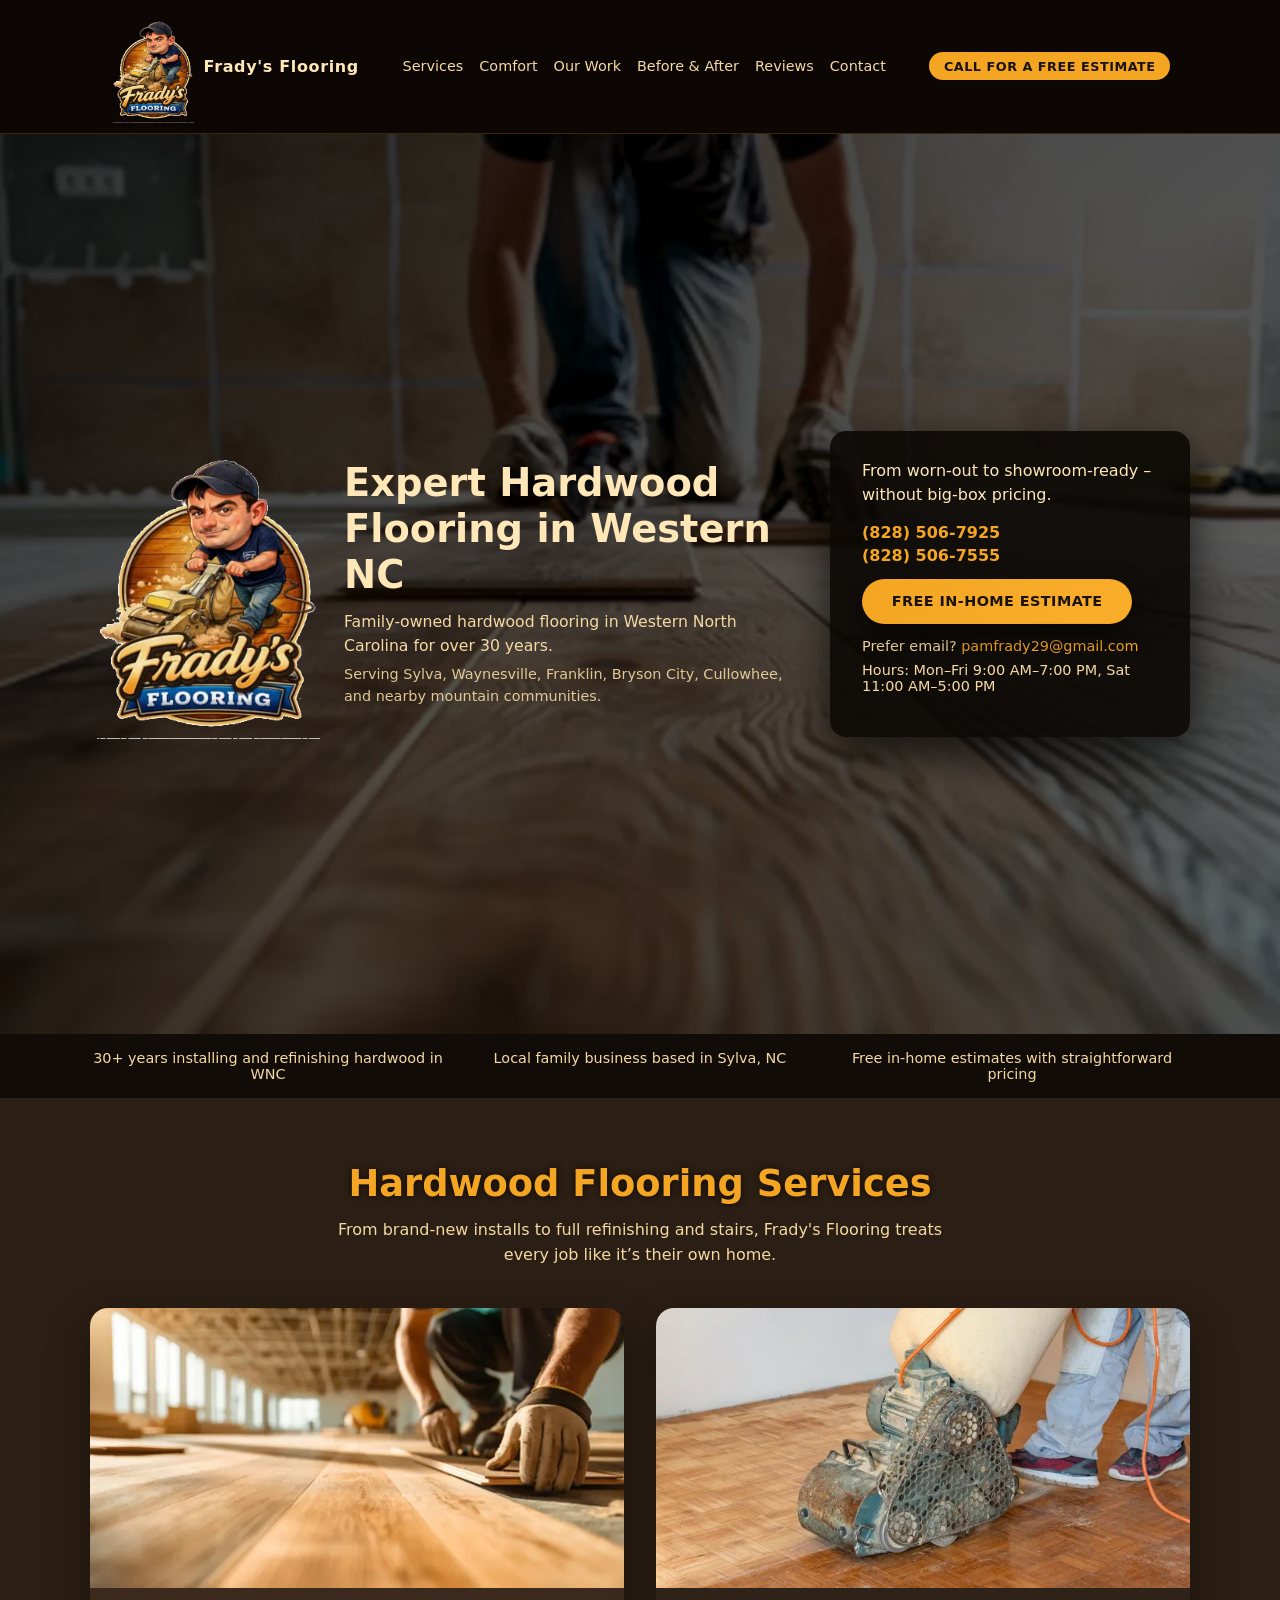
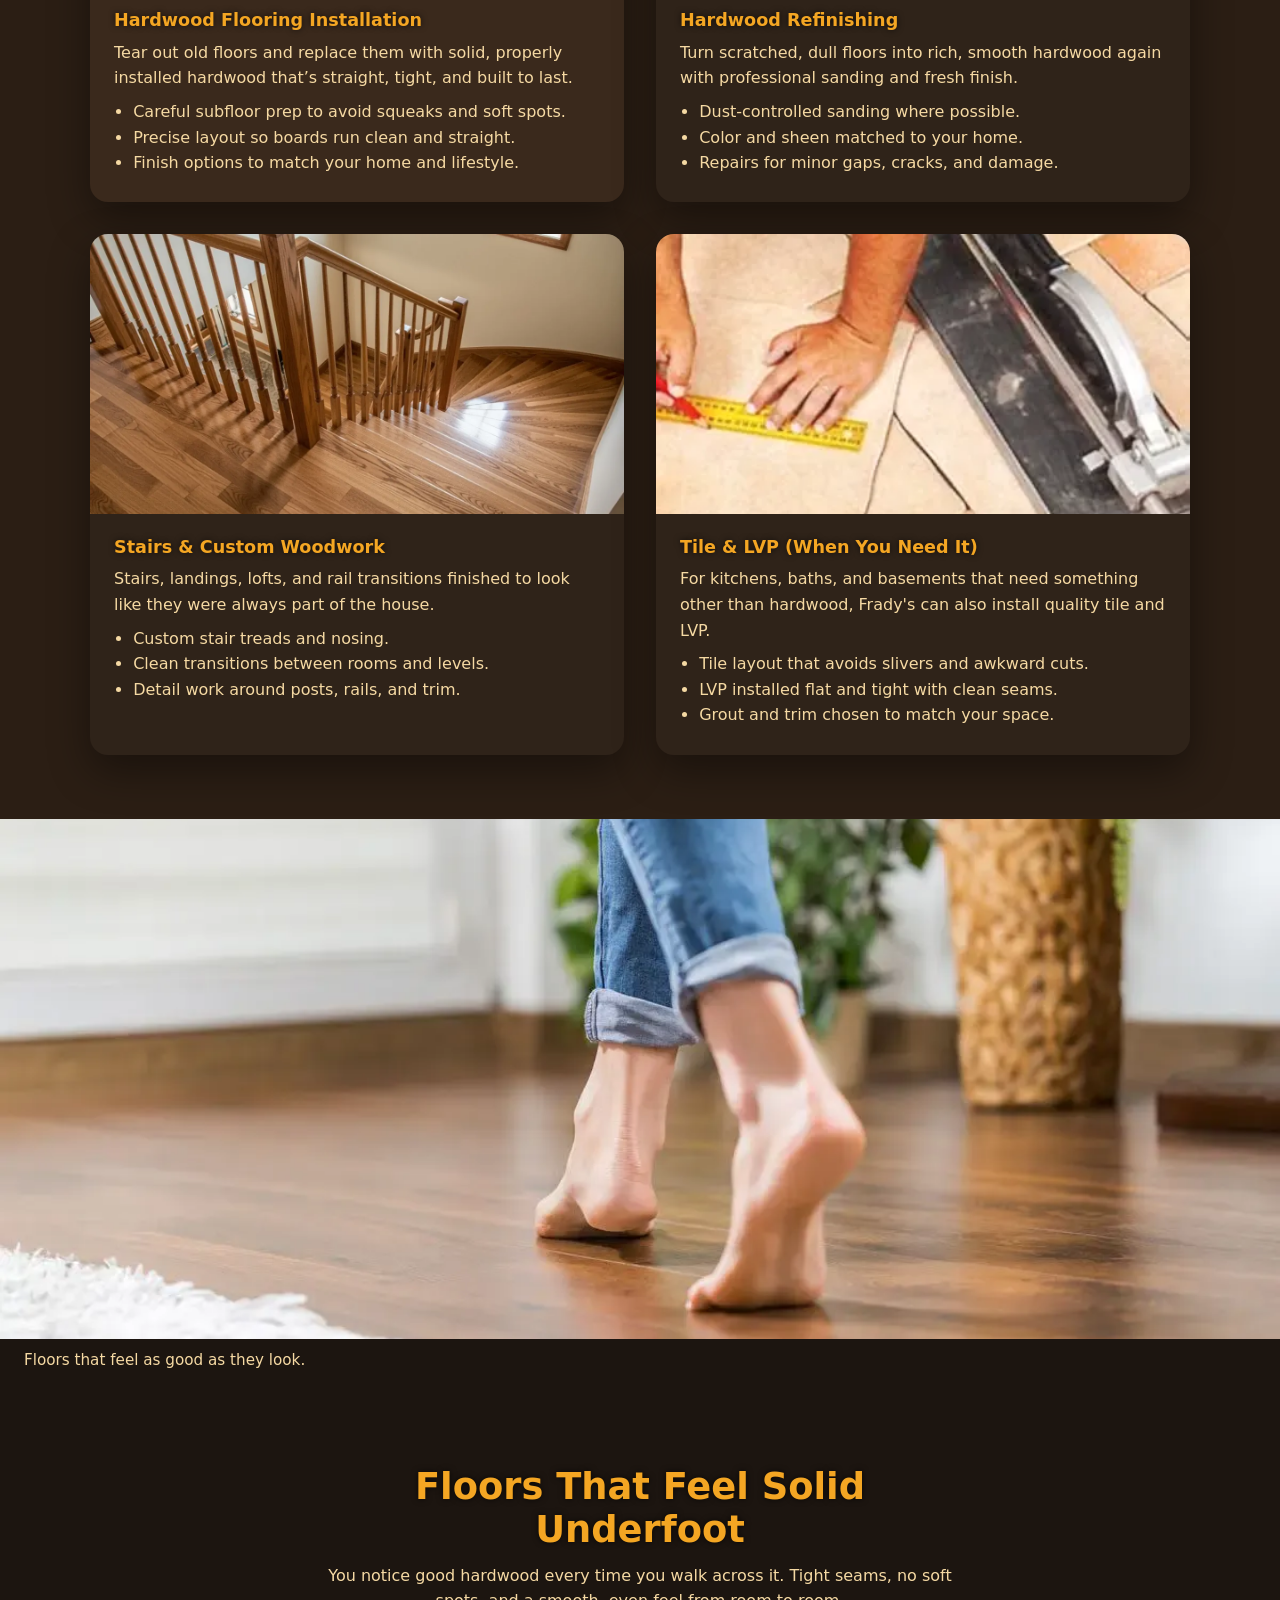
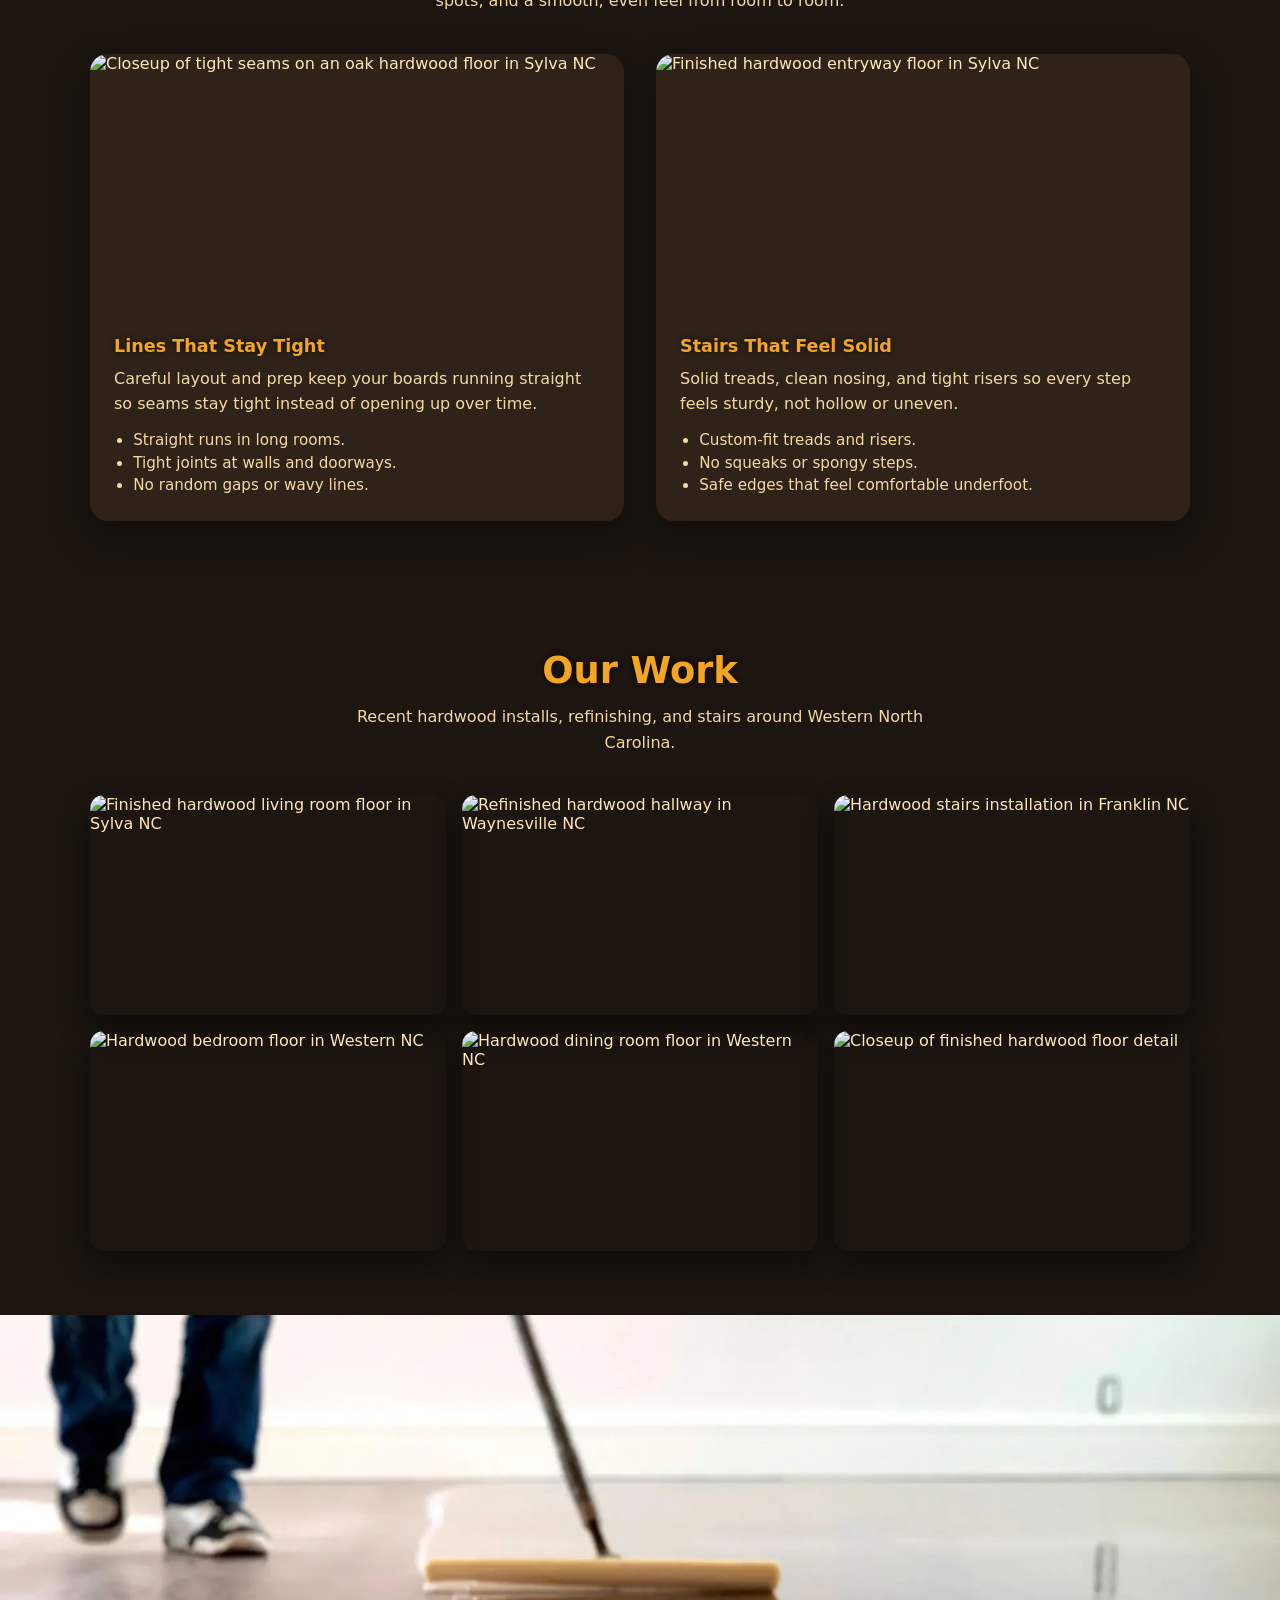
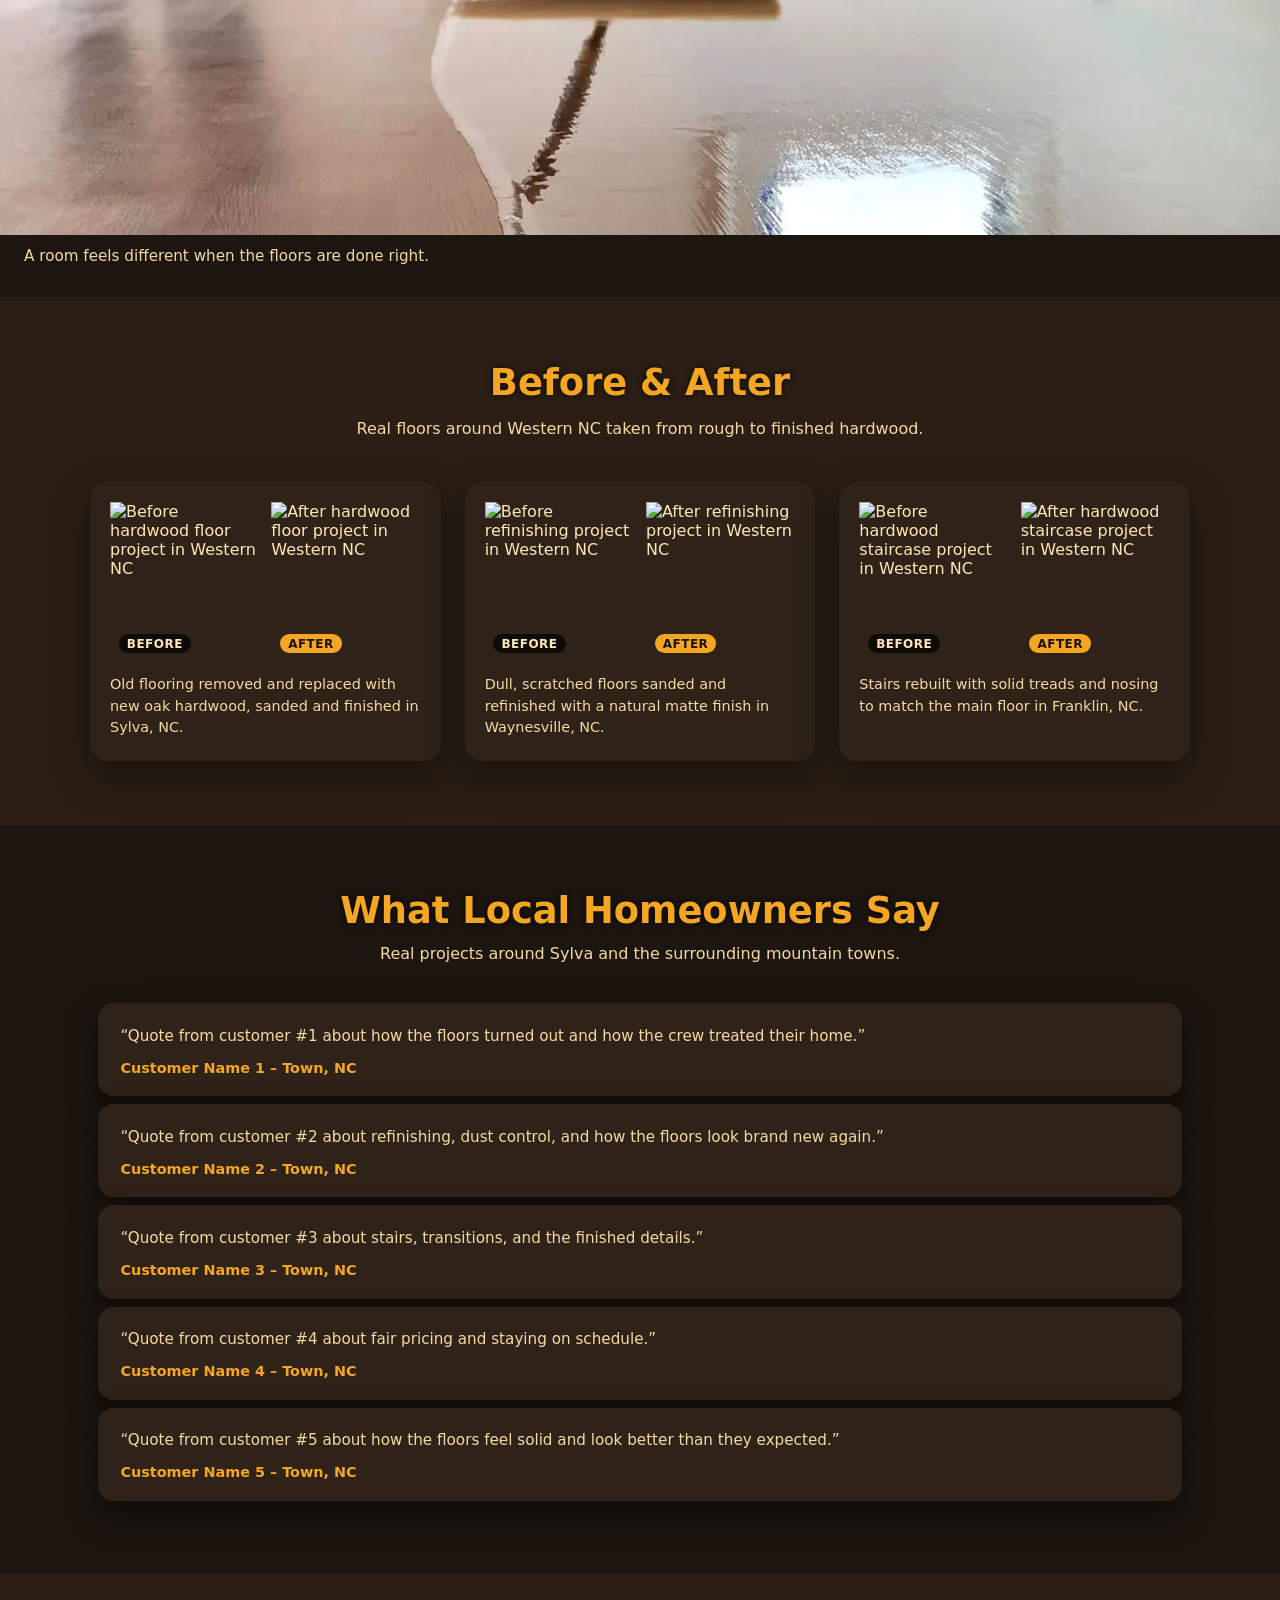
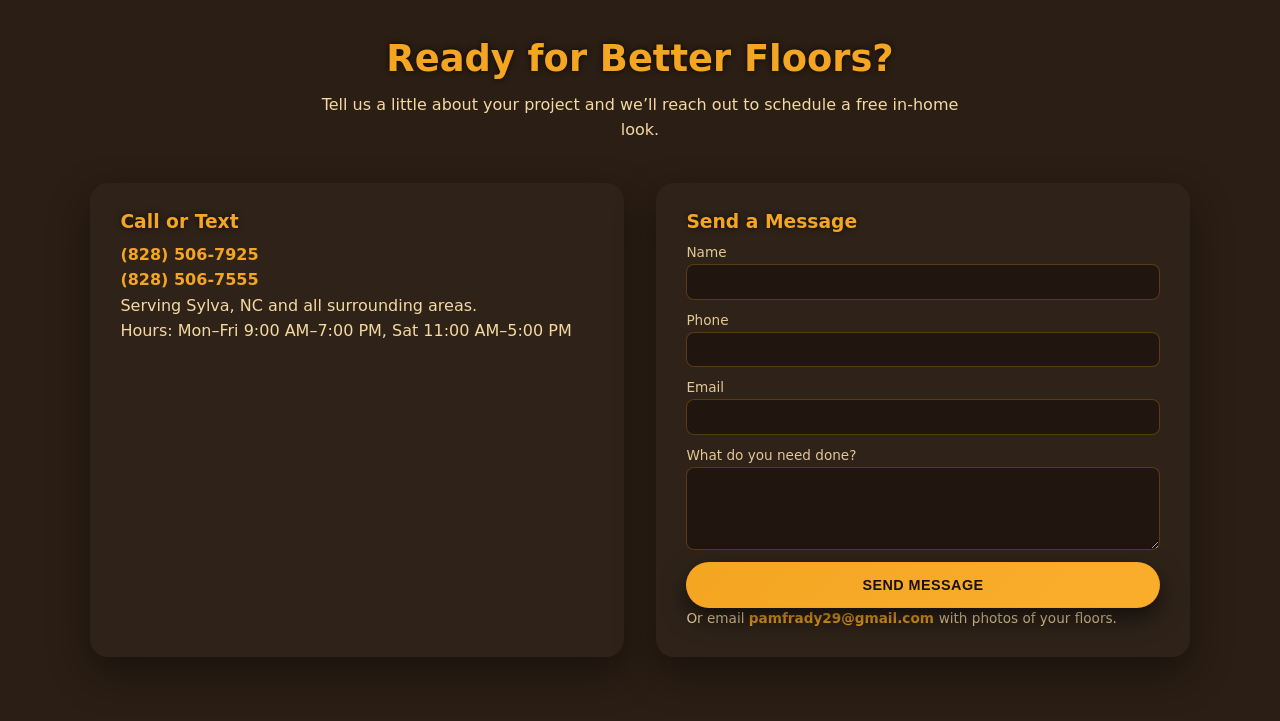
==== index.html @ 3d8ebeb3 "Use about page as home" ====
<!doctype html>
<html lang="en">
  <head>
    <meta charset="UTF-8" />
    <title>Frady's Flooring | Expert Hardwood Flooring in Western NC</title>
    <meta name="viewport" content="width=device-width, initial-scale=1" />
    <meta
      name="description"
      content="Frady's Flooring – Expert hardwood installation, refinishing, and stairs in Western North Carolina. Over 30 years installing, refinishing, and restoring beautiful floors."
    />
    <link
      rel="icon"
      type="image/webp"
      href="assets/img/fradys-flooring-favicon.webp"
    />

    <!-- Tiny Slider CSS (testimonial carousel) -->
    <link
      rel="stylesheet"
      href="https://cdnjs.cloudflare.com/ajax/libs/tiny-slider/2.9.4/tiny-slider.css"
      integrity="sha512-X+SRD9BlrG3P1p5Mm+RDa3HHXIlV5f7oWzAU5XAeCKLmURHXWKMw9Wh4MFhh4rTfeZNy4z5o8mFpjC+ZL2tK0w=="
      crossorigin="anonymous"
      referrerpolicy="no-referrer"
    />

    <link rel="stylesheet" href="assets/css/style.css" />
  </head>
  <body>
    <!-- Sticky site header -->
    <header class="site-header">
      <div class="site-header__inner">
        <div class="site-header__brand">
          <img
            src="assets/img/final-webp/fradys-logo-main.webp"
            alt="Frady's Flooring logo"
            class="site-header__logo"
          />
          <span class="site-header__name">Frady's Flooring</span>
        </div>
        <nav class="site-header__nav">
          <a href="#services">Services</a>
          <a href="#comfort">Comfort</a>
          <a href="#gallery">Our Work</a>
          <a href="#before-after">Before &amp; After</a>
          <a href="#testimonials">Reviews</a>
          <a href="#contact">Contact</a>
        </nav>
        <a href="tel:18285067925" class="site-header__cta">
          Call for a Free Estimate
        </a>
      </div>
    </header>

    <!-- Hero -->
    <header class="hero">
      <div class="hero__overlay"></div>

      <div class="hero__content">
        <div class="hero__brand">
          <img
            src="assets/img/final-webp/fradys-logo-main.webp"
            alt="Frady's Flooring logo"
            class="hero__logo"
            loading="lazy"
          />
          <div class="hero__brand-text">
            <h1 class="hero__title">Expert Hardwood Flooring in Western NC</h1>
            <p class="hero__subtitle">
              Family‑owned hardwood flooring in Western North Carolina for over
              30 years.
            </p>
            <p class="hero__subtitle hero__subtitle--secondary">
              Serving Sylva, Waynesville, Franklin, Bryson City, Cullowhee, and
              nearby mountain communities.
            </p>
          </div>
        </div>

        <div class="hero__cta-block">
          <p class="hero__hook">
            From worn‑out to showroom‑ready – without big‑box pricing.
          </p>

          <div class="hero__phones">
            <a href="tel:18285067925" class="hero__phone-link">
              (828) 506‑7925
            </a>
            <a href="tel:18285067555" class="hero__phone-link">
              (828) 506‑7555
            </a>
          </div>

          <a href="#contact" class="button"> Free In‑Home Estimate </a>

          <p class="hero__phone">
            Prefer email?
            <span>
              <a href="mailto:pamfrady29@gmail.com">pamfrady29@gmail.com</a>
            </span>
          </p>

          <p class="hero__hours">
            Hours: Mon–Fri 9:00 AM–7:00 PM, Sat 11:00 AM–5:00 PM
          </p>
        </div>
      </div>
    </header>

    <!-- Trust strip -->
    <section class="section section--trust">
      <div class="trust">
        <div class="trust__item">
          30+ years installing and refinishing hardwood in WNC
        </div>
        <div class="trust__item">Local family business based in Sylva, NC</div>
        <div class="trust__item">
          Free in‑home estimates with straightforward pricing
        </div>
      </div>
    </section>

    <main>
      <!-- Services -->
      <section id="services" class="section section--services">
        <div class="services">
          <header class="services__header">
            <h2 class="section-title">Hardwood Flooring Services</h2>
            <p>
              From brand‑new installs to full refinishing and stairs, Frady's
              Flooring treats every job like it’s their own home.
            </p>
          </header>

          <div class="services__grid">
            <!-- Primary service: Hardwood install -->
            <article class="service service--primary">
              <div class="service__image">
                <img
                  src="assets/img/final-webp/hardwood-floor-install-open-room-sylva-nc.webp"
                  alt="Hardwood flooring being installed in a living room in Sylva NC"
                  loading="lazy"
                  width="1200"
                  height="800"
                />
              </div>
              <div class="service__body">
                <h3>Hardwood Flooring Installation</h3>
                <p>
                  Tear out old floors and replace them with solid, properly
                  installed hardwood that’s straight, tight, and built to last.
                </p>
                <ul>
                  <li>
                    Careful subfloor prep to avoid squeaks and soft spots.
                  </li>
                  <li>Precise layout so boards run clean and straight.</li>
                  <li>Finish options to match your home and lifestyle.</li>
                </ul>
              </div>
            </article>

            <!-- Refinishing -->
            <article class="service">
              <div class="service__image">
                <img
                  src="assets/img/final-webp/hardwood-floor-refinish-bedroom-sylva-nc.webp"
                  alt="Refinished hardwood bedroom floor in Sylva NC"
                  loading="lazy"
                  width="1200"
                  height="800"
                />
              </div>
              <div class="service__body">
                <h3>Hardwood Refinishing</h3>
                <p>
                  Turn scratched, dull floors into rich, smooth hardwood again
                  with professional sanding and fresh finish.
                </p>
                <ul>
                  <li>Dust‑controlled sanding where possible.</li>
                  <li>Color and sheen matched to your home.</li>
                  <li>Repairs for minor gaps, cracks, and damage.</li>
                </ul>
              </div>
            </article>

            <!-- Stairs & custom -->
            <article class="service">
              <div class="service__image">
                <img
                  src="assets/img/final-webp/hardwood-stair-treads-install-sylva-nc.webp"
                  alt="Finished hardwood stairs with clean lines in Sylva NC"
                  loading="lazy"
                  width="1200"
                  height="800"
                />
              </div>
              <div class="service__body">
                <h3>Stairs &amp; Custom Woodwork</h3>
                <p>
                  Stairs, landings, lofts, and rail transitions finished to look
                  like they were always part of the house.
                </p>
                <ul>
                  <li>Custom stair treads and nosing.</li>
                  <li>Clean transitions between rooms and levels.</li>
                  <li>Detail work around posts, rails, and trim.</li>
                </ul>
              </div>
            </article>

            <!-- Tile & LVP -->
            <article class="service">
              <div class="service__image">
                <img
                  src="assets/img/final-webp/tile-floor-install-bathroom-western-nc.webp"
                  alt="Tile flooring being installed in a bathroom in Western NC"
                  loading="lazy"
                  width="1200"
                  height="800"
                />
              </div>
              <div class="service__body">
                <h3>Tile &amp; LVP (When You Need It)</h3>
                <p>
                  For kitchens, baths, and basements that need something other
                  than hardwood, Frady's can also install quality tile and LVP.
                </p>
                <ul>
                  <li>Tile layout that avoids slivers and awkward cuts.</li>
                  <li>LVP installed flat and tight with clean seams.</li>
                  <li>Grout and trim chosen to match your space.</li>
                </ul>
              </div>
            </article>
          </div>
        </div>
      </section>

      <!-- Comfort visual strip (bare feet full-width) -->
      <section class="section section--comfort-strip">
        <figure class="comfort-strip">
          <img
            src="assets/img/final-webp/hardwood-floor-bare-feet-relaxed-sylva-nc.webp"
            alt="Bare feet on a smooth hardwood floor in Sylva NC"
            class="comfort-strip__image"
            loading="lazy"
          />
          <figcaption class="comfort-strip__caption">
            Floors that feel as good as they look.
          </figcaption>
        </figure>
      </section>

      <!-- Comfort -->
      <section id="comfort" class="section section--comfort">
        <div class="comfort">
          <header class="comfort__header">
            <h2 class="section-title">Floors That Feel Solid Underfoot</h2>
            <p>
              You notice good hardwood every time you walk across it. Tight
              seams, no soft spots, and a smooth, even feel from room to room.
            </p>
          </header>

          <div class="comfort__details">
            <article class="comfort__item">
              <img
                src="assets/img/final-webp/hardwood-floor-tight-seams-closeup-oak-sylva-nc.webp"
                alt="Closeup of tight seams on an oak hardwood floor in Sylva NC"
                class="comfort__image"
                loading="lazy"
              />
              <div class="comfort__body">
                <h3>Lines That Stay Tight</h3>
                <p>
                  Careful layout and prep keep your boards running straight so
                  seams stay tight instead of opening up over time.
                </p>
                <ul class="comfort__list">
                  <li>Straight runs in long rooms.</li>
                  <li>Tight joints at walls and doorways.</li>
                  <li>No random gaps or wavy lines.</li>
                </ul>
              </div>
            </article>

            <article class="comfort__item">
              <img
                src="assets/img/final-webp/hardwood-floor-entry-finished-sylva-nc.webp"
                alt="Finished hardwood entryway floor in Sylva NC"
                class="comfort__image"
                loading="lazy"
              />
              <div class="comfort__body">
                <h3>Stairs That Feel Solid</h3>
                <p>
                  Solid treads, clean nosing, and tight risers so every step
                  feels sturdy, not hollow or uneven.
                </p>
                <ul class="comfort__list">
                  <li>Custom‑fit treads and risers.</li>
                  <li>No squeaks or spongy steps.</li>
                  <li>Safe edges that feel comfortable underfoot.</li>
                </ul>
              </div>
            </article>
          </div>
        </div>
      </section>

      <!-- Our Work / Gallery -->
      <section id="gallery" class="section section--gallery">
        <div class="gallery">
          <header class="gallery__header">
            <h2 class="section-title">Our Work</h2>
            <p>
              Recent hardwood installs, refinishing, and stairs around Western
              North Carolina.
            </p>
          </header>

          <div class="gallery__grid">
            <figure class="gallery__item">
              <img
                src="assets/img/final-webp/gallery-1.webp"
                alt="Finished hardwood living room floor in Sylva NC"
                loading="lazy"
              />
            </figure>
            <figure class="gallery__item">
              <img
                src="assets/img/final-webp/gallery-2.webp"
                alt="Refinished hardwood hallway in Waynesville NC"
                loading="lazy"
              />
            </figure>
            <figure class="gallery__item">
              <img
                src="assets/img/final-webp/gallery-3.webp"
                alt="Hardwood stairs installation in Franklin NC"
                loading="lazy"
              />
            </figure>
            <figure class="gallery__item">
              <img
                src="assets/img/final-webp/gallery-4.webp"
                alt="Hardwood bedroom floor in Western NC"
                loading="lazy"
              />
            </figure>
            <figure class="gallery__item">
              <img
                src="assets/img/final-webp/gallery-5.webp"
                alt="Hardwood dining room floor in Western NC"
                loading="lazy"
              />
            </figure>
            <figure class="gallery__item">
              <img
                src="assets/img/final-webp/gallery-6.webp"
                alt="Closeup of finished hardwood floor detail"
                loading="lazy"
              />
            </figure>
          </div>
        </div>
      </section>

      <!-- Second full-width HD strip -->
      <section class="section section--comfort-strip section--comfort-strip-2">
        <figure class="comfort-strip comfort-strip--secondary">
          <img
            src="assets/img/final-webp/hardwood-floor-living-room-wide-shot.webp"
            alt="Wide view of a finished hardwood living room floor in Western NC"
            class="comfort-strip__image comfort-strip__image--secondary"
            loading="lazy"
          />
          <figcaption
            class="comfort-strip__caption comfort-strip__caption--secondary"
          >
            A room feels different when the floors are done right.
          </figcaption>
        </figure>
      </section>

      <!-- Before & After -->
      <section id="before-after" class="section section--before-after">
        <div class="before-after">
          <header class="before-after__header">
            <h2 class="section-title">Before &amp; After</h2>
            <p>
              Real floors around Western NC taken from rough to finished
              hardwood.
            </p>
          </header>

          <div class="before-after__grid">
            <!-- Pair 1 -->
            <article class="before-after__item">
              <div class="before-after__images">
                <figure class="before-after__figure">
                  <img
                    src="assets/img/final-webp/before-1.webp"
                    alt="Before hardwood floor project in Western NC"
                    loading="lazy"
                  />
                  <figcaption
                    class="before-after__label before-after__label--before"
                  >
                    Before
                  </figcaption>
                </figure>
                <figure class="before-after__figure">
                  <img
                    src="assets/img/final-webp/after-1.webp"
                    alt="After hardwood floor project in Western NC"
                    loading="lazy"
                  />
                  <figcaption
                    class="before-after__label before-after__label--after"
                  >
                    After
                  </figcaption>
                </figure>
              </div>
              <p class="before-after__text">
                Old flooring removed and replaced with new oak hardwood, sanded
                and finished in Sylva, NC.
              </p>
            </article>

            <!-- Pair 2 -->
            <article class="before-after__item">
              <div class="before-after__images">
                <figure class="before-after__figure">
                  <img
                    src="assets/img/final-webp/before-2.webp"
                    alt="Before refinishing project in Western NC"
                    loading="lazy"
                  />
                  <figcaption
                    class="before-after__label before-after__label--before"
                  >
                    Before
                  </figcaption>
                </figure>
                <figure class="before-after__figure">
                  <img
                    src="assets/img/final-webp/after-2.webp"
                    alt="After refinishing project in Western NC"
                    loading="lazy"
                  />
                  <figcaption
                    class="before-after__label before-after__label--after"
                  >
                    After
                  </figcaption>
                </figure>
              </div>
              <p class="before-after__text">
                Dull, scratched floors sanded and refinished with a natural
                matte finish in Waynesville, NC.
              </p>
            </article>

            <!-- Pair 3 -->
            <article class="before-after__item">
              <div class="before-after__images">
                <figure class="before-after__figure">
                  <img
                    src="assets/img/final-webp/before-3.webp"
                    alt="Before hardwood staircase project in Western NC"
                    loading="lazy"
                  />
                  <figcaption
                    class="before-after__label before-after__label--before"
                  >
                    Before
                  </figcaption>
                </figure>
                <figure class="before-after__figure">
                  <img
                    src="assets/img/final-webp/after-3.webp"
                    alt="After hardwood staircase project in Western NC"
                    loading="lazy"
                  />
                  <figcaption
                    class="before-after__label before-after__label--after"
                  >
                    After
                  </figcaption>
                </figure>
              </div>
              <p class="before-after__text">
                Stairs rebuilt with solid treads and nosing to match the main
                floor in Franklin, NC.
              </p>
            </article>
          </div>
        </div>
      </section>

      <!-- Testimonials (carousel) -->
      <section
        id="testimonials"
        class="section section--testimonials section--testimonials-carousel"
      >
        <div class="testimonials">
          <header class="testimonials__header">
            <h2 class="section-title">What Local Homeowners Say</h2>
            <p>
              Real projects around Sylva and the surrounding mountain towns.
            </p>
          </header>

          <div class="testimonials__carousel">
            <div class="my-slider">
              <!-- Slide 1 -->
              <div class="testimonial testimonial--slide">
                <p class="testimonial__quote">
                  “Quote from customer #1 about how the floors turned out and
                  how the crew treated their home.”
                </p>
                <p class="testimonial__meta">Customer Name 1 – Town, NC</p>
              </div>

              <!-- Slide 2 -->
              <div class="testimonial testimonial--slide">
                <p class="testimonial__quote">
                  “Quote from customer #2 about refinishing, dust control, and
                  how the floors look brand new again.”
                </p>
                <p class="testimonial__meta">Customer Name 2 – Town, NC</p>
              </div>

              <!-- Slide 3 -->
              <div class="testimonial testimonial--slide">
                <p class="testimonial__quote">
                  “Quote from customer #3 about stairs, transitions, and the
                  finished details.”
                </p>
                <p class="testimonial__meta">Customer Name 3 – Town, NC</p>
              </div>

              <!-- Slide 4 -->
              <div class="testimonial testimonial--slide">
                <p class="testimonial__quote">
                  “Quote from customer #4 about fair pricing and staying on
                  schedule.”
                </p>
                <p class="testimonial__meta">Customer Name 4 – Town, NC</p>
              </div>

              <!-- Slide 5 -->
              <div class="testimonial testimonial--slide">
                <p class="testimonial__quote">
                  “Quote from customer #5 about how the floors feel solid and
                  look better than they expected.”
                </p>
                <p class="testimonial__meta">Customer Name 5 – Town, NC</p>
              </div>
            </div>
          </div>
        </div>
      </section>

      <!-- Contact -->
      <section id="contact" class="section section--contact">
        <div class="contact">
          <header class="contact__header">
            <h2 class="section-title">Ready for Better Floors?</h2>
            <p>
              Tell us a little about your project and we’ll reach out to
              schedule a free in‑home look.
            </p>
          </header>

          <div class="contact__methods">
            <div class="contact__block">
              <h3>Call or Text</h3>
              <p>
                <a href="tel:18285067925" class="contact__phone">
                  (828) 506‑7925
                </a>
              </p>
              <p>
                <a href="tel:18285067555" class="contact__phone">
                  (828) 506‑7555
                </a>
              </p>
              <p class="contact__area">
                Serving Sylva, NC and all surrounding areas.
              </p>
              <p class="contact__hours">
                Hours: Mon–Fri 9:00 AM–7:00 PM, Sat 11:00 AM–5:00 PM
              </p>
            </div>

            <div class="contact__block">
              <h3>Send a Message</h3>
              <form
                name="flooring-contact"
                method="POST"
                data-netlify="true"
                class="contact-form"
              >
                <input
                  type="hidden"
                  name="form-name"
                  value="flooring-contact"
                />

                <label class="contact-form__field">
                  <span>Name</span>
                  <input type="text" name="name" required />
                </label>

                <label class="contact-form__field">
                  <span>Phone</span>
                  <input type="tel" name="phone" required />
                </label>

                <label class="contact-form__field">
                  <span>Email</span>
                  <input type="email" name="email" />
                </label>

                <label class="contact-form__field">
                  <span>What do you need done?</span>
                  <textarea name="message" rows="4" required></textarea>
                </label>

                <button type="submit" class="button">Send Message</button>
              </form>
              <p class="contact__hint">
                Or email
                <a href="mailto:pamfrady29@gmail.com" class="contact__email">
                  pamfrady29@gmail.com
                </a>
                with photos of your floors.
              </p>
            </div>
          </div>
        </div>
      </section>
    </main>

    <!-- Tiny Slider JS (testimonial carousel) -->
    <script
      src="https://cdnjs.cloudflare.com/ajax/libs/tiny-slider/2.9.4/min/tiny-slider.js"
      integrity="sha512-+dV5ndjSlI3h+TRzGmQkJ9lck6ktjSfYf8L/YUbjzEh3+x+qN8q1QX42E6ez7wx8gs9Oq6F0H1C2G5L/k+2O2A=="
      crossorigin="anonymous"
      referrerpolicy="no-referrer"
    ></script>

    <script>
      document.addEventListener("DOMContentLoaded", function () {
        if (window.tns) {
          tns({
            container: ".my-slider",
            items: 1,
            slideBy: "page",
            autoplay: true,
            autoplayButtonOutput: false,
            controls: true,
            nav: true,
            controlsPosition: "bottom",
            navPosition: "bottom",
            gutter: 16,
            mouseDrag: true,
            loop: true,
            speed: 400,
            responsive: {
              768: {
                items: 2,
              },
            },
          });
        }
      });
    </script>
  </body>
</html>
---- assets/css/style.css ----
/* Base reset-ish */
*,
*::before,
*::after {
  box-sizing: border-box;
}

/* Color system from logo */
:root {
  --color-bg: #1c1510;
  --color-surface: #2b1e14;
  --color-surface-soft: #2f2319;
  --color-surface-strong: #3a291c;
  --color-accent: #f4a623;
  --color-accent-hover: #ffb633;
  --color-text-main: #ffe7b8;
  --color-text-muted: #f5d9a3;
  --color-text-dark: #1a120d;
}

/* Global */
body {
  margin: 0;
  font-family:
    system-ui,
    -apple-system,
    BlinkMacSystemFont,
    "Segoe UI",
    sans-serif;
  color: var(--color-text-main);
  background-color: var(--color-bg);
}

img {
  max-width: 100%;
  display: block;
}

.section {
  padding: 4rem 1.5rem;
  opacity: 0;
  transform: translateY(24px);
  animation: section-fade-up 0.7s ease forwards;
  animation-delay: 0.1s;
}

.section--services {
  animation-delay: 0.15s;
}

.section--comfort-strip {
  animation-delay: 0.25s;
}

.section--comfort {
  animation-delay: 0.35s;
}

.section--gallery {
  animation-delay: 0.36s;
}

.section--before-after {
  animation-delay: 0.38s;
}

.section--testimonials {
  animation-delay: 0.4s;
}

.section--contact {
  animation-delay: 0.45s;
}

.section-title {
  margin: 0;
  font-size: clamp(1.8rem, 3vw, 2.3rem);
  color: var(--color-accent);
  text-shadow: 0 0 6px rgba(0, 0, 0, 0.7);
}

/* Reusable button with hover animation */
.button {
  display: inline-flex;
  align-items: center;
  justify-content: center;
  padding: 0.85rem 1.8rem;
  border-radius: 999px;
  border: 1px solid rgba(244, 166, 35, 0.7);
  background: linear-gradient(
    135deg,
    var(--color-accent),
    var(--color-accent-hover)
  );
  color: var(--color-text-dark);
  text-decoration: none;
  font-weight: 600;
  letter-spacing: 0.03em;
  text-transform: uppercase;
  font-size: 0.9rem;
  position: relative;
  overflow: hidden;
  box-shadow: 0 10px 25px rgba(0, 0, 0, 0.6);
  transition:
    transform 0.18s ease,
    box-shadow 0.18s ease,
    background-position 0.25s ease,
    border-color 0.18s ease;
  background-size: 200% 200%;
}

.button::before {
  content: "";
  position: absolute;
  inset: 0;
  background: radial-gradient(
    circle at 0 0,
    rgba(255, 255, 255, 0.35),
    transparent 55%
  );
  opacity: 0;
  transition:
    opacity 0.25s ease,
    transform 0.25s ease;
  pointer-events: none;
}

.button:hover {
  transform: translateY(-2px) scale(1.02);
  box-shadow: 0 18px 40px rgba(0, 0, 0, 0.85);
  background-position: 100% 0;
  border-color: rgba(255, 255, 255, 0.8);
}

.button:hover::before {
  opacity: 1;
  transform: translate3d(8px, 8px, 0);
}

.button:active {
  transform: translateY(1px) scale(0.99);
  box-shadow: 0 6px 18px rgba(0, 0, 0, 0.6);
}

/* Site header */
.site-header {
  position: sticky;
  top: 0;
  z-index: 20;
  background-color: rgba(12, 8, 5, 0.96);
  backdrop-filter: blur(8px);
  border-bottom: 1px solid rgba(244, 166, 35, 0.2);
}

.site-header__inner {
  max-width: 1100px;
  margin: 0 auto;
  display: flex;
  align-items: center;
  justify-content: space-between;
  gap: 1rem;
  padding: 0.6rem 1.25rem;
}

.site-header__brand {
  display: flex;
  align-items: center;
  gap: 0.6rem;
}

.site-header__logo {
  width: 84px;
  border-radius: 0;
  background: transparent;
}

.site-header__name {
  font-weight: 600;
  letter-spacing: 0.04em;
}

.site-header__nav {
  display: flex;
  gap: 1rem;
  font-size: 0.9rem;
}

.site-header__nav a {
  color: var(--color-text-muted);
  text-decoration: none;
}

.site-header__nav a:hover {
  color: var(--color-accent);
}

.site-header__cta {
  padding: 0.4rem 0.9rem;
  border-radius: 999px;
  background-color: var(--color-accent);
  color: var(--color-text-dark);
  text-decoration: none;
  font-size: 0.8rem;
  font-weight: 600;
  letter-spacing: 0.04em;
  text-transform: uppercase;
}

/* Hero */
.hero {
  position: relative;
  min-height: 100vh;
  display: flex;
  align-items: center;
  justify-content: center;
  padding: 2rem;
  color: var(--color-text-main);
  background-image: url("../img/hardwood-floor-install-living-room-sylva-nc.webp");
  background-size: cover;
  background-position: center;
  background-repeat: no-repeat;
}

.hero__overlay {
  position: absolute;
  inset: 0;
  background: linear-gradient(
    to bottom right,
    rgba(0, 0, 0, 0.78),
    rgba(0, 0, 0, 0.6)
  );
}

.hero__content {
  position: relative;
  z-index: 1;
  max-width: 1100px;
  width: 100%;
  display: flex;
  flex-wrap: wrap;
  gap: 2rem;
  align-items: center;
  justify-content: space-between;
}

/* Brand block */
.hero__brand {
  display: flex;
  align-items: center;
  gap: 1.5rem;
  flex: 1 1 320px;
}

.hero__logo {
  width: 230px;
  max-width: 45vw;
  border-radius: 0;
  background-color: transparent;
  box-shadow: none;
}

.hero__brand-text {
  max-width: 480px;
}

.hero__title {
  margin: 0 0 0.75rem;
  font-size: clamp(1.9rem, 3vw, 2.4rem);
  line-height: 1.2;
}

.hero__subtitle {
  margin: 0;
  font-size: 0.98rem;
  line-height: 1.5;
  color: var(--color-text-muted);
}

.hero__subtitle--secondary {
  margin-top: 0.4rem;
  font-size: 0.9rem;
  opacity: 0.9;
}

/* CTA block */
.hero__cta-block {
  flex: 1 1 260px;
  max-width: 360px;
  padding: 1.75rem 2rem;
  border-radius: 16px;
  background: rgba(12, 8, 5, 0.9);
  box-shadow: 0 18px 45px rgba(0, 0, 0, 0.7);
}

.hero__hook {
  margin: 0 0 1rem;
  font-size: 1rem;
  line-height: 1.5;
}

.hero__phones {
  display: flex;
  flex-direction: column;
  gap: 0.25rem;
  margin-bottom: 0.9rem;
}

.hero__phone-link {
  color: var(--color-accent);
  font-weight: 700;
  text-decoration: none;
}

.hero__phone {
  margin: 0.9rem 0 0;
  font-size: 0.9rem;
  color: var(--color-text-muted);
}

.hero__phone a,
.hero__phone span {
  color: var(--color-accent);
  text-decoration: none;
}

.hero__hours {
  margin-top: 0.5rem;
  font-size: 0.9rem;
  color: var(--color-text-muted);
}

/* Trust strip */
.section--trust {
  background: #120c08;
  padding: 1rem 1.5rem;
}

.trust {
  max-width: 1100px;
  margin: 0 auto;
  display: grid;
  grid-template-columns: repeat(3, minmax(0, 1fr));
  gap: 1rem;
  font-size: 0.9rem;
  color: var(--color-text-muted);
}

.trust__item {
  text-align: center;
}

/* Services section */
.section--services {
  background: var(--color-surface);
}

.services {
  max-width: 1100px;
  margin: 0 auto;
}

.services__header {
  max-width: 640px;
  margin: 0 auto 2.5rem;
  text-align: center;
}

.services__header p {
  margin: 0.75rem 0 0;
  color: var(--color-text-muted);
  line-height: 1.6;
}

/* 2x2 equal grid */
.services__grid {
  display: grid;
  grid-template-columns: repeat(2, minmax(0, 1fr));
  gap: 2rem;
}

/* Service cards */
.service {
  background: var(--color-surface-soft);
  border-radius: 18px;
  overflow: hidden;
  display: flex;
  flex-direction: column;
  box-shadow: 0 16px 40px rgba(0, 0, 0, 0.4);
  transition:
    transform 0.2s ease,
    box-shadow 0.2s ease,
    background-color 0.2s ease;
}

.service:hover {
  transform: translateY(-6px);
  box-shadow: 0 22px 60px rgba(0, 0, 0, 0.6);
  background-color: #443120;
}

/* Primary card just darker background */
.service--primary {
  background: var(--color-surface-strong);
}

.service__image {
  overflow: hidden;
}

.service__image img {
  width: 100%;
  height: 280px;
  object-fit: cover;
  display: block;
  transition: transform 0.3s ease;
}

.service:hover .service__image img {
  transform: scale(1.04);
}

.service__body {
  padding: 1.4rem 1.5rem 1.5rem;
}

.service__body h3 {
  margin: 0 0 0.6rem;
  font-size: 1.1rem;
  color: var(--color-accent);
  text-shadow: 0 0 6px rgba(0, 0, 0, 0.7);
}

.service__body p {
  margin: 0 0 0.7rem;
  color: var(--color-text-muted);
  line-height: 1.6;
}

.service__body ul {
  margin: 0;
  padding-left: 1.2rem;
  color: var(--color-text-muted);
}

.service__body li {
  margin-bottom: 0.4rem;
}

/* Comfort visual strip (bare feet) */
.section--comfort-strip {
  padding: 0;
  background: var(--color-bg);
}

.comfort-strip {
  max-width: none;
  margin: 0;
}

.comfort-strip__image {
  width: 100%;
  max-height: 520px;
  object-fit: cover;
  display: block;
  transition: transform 0.4s ease;
}

.comfort-strip__image:hover {
  transform: scale(1.02);
}

.comfort-strip__caption {
  padding: 0.75rem 1.5rem 2rem;
  color: var(--color-text-muted);
  font-size: 0.95rem;
}

/* Second full-width HD strip */
.section--comfort-strip-2 {
  padding: 0;
  background: var(--color-bg);
}

.comfort-strip--secondary {
  max-width: none;
  margin: 0;
}

.comfort-strip__image--secondary {
  width: 100%;
  max-height: 520px;
  object-fit: cover;
  display: block;
  transition: transform 0.4s ease;
}

.comfort-strip--secondary:hover .comfort-strip__image--secondary {
  transform: scale(1.02);
}

.comfort-strip__caption--secondary {
  padding: 0.75rem 1.5rem 2rem;
  color: var(--color-text-muted);
  font-size: 0.95rem;
}

/* Comfort section */
.section--comfort {
  background: var(--color-bg);
}

.comfort {
  max-width: 1100px;
  margin: 0 auto;
}

.comfort__header {
  max-width: 640px;
  margin: 0 auto 2.5rem;
  text-align: center;
}

.comfort__header p {
  margin: 0.75rem 0 0;
  color: var(--color-text-muted);
  line-height: 1.6;
}

.comfort__details {
  display: grid;
  grid-template-columns: repeat(2, minmax(0, 1fr));
  gap: 2rem;
}

.comfort__item {
  background: var(--color-surface-soft);
  border-radius: 18px;
  overflow: hidden;
  box-shadow: 0 16px 40px rgba(0, 0, 0, 0.4);
  display: flex;
  flex-direction: column;
}

.comfort__image {
  width: 100%;
  height: 260px;
  object-fit: cover;
  display: block;
}

.comfort__body {
  padding: 1.4rem 1.5rem 1.5rem;
}

.comfort__body h3 {
  margin: 0 0 0.6rem;
  font-size: 1.1rem;
  color: var(--color-accent);
  text-shadow: 0 0 6px rgba(0, 0, 0, 0.7);
}

.comfort__body p {
  margin: 0;
  color: var(--color-text-muted);
  line-height: 1.6;
}

.comfort__list {
  margin: 0.75rem 0 0;
  padding-left: 1.2rem;
  color: var(--color-text-muted);
  line-height: 1.5;
  font-size: 0.95rem;
}

/* Gallery / Our Work */
.section--gallery {
  background: var(--color-bg);
}

.gallery {
  max-width: 1100px;
  margin: 0 auto;
}

.gallery__header {
  max-width: 640px;
  margin: 0 auto 2.5rem;
  text-align: center;
}

.gallery__header p {
  margin: 0.75rem 0 0;
  color: var(--color-text-muted);
  line-height: 1.6;
}

.gallery__grid {
  display: grid;
  grid-template-columns: repeat(3, minmax(0, 1fr));
  gap: 1rem;
}

.gallery__item {
  margin: 0;
  border-radius: 14px;
  overflow: hidden;
  box-shadow: 0 14px 32px rgba(0, 0, 0, 0.45);
}

.gallery__item img {
  width: 100%;
  height: 220px;
  object-fit: cover;
  transition: transform 0.3s ease;
}

.gallery__item:hover img {
  transform: scale(1.04);
}

/* Before & After section */
.section--before-after {
  background: var(--color-surface);
}

.before-after {
  max-width: 1100px;
  margin: 0 auto;
}

.before-after__header {
  max-width: 640px;
  margin: 0 auto 2.5rem;
  text-align: center;
}

.before-after__header p {
  margin: 0.75rem 0 0;
  color: var(--color-text-muted);
  line-height: 1.6;
}

.before-after__grid {
  display: grid;
  grid-template-columns: repeat(3, minmax(0, 1fr));
  gap: 1.5rem;
}

.before-after__item {
  background: var(--color-surface-soft);
  border-radius: 18px;
  overflow: hidden;
  box-shadow: 0 16px 40px rgba(0, 0, 0, 0.4);
  padding: 1.25rem 1.25rem 1.4rem;
}

.before-after__images {
  display: grid;
  grid-template-columns: repeat(2, minmax(0, 1fr));
  gap: 0.75rem;
  margin-bottom: 0.75rem;
}

.before-after__figure {
  position: relative;
  margin: 0;
}

.before-after__figure img {
  width: 100%;
  height: 160px;
  object-fit: cover;
  display: block;
}

.before-after__label {
  position: absolute;
  left: 0.55rem;
  bottom: 0.55rem;
  padding: 0.15rem 0.5rem;
  border-radius: 999px;
  font-size: 0.75rem;
  font-weight: 600;
  text-transform: uppercase;
  letter-spacing: 0.04em;
}

.before-after__label--before {
  background: rgba(0, 0, 0, 0.7);
  color: var(--color-text-main);
}

.before-after__label--after {
  background: var(--color-accent);
  color: var(--color-text-dark);
}

.before-after__text {
  margin: 0;
  font-size: 0.9rem;
  color: var(--color-text-muted);
  line-height: 1.5;
}

/* Testimonials (carousel) */
.section--testimonials {
  background: var(--color-bg);
}

.testimonials {
  max-width: 1100px;
  margin: 0 auto;
}

.testimonials__header {
  max-width: 640px;
  margin: 0 auto 2.5rem;
  text-align: center;
}

.testimonials__header p {
  margin: 0.75rem 0 0;
  color: var(--color-text-muted);
}

.testimonials__carousel {
  position: relative;
}

.my-slider {
  display: block;
}

/* Individual slides */
.testimonial--slide {
  background: var(--color-surface-soft);
  border-radius: 16px;
  padding: 1.3rem 1.4rem;
  box-shadow: 0 14px 32px rgba(0, 0, 0, 0.45);
  font-size: 0.95rem;
  margin: 0.5rem;
}

.testimonial__quote {
  margin: 0 0 0.7rem;
  color: var(--color-text-muted);
  line-height: 1.6;
}

.testimonial__meta {
  margin: 0;
  font-weight: 600;
  color: var(--color-accent);
  font-size: 0.9rem;
}

/* Tiny Slider controls theming */
.tns-outer {
  position: relative;
}

.tns-nav {
  text-align: center;
  margin-top: 1rem;
}

.tns-nav > button {
  width: 10px;
  height: 10px;
  border-radius: 999px;
  margin: 0 4px;
  border: none;
  background-color: rgba(255, 231, 184, 0.3);
}

.tns-nav > button.tns-nav-active {
  background-color: var(--color-accent);
}

.tns-controls {
  position: absolute;
  inset: 50% 0 auto 0;
  display: flex;
  justify-content: space-between;
  pointer-events: none;
  padding: 0 0.5rem;
}

.tns-controls button {
  pointer-events: auto;
  background: rgba(0, 0, 0, 0.6);
  color: var(--color-text-main);
  border: none;
  border-radius: 999px;
  width: 32px;
  height: 32px;
  cursor: pointer;
}

/* Contact section */
.section--contact {
  background: var(--color-surface);
}

.contact {
  max-width: 1100px;
  margin: 0 auto;
}

.contact__header {
  max-width: 640px;
  margin: 0 auto 2.5rem;
  text-align: center;
}

.contact__header p {
  margin: 0.75rem 0 0;
  color: var(--color-text-muted);
  line-height: 1.6;
}

.contact__methods {
  display: grid;
  grid-template-columns: repeat(2, minmax(0, 1fr));
  gap: 2rem;
}

.contact__block {
  background: var(--color-surface-soft);
  border-radius: 18px;
  padding: 1.75rem 1.9rem;
  box-shadow: 0 16px 40px rgba(0, 0, 0, 0.4);
}

.contact__block h3 {
  margin: 0 0 0.6rem;
  color: var(--color-accent);
  text-shadow: 0 0 6px rgba(0, 0, 0, 0.7);
}

.contact__block p {
  margin: 0;
  color: var(--color-text-muted);
  line-height: 1.6;
}

.contact__phone,
.contact__email {
  color: var(--color-accent);
  font-weight: 700;
  text-decoration: none;
}

.contact__area,
.contact__hours {
  margin-top: 0.75rem;
  color: var(--color-text-muted);
}

.contact__hint {
  margin-top: 0.9rem;
  font-size: 0.85rem;
  color: var(--color-text-muted);
}

/* Contact form */
.contact-form {
  display: grid;
  grid-template-columns: minmax(0, 1fr);
  gap: 0.75rem;
  margin-top: 0.75rem;
}

.contact-form__field {
  display: flex;
  flex-direction: column;
  gap: 0.25rem;
  font-size: 0.85rem;
  color: var(--color-text-muted);
}

.contact-form__field span {
  opacity: 0.9;
}

.contact-form input,
.contact-form textarea {
  background: #21160f;
  border-radius: 8px;
  border: 1px solid rgba(244, 166, 35, 0.25);
  padding: 0.55rem 0.7rem;
  color: var(--color-text-main);
  font: inherit;
}

.contact-form input:focus,
.contact-form textarea:focus {
  outline: none;
  border-color: var(--color-accent);
  box-shadow: 0 0 0 1px rgba(244, 166, 35, 0.5);
}

/* Animations */
@keyframes section-fade-up {
  to {
    opacity: 1;
    transform: translateY(0);
  }
}

/* Responsive */
@media (max-width: 900px) {
  .services__grid,
  .comfort__details,
  .contact__methods {
    grid-template-columns: minmax(0, 1fr);
  }

  .trust {
    grid-template-columns: minmax(0, 1fr);
  }

  .gallery__grid {
    grid-template-columns: repeat(2, minmax(0, 1fr));
  }

  .before-after__grid {
    grid-template-columns: repeat(2, minmax(0, 1fr));
  }
}

@media (max-width: 768px) {
  .hero {
    padding: 1.5rem;
  }

  .hero__content {
    flex-direction: column;
    align-items: stretch;
  }

  .hero__brand {
    flex-direction: row;
  }

  .hero__logo {
    width: 160px;
  }

  .hero__cta-block {
    max-width: 100%;
  }

  .site-header__inner {
    flex-wrap: wrap;
    flex-direction: column;
    align-items: stretch;
  }

  .site-header__brand {
    justify-content: center;
  }

  .site-header__nav {
    order: 3;
    width: 100%;
    justify-content: center;
    font-size: 0.85rem;
  }

  .site-header__cta {
    align-self: center;
    font-size: 0.75rem;
    padding: 0.4rem 0.8rem;
  }
}

@media (max-width: 600px) {
  .section {
    padding: 3rem 1.25rem;
  }

  .testimonial--slide {
    margin: 0.5rem 0;
  }

  .gallery__grid {
    grid-template-columns: minmax(0, 1fr);
  }

  .gallery__item img {
    height: 240px;
  }

  .before-after__grid {
    grid-template-columns: minmax(0, 1fr);
  }

  .before-after__figure img {
    height: 180px;
  }
}
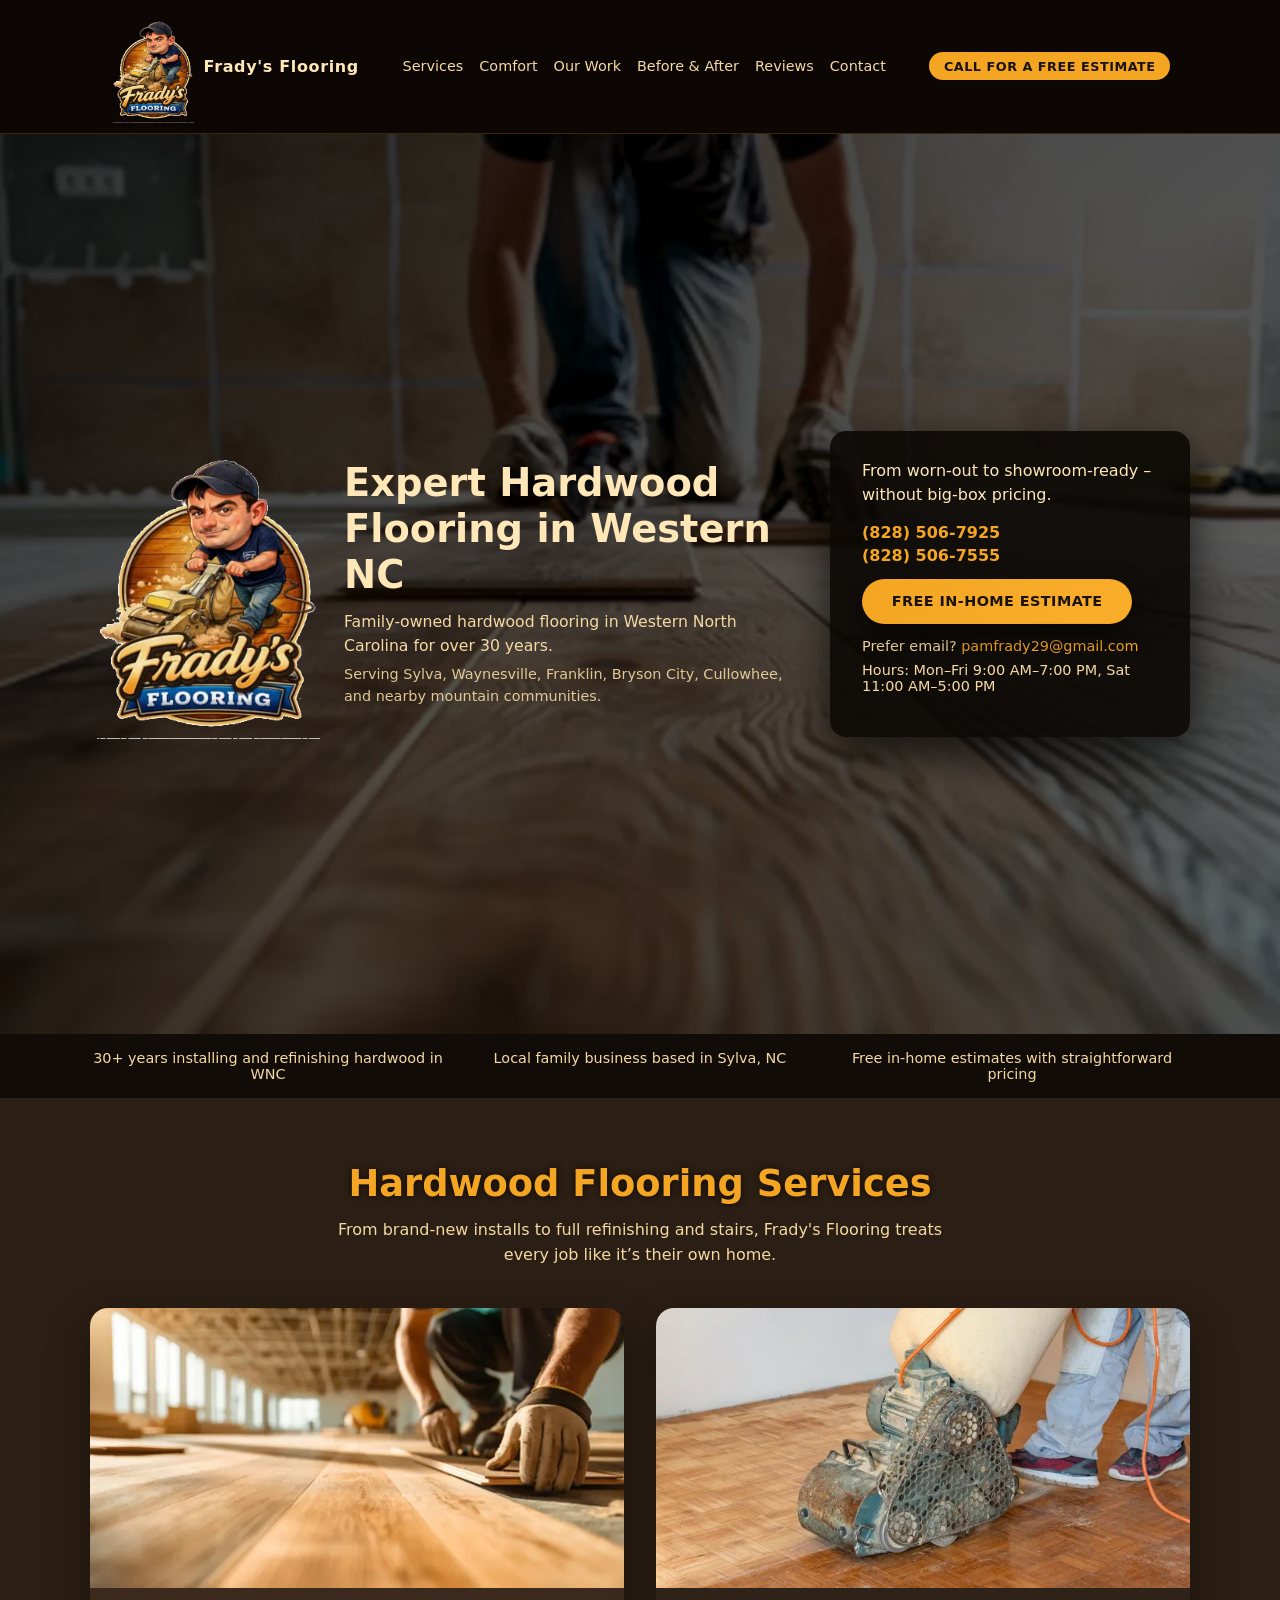
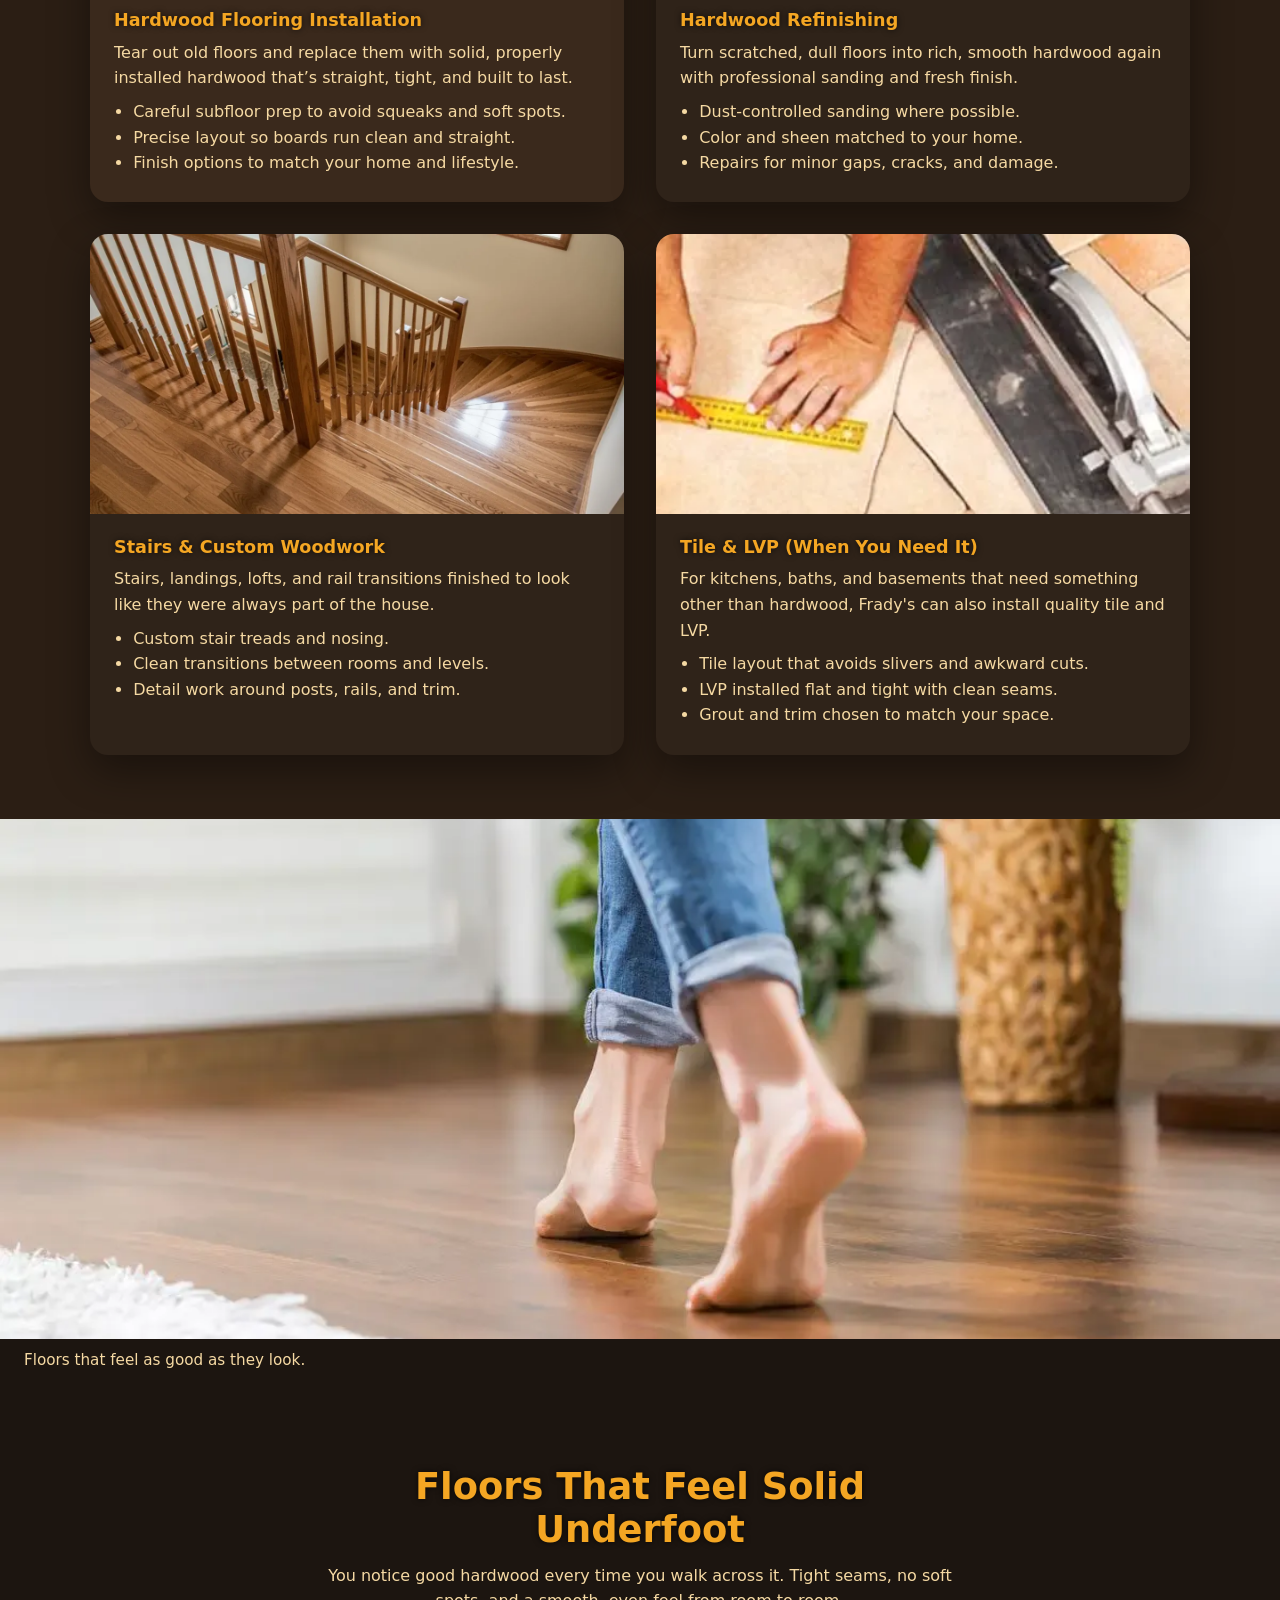
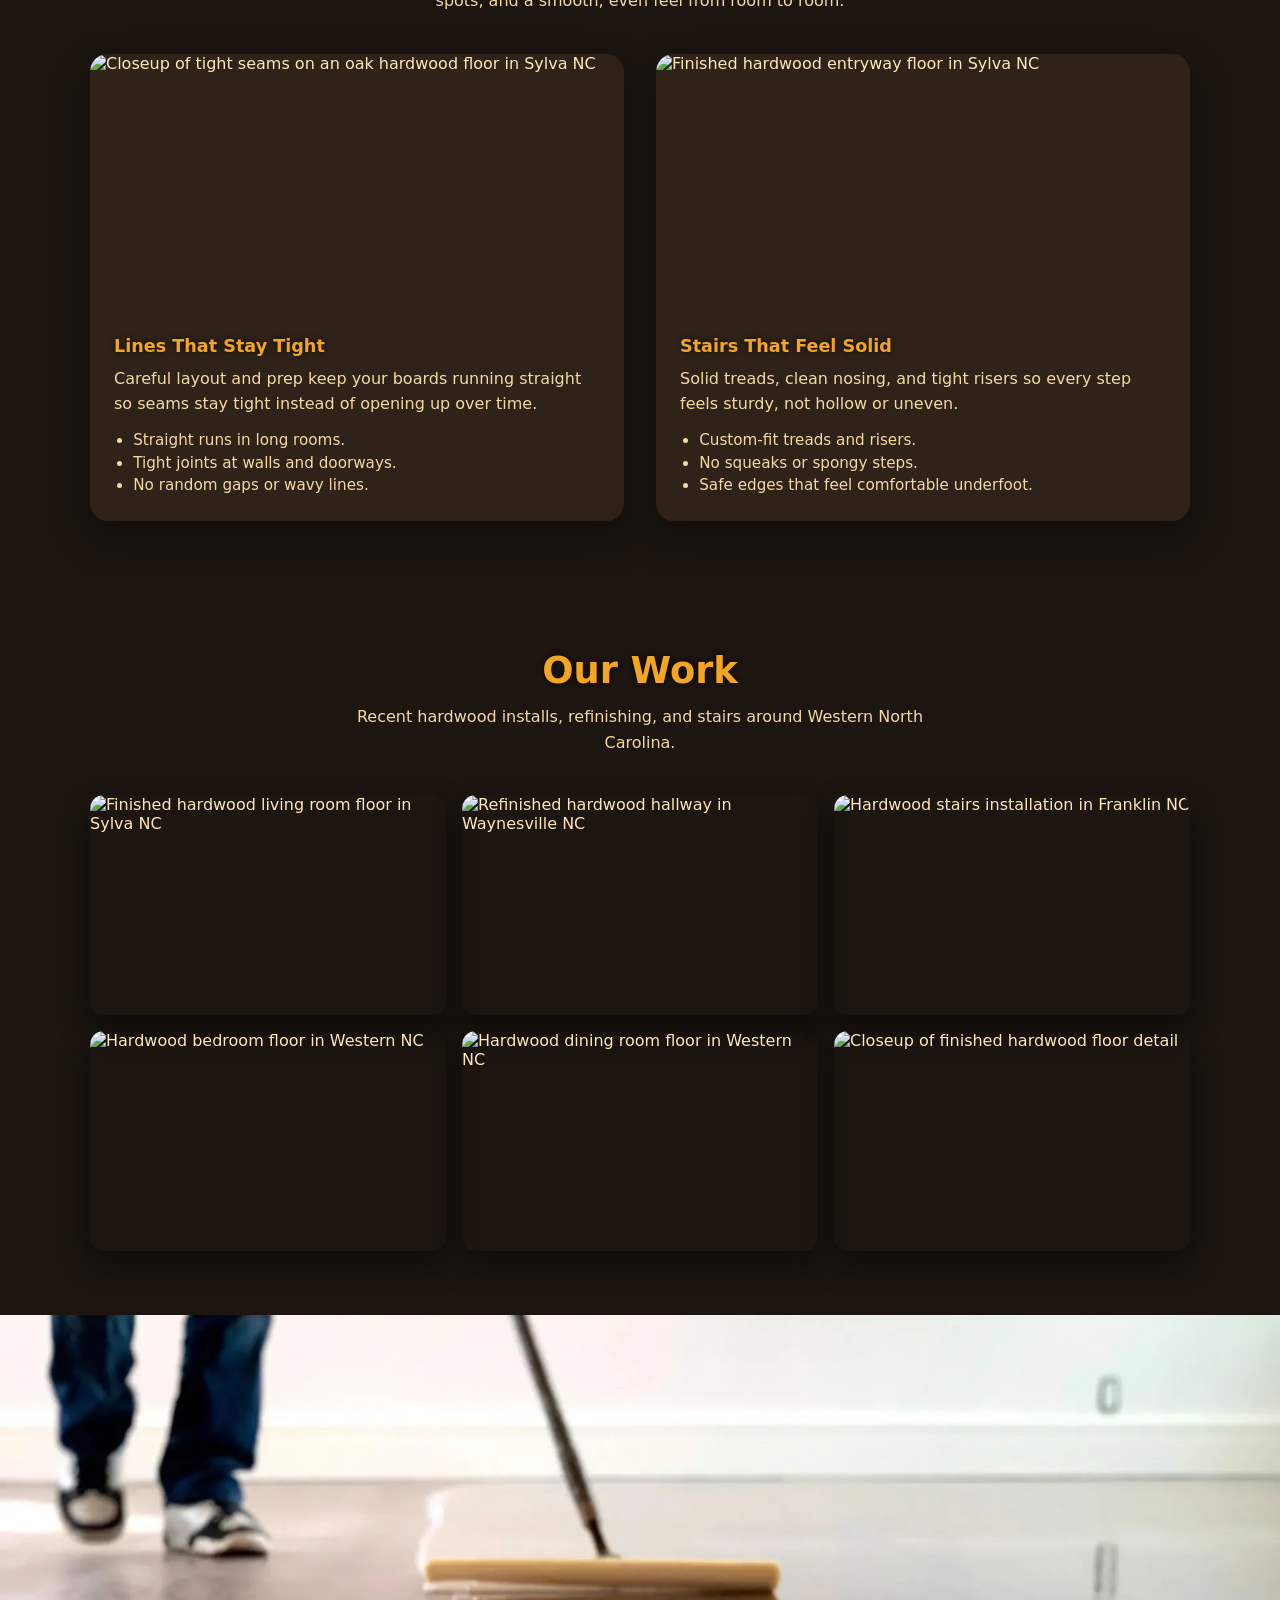
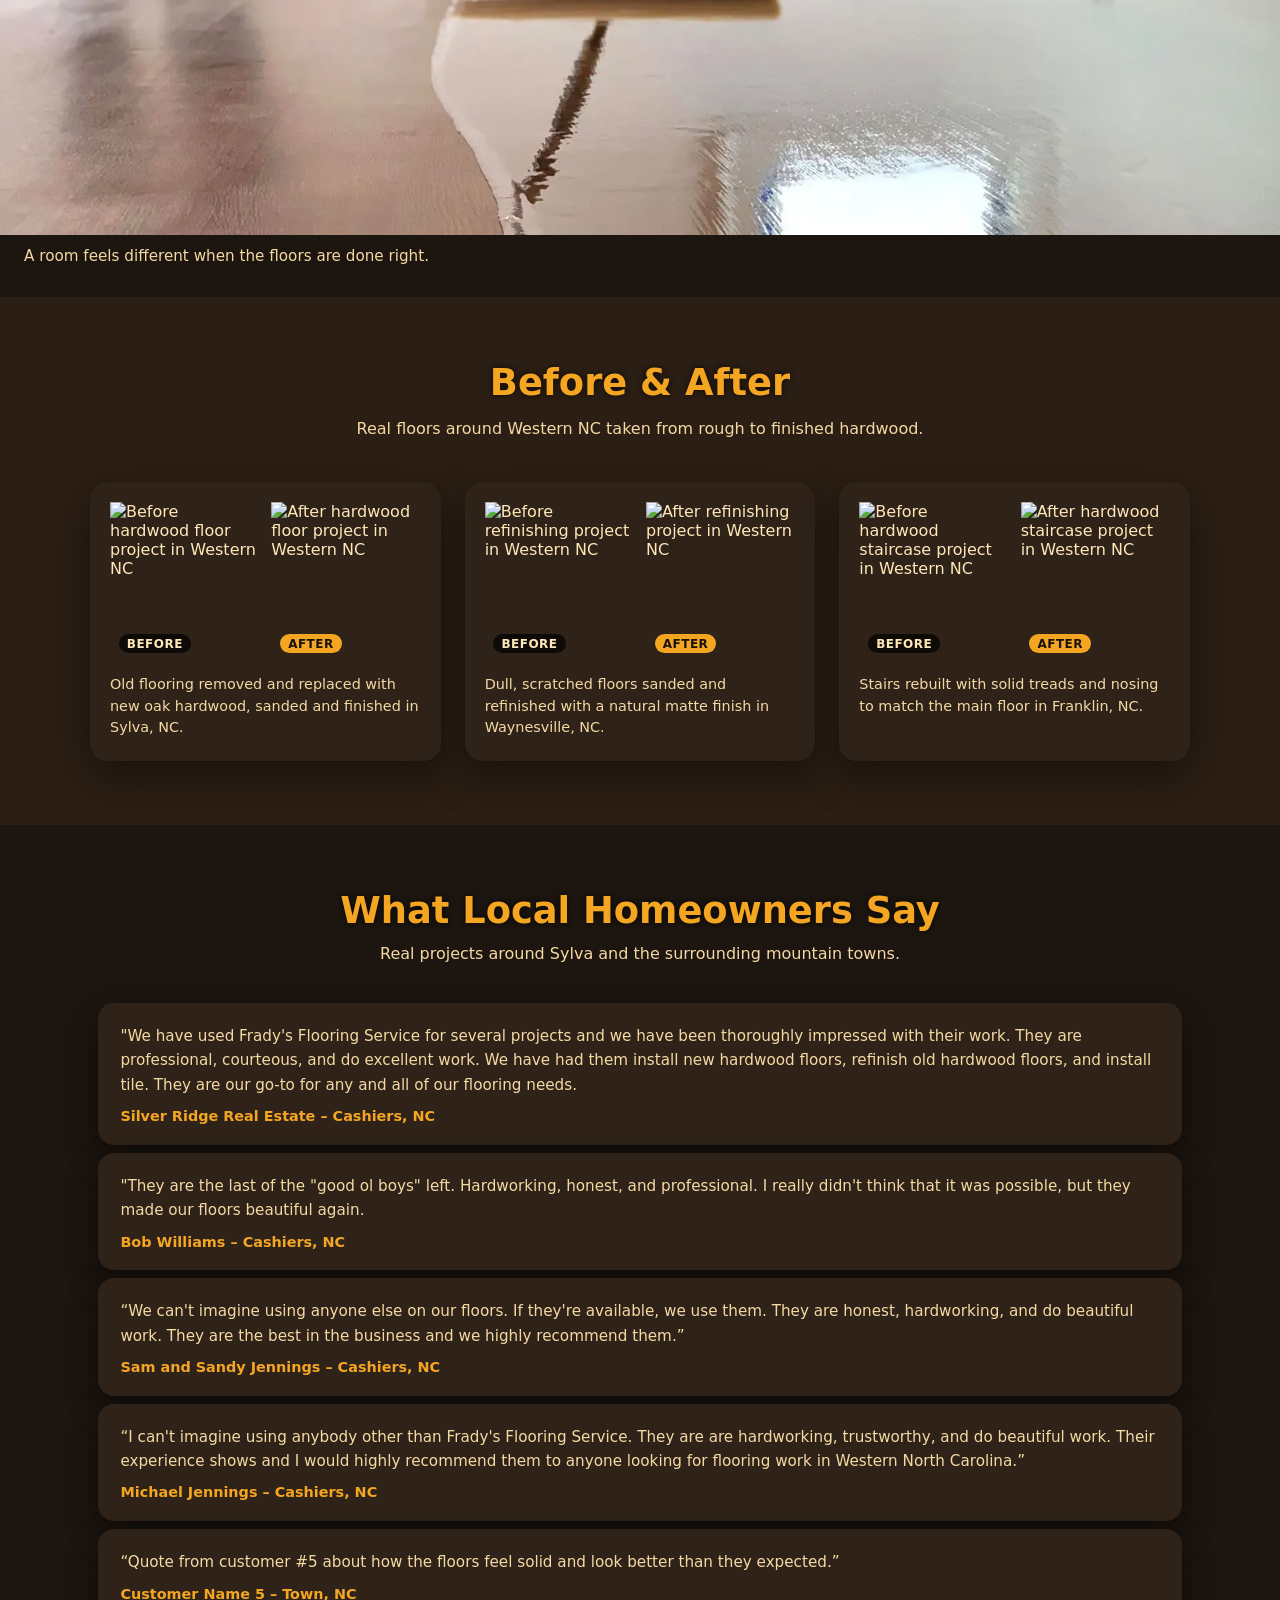
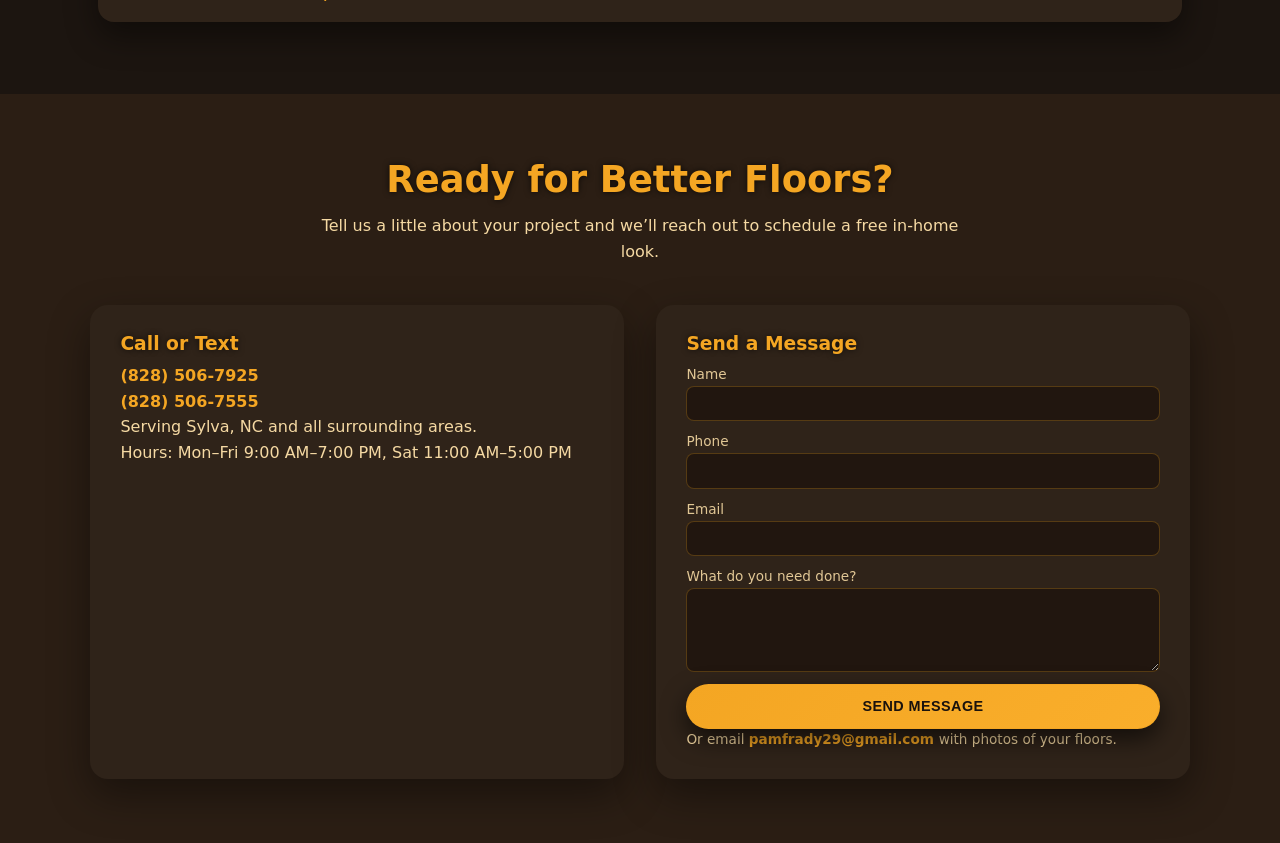
==== commit a102bd42: "Update index.html and add workspace file" ====
--- a/index.html
+++ b/index.html
@@ -2,11 +2,14 @@
 <html lang="en">
   <head>
     <meta charset="UTF-8" />
-    <title>Frady's Flooring | Expert Hardwood Flooring in Western NC</title>
+    <title>
+      Frady's Flooring Service| Expert Hardwood Flooring in Western NC
+    </title>
     <meta name="viewport" content="width=device-width, initial-scale=1" />
     <meta
       name="description"
-      content="Frady's Flooring – Expert hardwood installation, refinishing, and stairs in Western North Carolina. Over 30 years installing, refinishing, and restoring beautiful floors."
+      content="Frady's Flooring Service
+    – Expert hardwood installation, refinishing, and stairs in Western North Carolina. Over 30 years installing, refinishing, and restoring beautiful floors."
     />
     <link
       rel="icon"
@@ -31,7 +34,7 @@
       <div class="site-header__inner">
         <div class="site-header__brand">
           <img
-            src="assets/img/final-webp/fradys-logo-main.webp"
+            src="assets/img//fradys-logo-main.webp"
             alt="Frady's Flooring logo"
             class="site-header__logo"
           />
@@ -58,7 +61,7 @@
       <div class="hero__content">
         <div class="hero__brand">
           <img
-            src="assets/img/final-webp/fradys-logo-main.webp"
+            src="assets/img//fradys-logo-main.webp"
             alt="Frady's Flooring logo"
             class="hero__logo"
             loading="lazy"
@@ -136,7 +139,7 @@
             <article class="service service--primary">
               <div class="service__image">
                 <img
-                  src="assets/img/final-webp/hardwood-floor-install-open-room-sylva-nc.webp"
+                  src="assets/img//hardwood-floor-install-open-room-sylva-nc.webp"
                   alt="Hardwood flooring being installed in a living room in Sylva NC"
                   loading="lazy"
                   width="1200"
@@ -163,7 +166,7 @@
             <article class="service">
               <div class="service__image">
                 <img
-                  src="assets/img/final-webp/hardwood-floor-refinish-bedroom-sylva-nc.webp"
+                  src="assets/img//hardwood-floor-refinish-bedroom-sylva-nc.webp"
                   alt="Refinished hardwood bedroom floor in Sylva NC"
                   loading="lazy"
                   width="1200"
@@ -188,7 +191,7 @@
             <article class="service">
               <div class="service__image">
                 <img
-                  src="assets/img/final-webp/hardwood-stair-treads-install-sylva-nc.webp"
+                  src="assets/img//hardwood-stair-treads-install-sylva-nc.webp"
                   alt="Finished hardwood stairs with clean lines in Sylva NC"
                   loading="lazy"
                   width="1200"
@@ -213,7 +216,7 @@
             <article class="service">
               <div class="service__image">
                 <img
-                  src="assets/img/final-webp/tile-floor-install-bathroom-western-nc.webp"
+                  src="assets/img//tile-floor-install-bathroom-western-nc.webp"
                   alt="Tile flooring being installed in a bathroom in Western NC"
                   loading="lazy"
                   width="1200"
@@ -241,7 +244,7 @@
       <section class="section section--comfort-strip">
         <figure class="comfort-strip">
           <img
-            src="assets/img/final-webp/hardwood-floor-bare-feet-relaxed-sylva-nc.webp"
+            src="assets/img//hardwood-floor-bare-feet-relaxed-sylva-nc.webp"
             alt="Bare feet on a smooth hardwood floor in Sylva NC"
             class="comfort-strip__image"
             loading="lazy"
@@ -266,7 +269,7 @@
           <div class="comfort__details">
             <article class="comfort__item">
               <img
-                src="assets/img/final-webp/hardwood-floor-tight-seams-closeup-oak-sylva-nc.webp"
+                src="assets/img//hardwood-floor-tight-seams-closeup-oak-sylva-nc.webp"
                 alt="Closeup of tight seams on an oak hardwood floor in Sylva NC"
                 class="comfort__image"
                 loading="lazy"
@@ -287,7 +290,7 @@
 
             <article class="comfort__item">
               <img
-                src="assets/img/final-webp/hardwood-floor-entry-finished-sylva-nc.webp"
+                src="assets/img//hardwood-floor-entry-finished-sylva-nc.webp"
                 alt="Finished hardwood entryway floor in Sylva NC"
                 class="comfort__image"
                 loading="lazy"
@@ -323,42 +326,42 @@
           <div class="gallery__grid">
             <figure class="gallery__item">
               <img
-                src="assets/img/final-webp/gallery-1.webp"
+                src="assets/img//gallery-1.webp"
                 alt="Finished hardwood living room floor in Sylva NC"
                 loading="lazy"
               />
             </figure>
             <figure class="gallery__item">
               <img
-                src="assets/img/final-webp/gallery-2.webp"
+                src="assets/img//gallery-2.webp"
                 alt="Refinished hardwood hallway in Waynesville NC"
                 loading="lazy"
               />
             </figure>
             <figure class="gallery__item">
               <img
-                src="assets/img/final-webp/gallery-3.webp"
+                src="assets/img//gallery-3.webp"
                 alt="Hardwood stairs installation in Franklin NC"
                 loading="lazy"
               />
             </figure>
             <figure class="gallery__item">
               <img
-                src="assets/img/final-webp/gallery-4.webp"
+                src="assets/img//gallery-4.webp"
                 alt="Hardwood bedroom floor in Western NC"
                 loading="lazy"
               />
             </figure>
             <figure class="gallery__item">
               <img
-                src="assets/img/final-webp/gallery-5.webp"
+                src="assets/img//gallery-5.webp"
                 alt="Hardwood dining room floor in Western NC"
                 loading="lazy"
               />
             </figure>
             <figure class="gallery__item">
               <img
-                src="assets/img/final-webp/gallery-6.webp"
+                src="assets/img//gallery-6.webp"
                 alt="Closeup of finished hardwood floor detail"
                 loading="lazy"
               />
@@ -371,7 +374,7 @@
       <section class="section section--comfort-strip section--comfort-strip-2">
         <figure class="comfort-strip comfort-strip--secondary">
           <img
-            src="assets/img/final-webp/hardwood-floor-living-room-wide-shot.webp"
+            src="assets/img//hardwood-floor-living-room-wide-shot.webp"
             alt="Wide view of a finished hardwood living room floor in Western NC"
             class="comfort-strip__image comfort-strip__image--secondary"
             loading="lazy"
@@ -401,7 +404,7 @@
               <div class="before-after__images">
                 <figure class="before-after__figure">
                   <img
-                    src="assets/img/final-webp/before-1.webp"
+                    src="assets/img//before-1.webp"
                     alt="Before hardwood floor project in Western NC"
                     loading="lazy"
                   />
@@ -413,7 +416,7 @@
                 </figure>
                 <figure class="before-after__figure">
                   <img
-                    src="assets/img/final-webp/after-1.webp"
+                    src="assets/img//after-1.webp"
                     alt="After hardwood floor project in Western NC"
                     loading="lazy"
                   />
@@ -435,7 +438,7 @@
               <div class="before-after__images">
                 <figure class="before-after__figure">
                   <img
-                    src="assets/img/final-webp/before-2.webp"
+                    src="assets/img//before-2.webp"
                     alt="Before refinishing project in Western NC"
                     loading="lazy"
                   />
@@ -447,7 +450,7 @@
                 </figure>
                 <figure class="before-after__figure">
                   <img
-                    src="assets/img/final-webp/after-2.webp"
+                    src="assets/img//after-2.webp"
                     alt="After refinishing project in Western NC"
                     loading="lazy"
                   />
@@ -469,7 +472,7 @@
               <div class="before-after__images">
                 <figure class="before-after__figure">
                   <img
-                    src="assets/img/final-webp/before-3.webp"
+                    src="assets/img//before-3.webp"
                     alt="Before hardwood staircase project in Western NC"
                     loading="lazy"
                   />
@@ -481,7 +484,7 @@
                 </figure>
                 <figure class="before-after__figure">
                   <img
-                    src="assets/img/final-webp/after-3.webp"
+                    src="assets/img//after-3.webp"
                     alt="After hardwood staircase project in Western NC"
                     loading="lazy"
                   />
@@ -519,37 +522,51 @@
               <!-- Slide 1 -->
               <div class="testimonial testimonial--slide">
                 <p class="testimonial__quote">
-                  “Quote from customer #1 about how the floors turned out and
-                  how the crew treated their home.”
-                </p>
-                <p class="testimonial__meta">Customer Name 1 – Town, NC</p>
+                  "We have used Frady's Flooring Service for several projects
+                  and we have been thoroughly impressed with their work. They
+                  are professional, courteous, and do excellent work. We have
+                  had them install new hardwood floors, refinish old hardwood
+                  floors, and install tile. They are our go‑to for any and all
+                  of our flooring needs.
+                </p>
+                <p class="testimonial__meta">
+                  Silver Ridge Real Estate – Cashiers, NC
+                </p>
               </div>
 
               <!-- Slide 2 -->
               <div class="testimonial testimonial--slide">
                 <p class="testimonial__quote">
-                  “Quote from customer #2 about refinishing, dust control, and
-                  how the floors look brand new again.”
-                </p>
-                <p class="testimonial__meta">Customer Name 2 – Town, NC</p>
+                  "They are the last of the "good ol boys" left. Hardworking,
+                  honest, and professional. I really didn't think that it was
+                  possible, but they made our floors beautiful again.
+                </p>
+                <p class="testimonial__meta">Bob Williams – Cashiers, NC</p>
               </div>
 
               <!-- Slide 3 -->
               <div class="testimonial testimonial--slide">
                 <p class="testimonial__quote">
-                  “Quote from customer #3 about stairs, transitions, and the
-                  finished details.”
-                </p>
-                <p class="testimonial__meta">Customer Name 3 – Town, NC</p>
+                  “We can't imagine using anyone else on our floors. If they're
+                  available, we use them. They are honest, hardworking, and do
+                  beautiful work. They are the best in the business and we
+                  highly recommend them.”
+                </p>
+                <p class="testimonial__meta">
+                  Sam and Sandy Jennings – Cashiers, NC
+                </p>
               </div>
 
               <!-- Slide 4 -->
               <div class="testimonial testimonial--slide">
                 <p class="testimonial__quote">
-                  “Quote from customer #4 about fair pricing and staying on
-                  schedule.”
-                </p>
-                <p class="testimonial__meta">Customer Name 4 – Town, NC</p>
+                  “I can't imagine using anybody other than Frady's Flooring
+                  Service. They are are hardworking, trustworthy, and do
+                  beautiful work. Their experience shows and I would highly
+                  recommend them to anyone looking for flooring work in Western
+                  North Carolina.”
+                </p>
+                <p class="testimonial__meta">Michael Jennings – Cashiers, NC</p>
               </div>
 
               <!-- Slide 5 -->
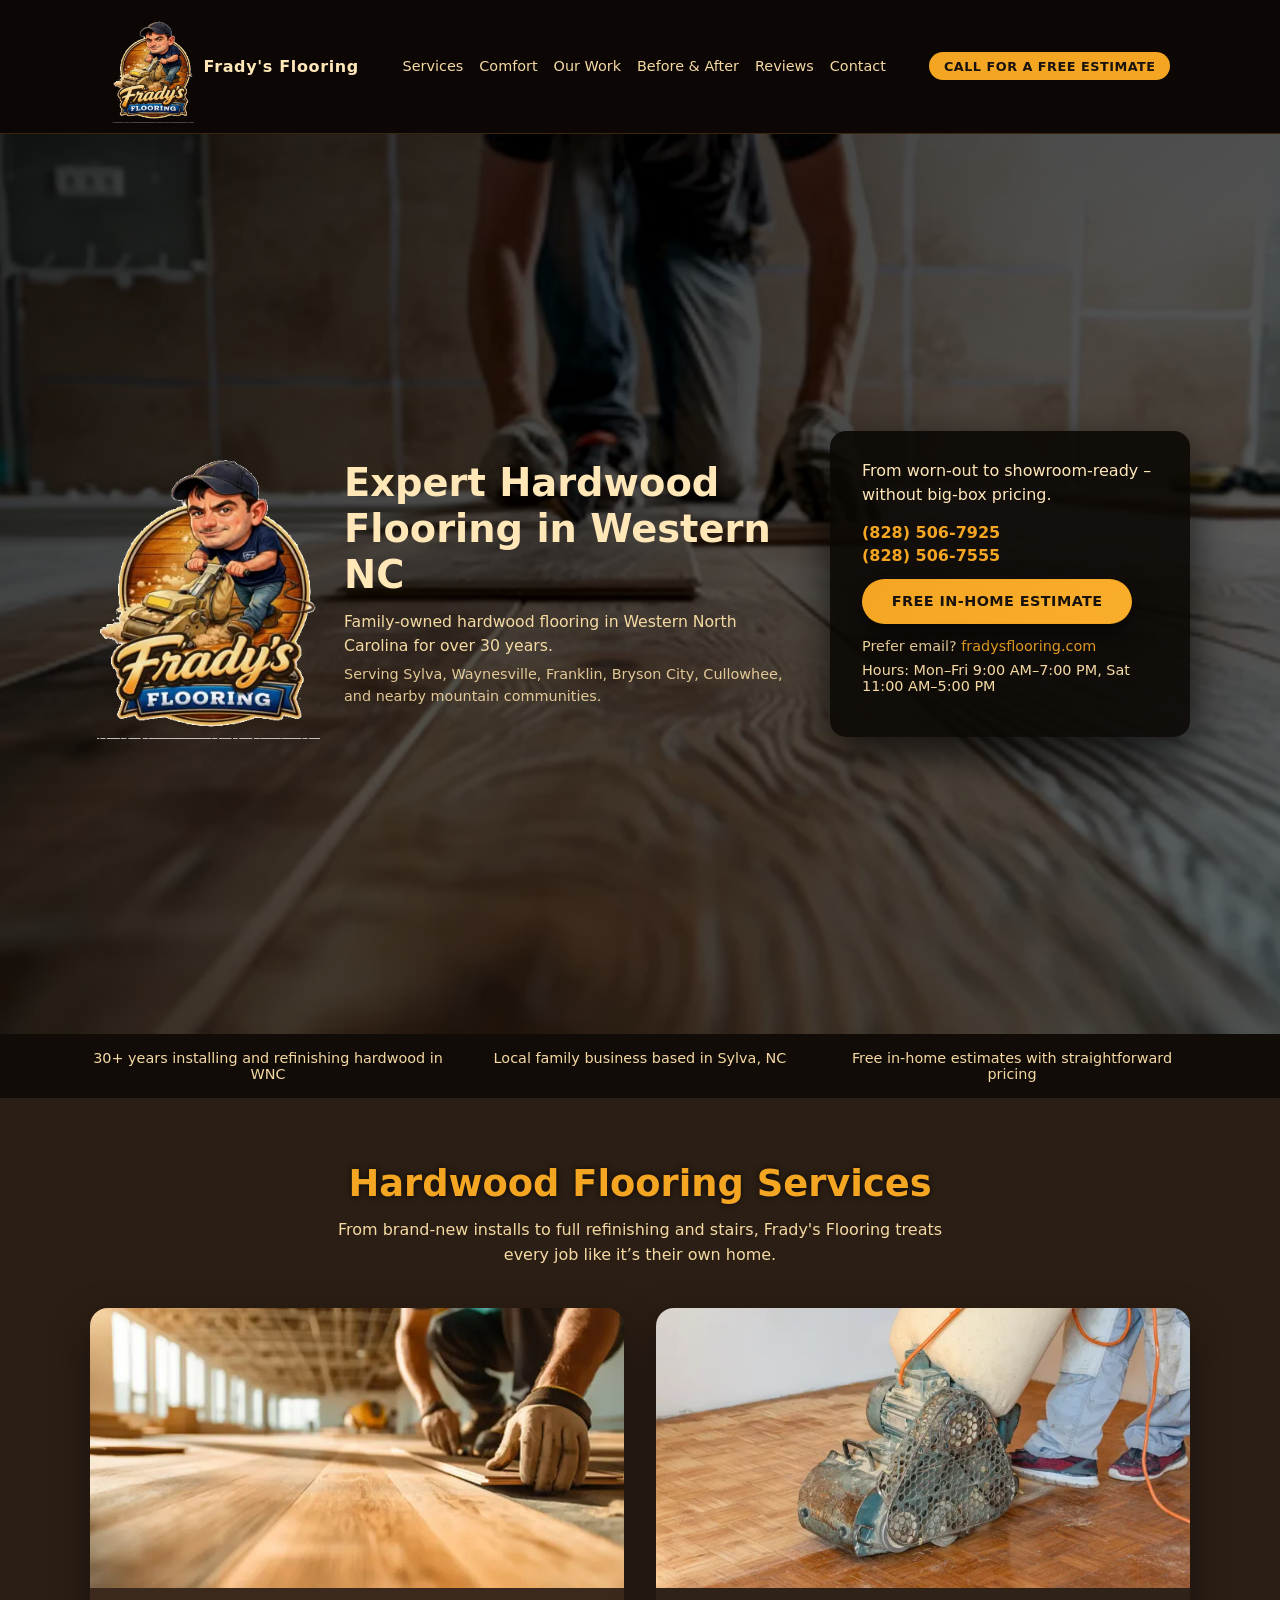
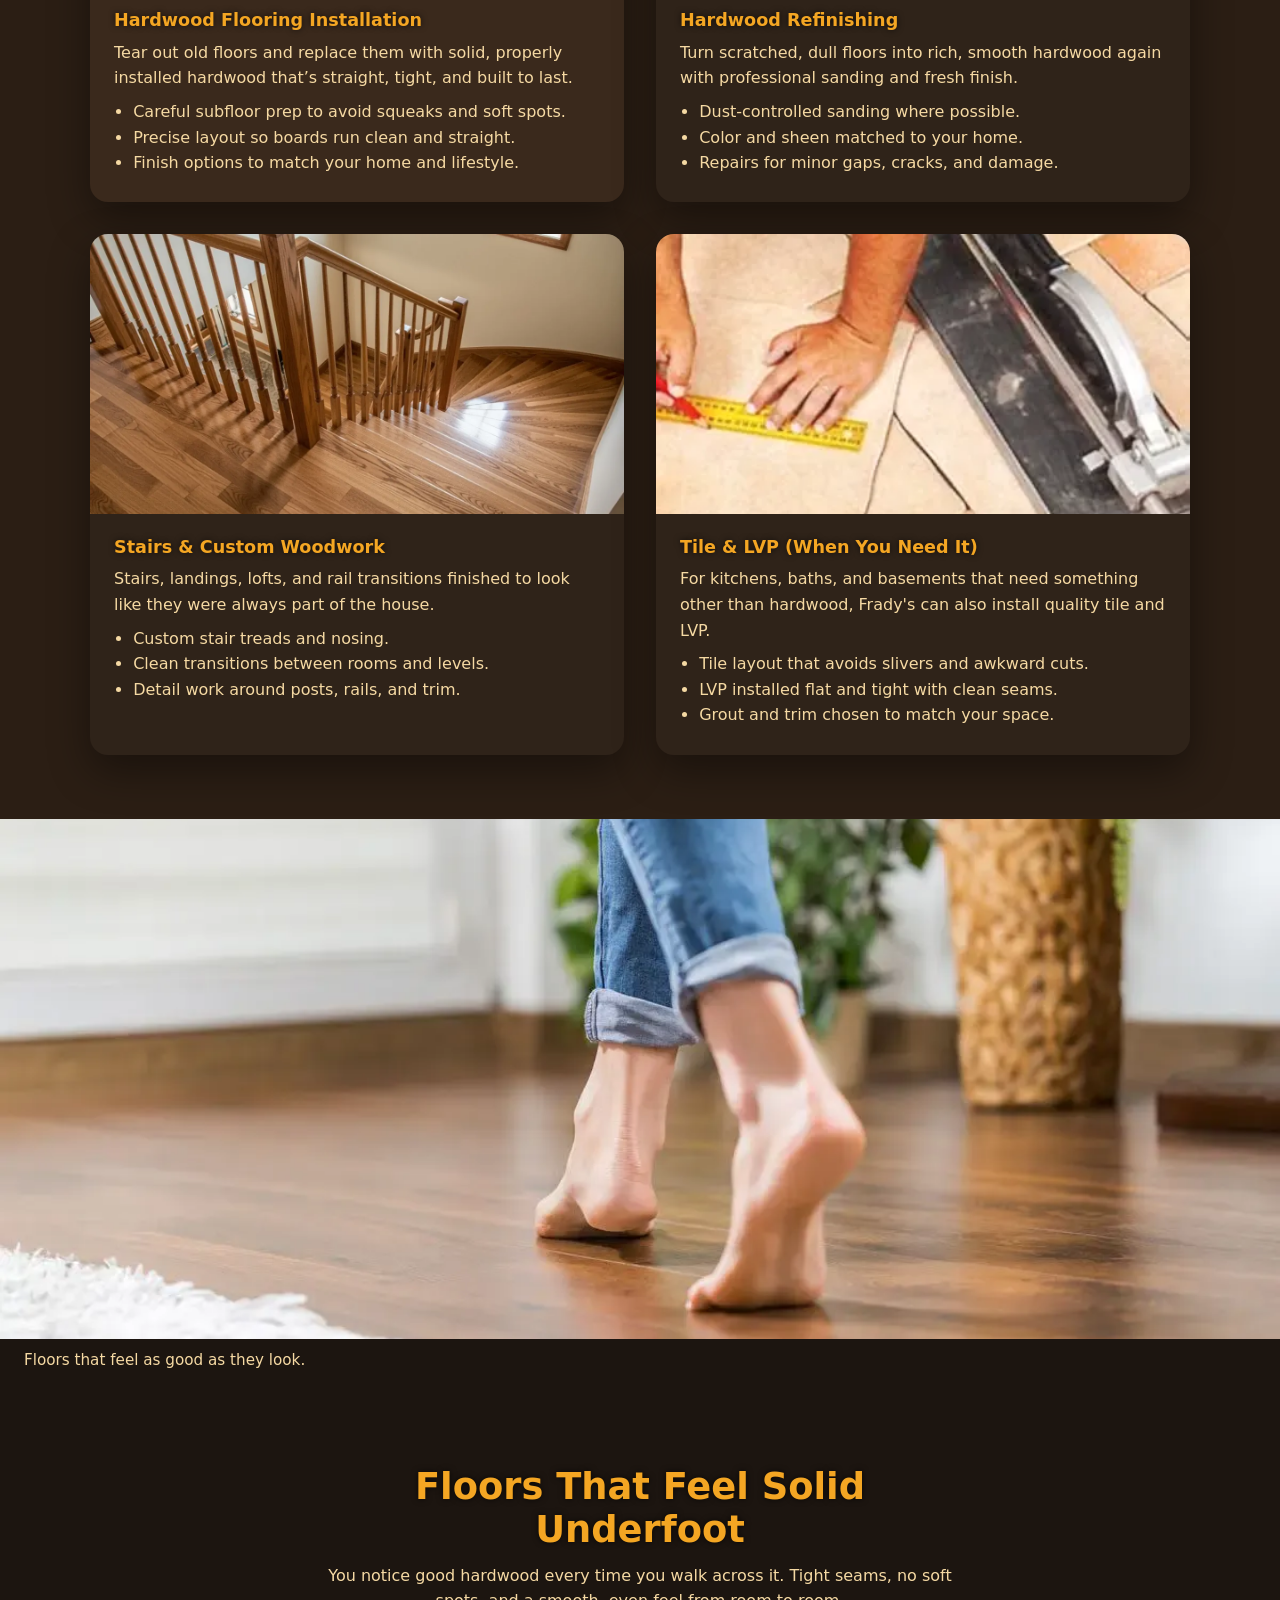
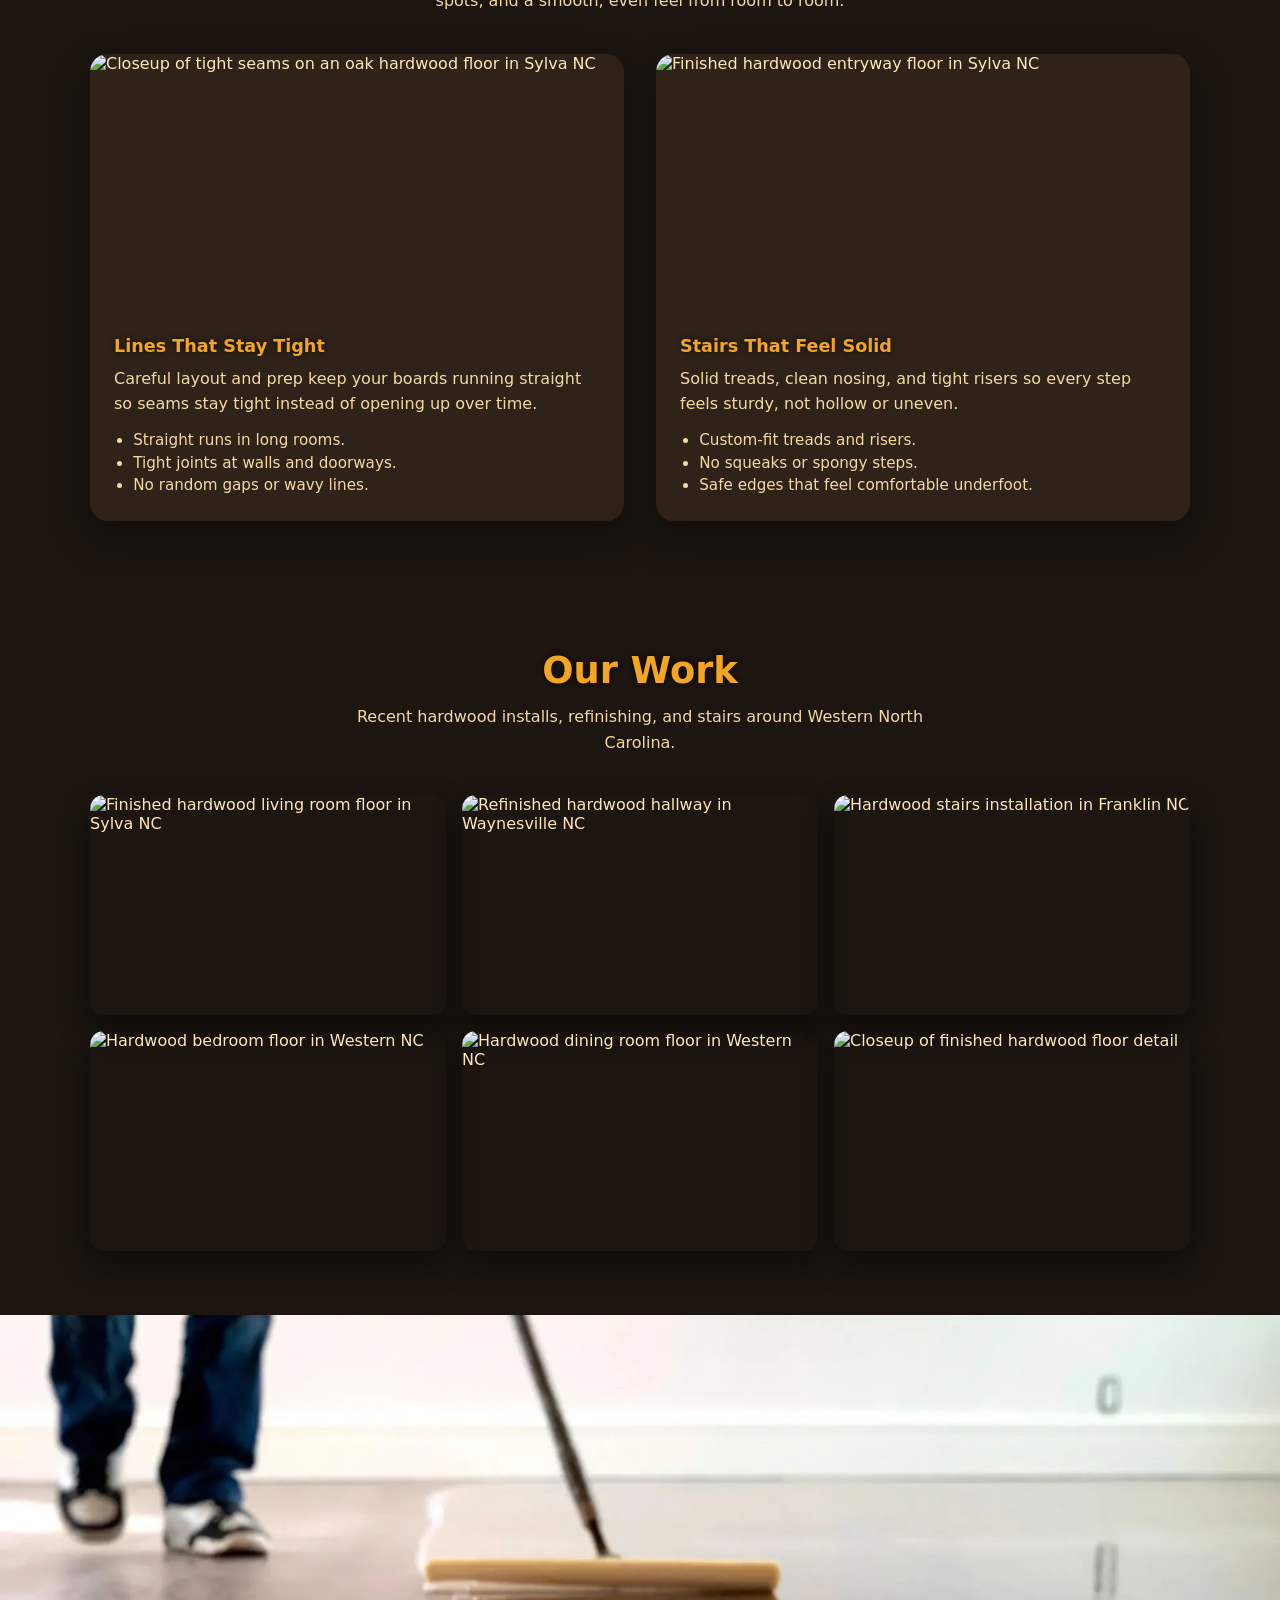
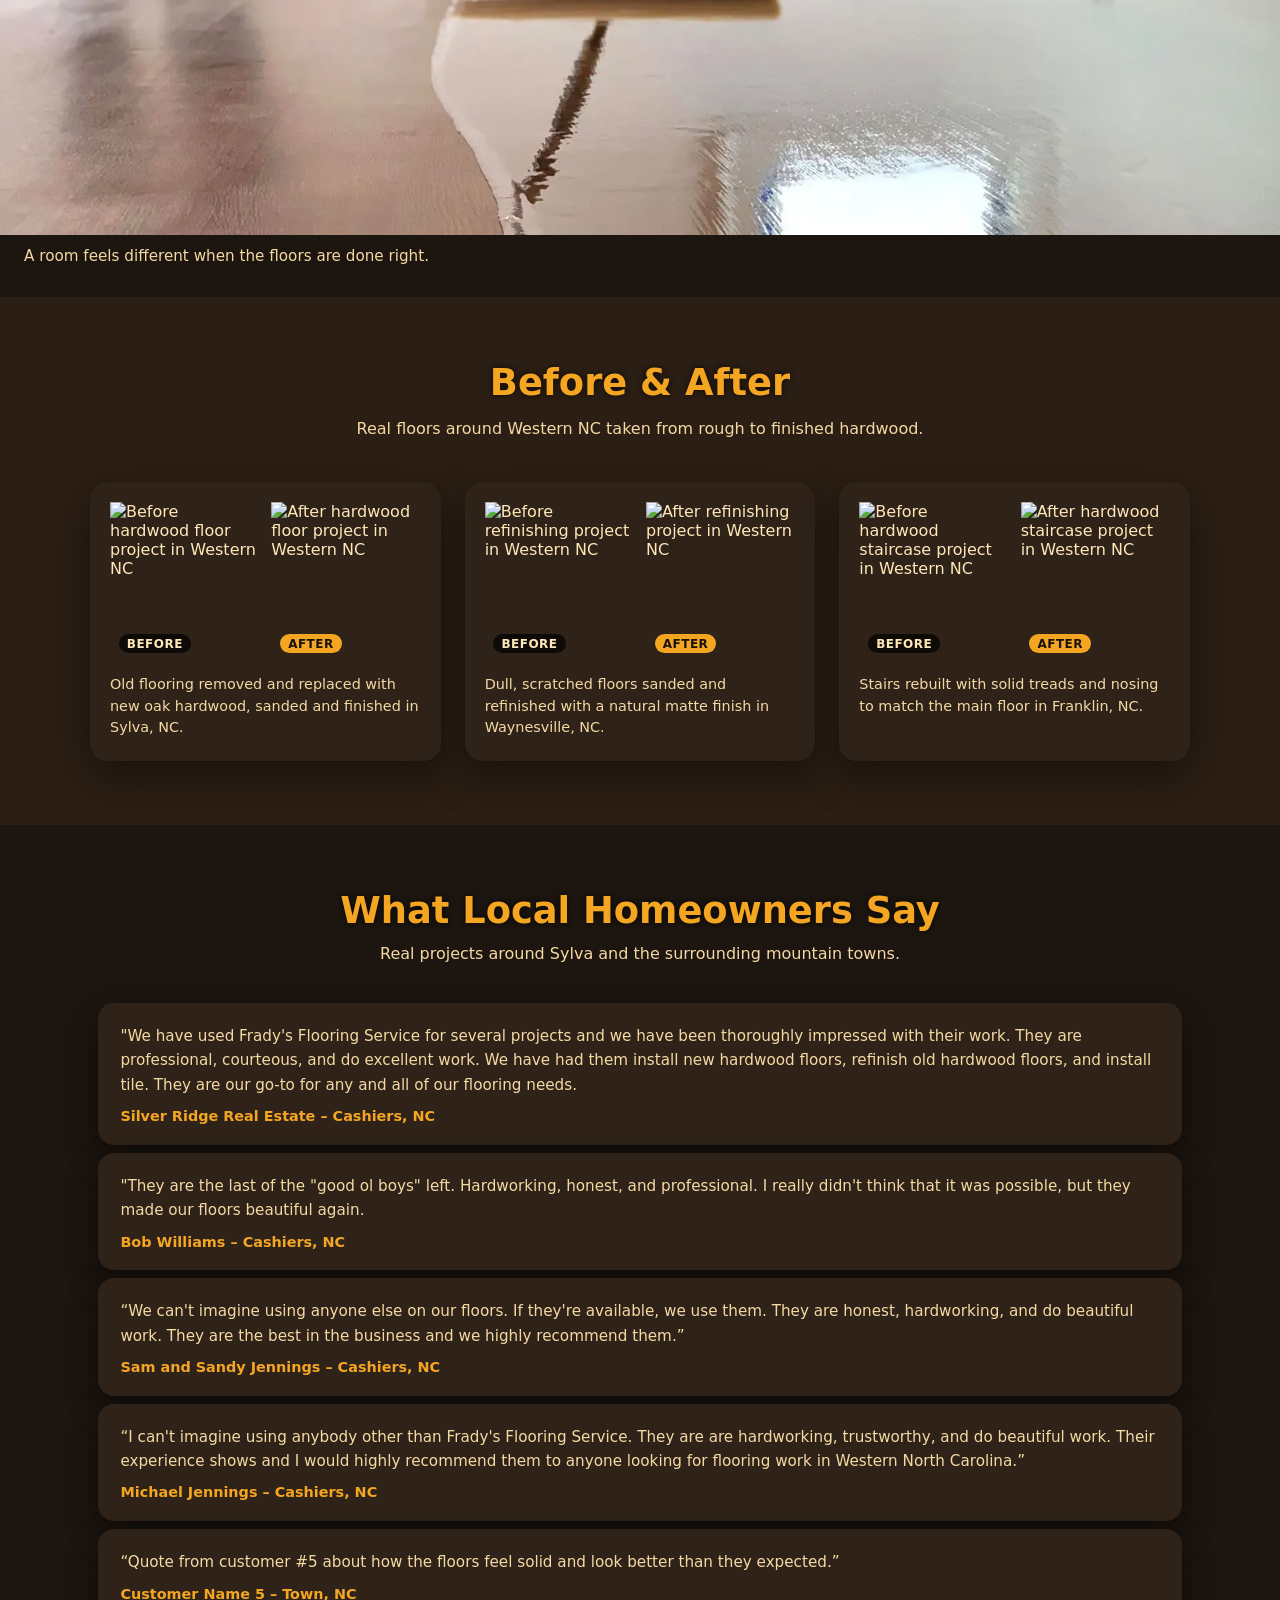
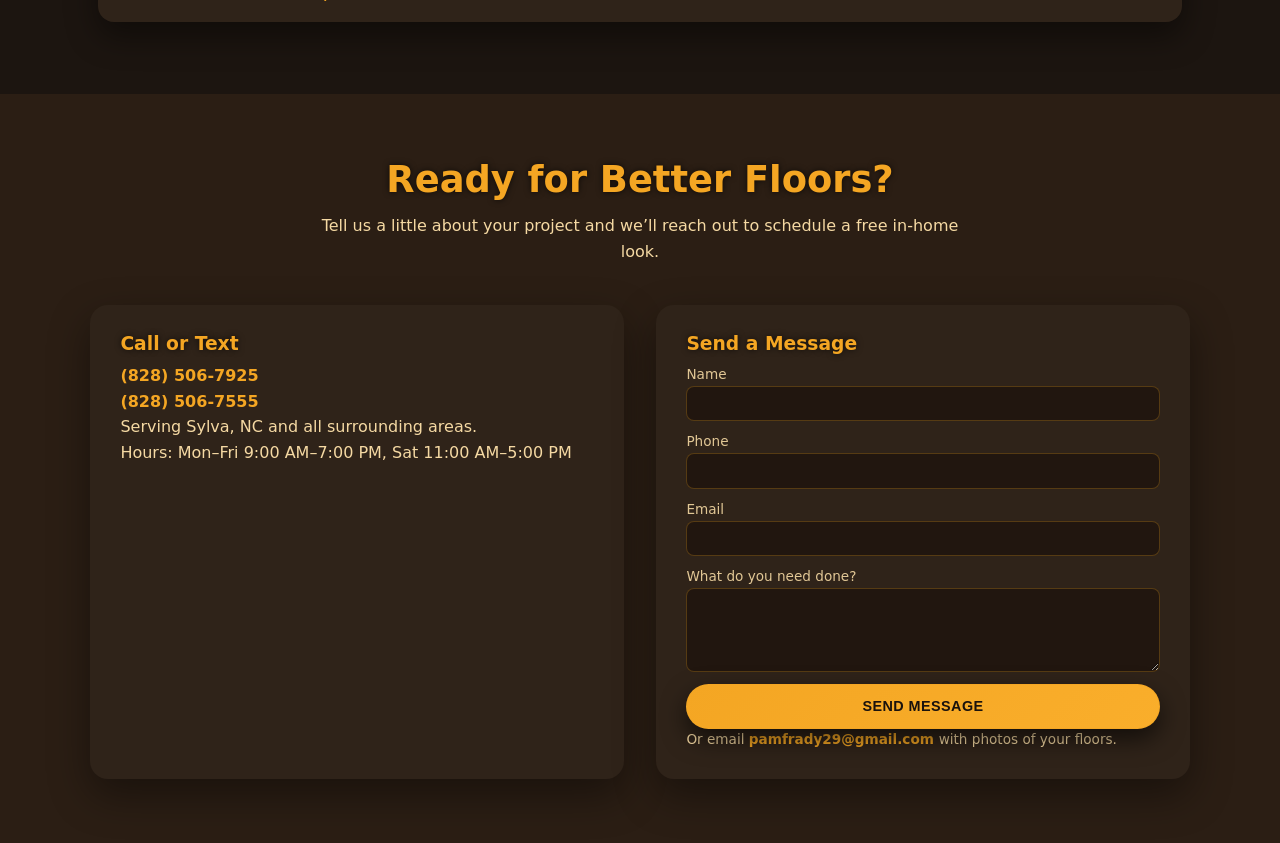
==== commit e8b0fed7: "Fix email link typo in index.html" ====
--- a/index.html
+++ b/index.html
@@ -98,7 +98,7 @@
           <p class="hero__phone">
             Prefer email?
             <span>
-              <a href="mailto:pamfrady29@gmail.com">pamfrady29@gmail.com</a>
+              <a href="mailto:pamfrady29@gmai.com">fradysflooring.com</a>
             </span>
           </p>
 
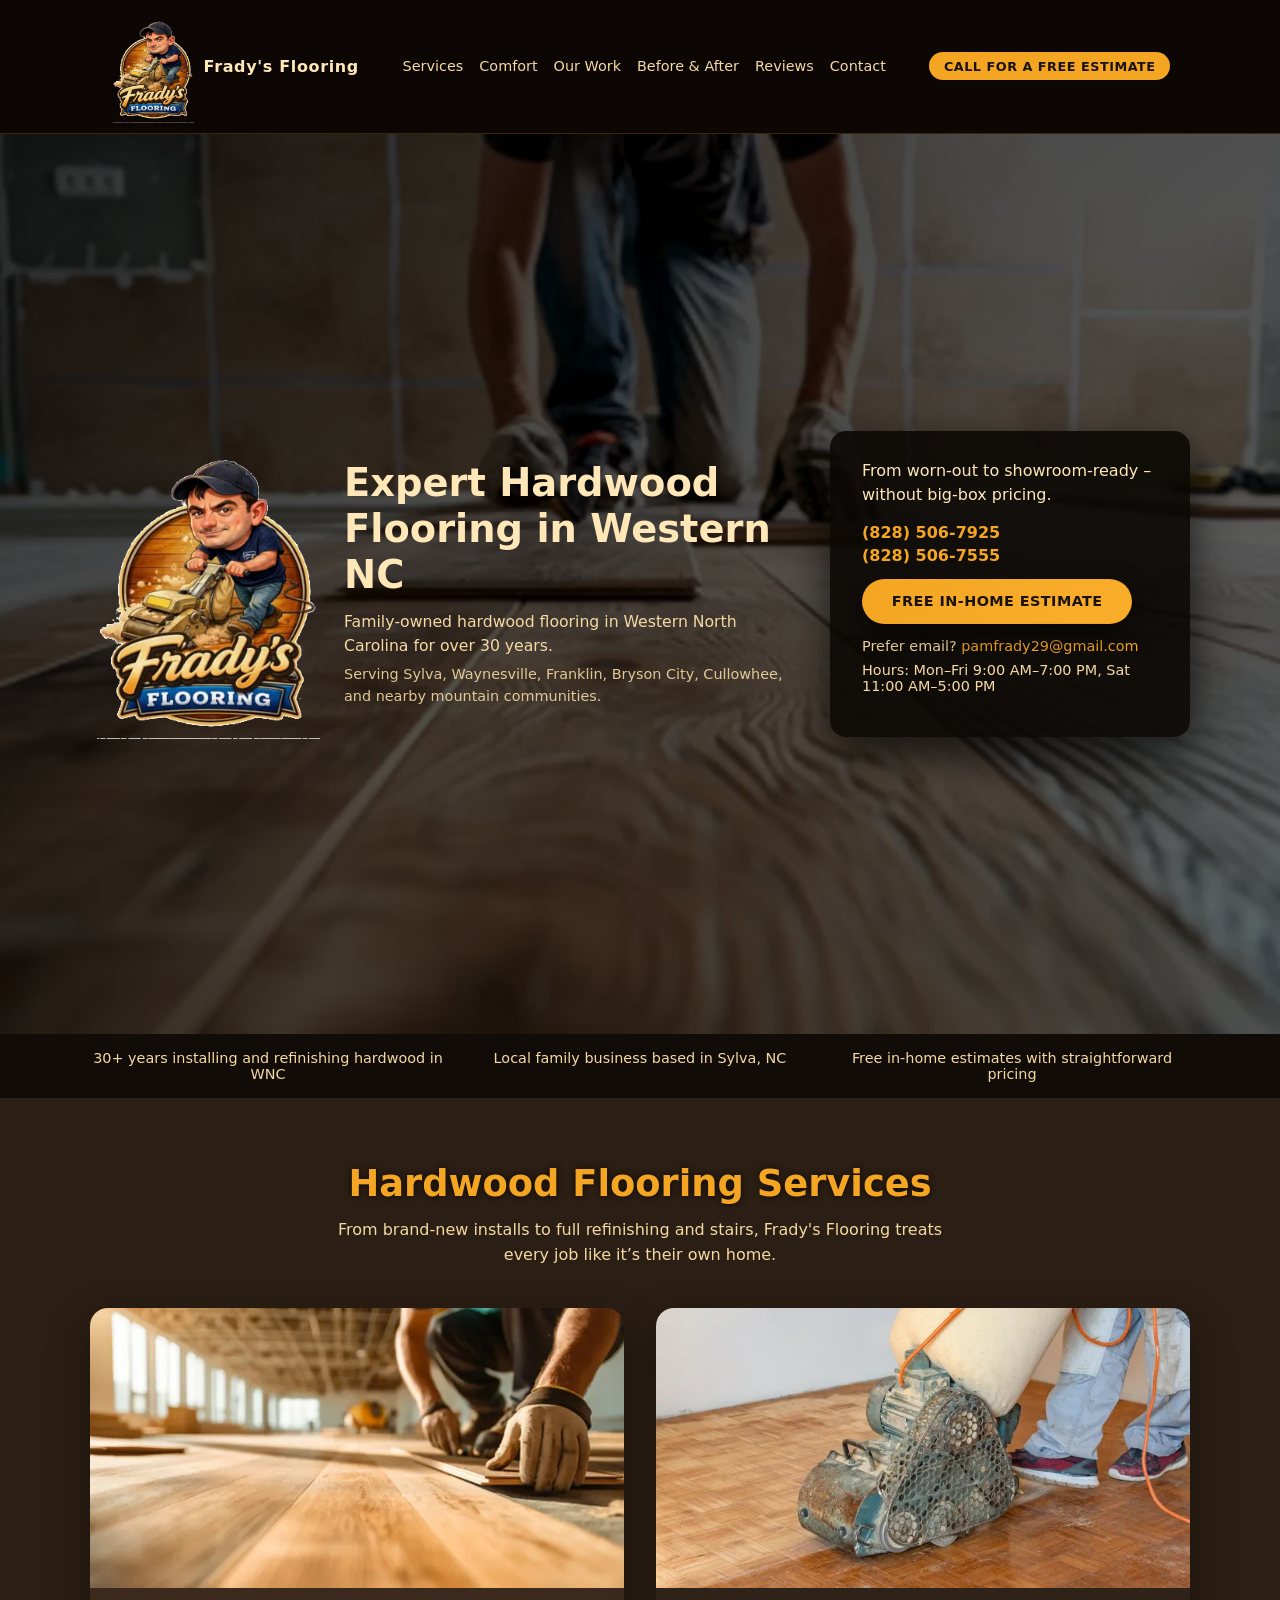
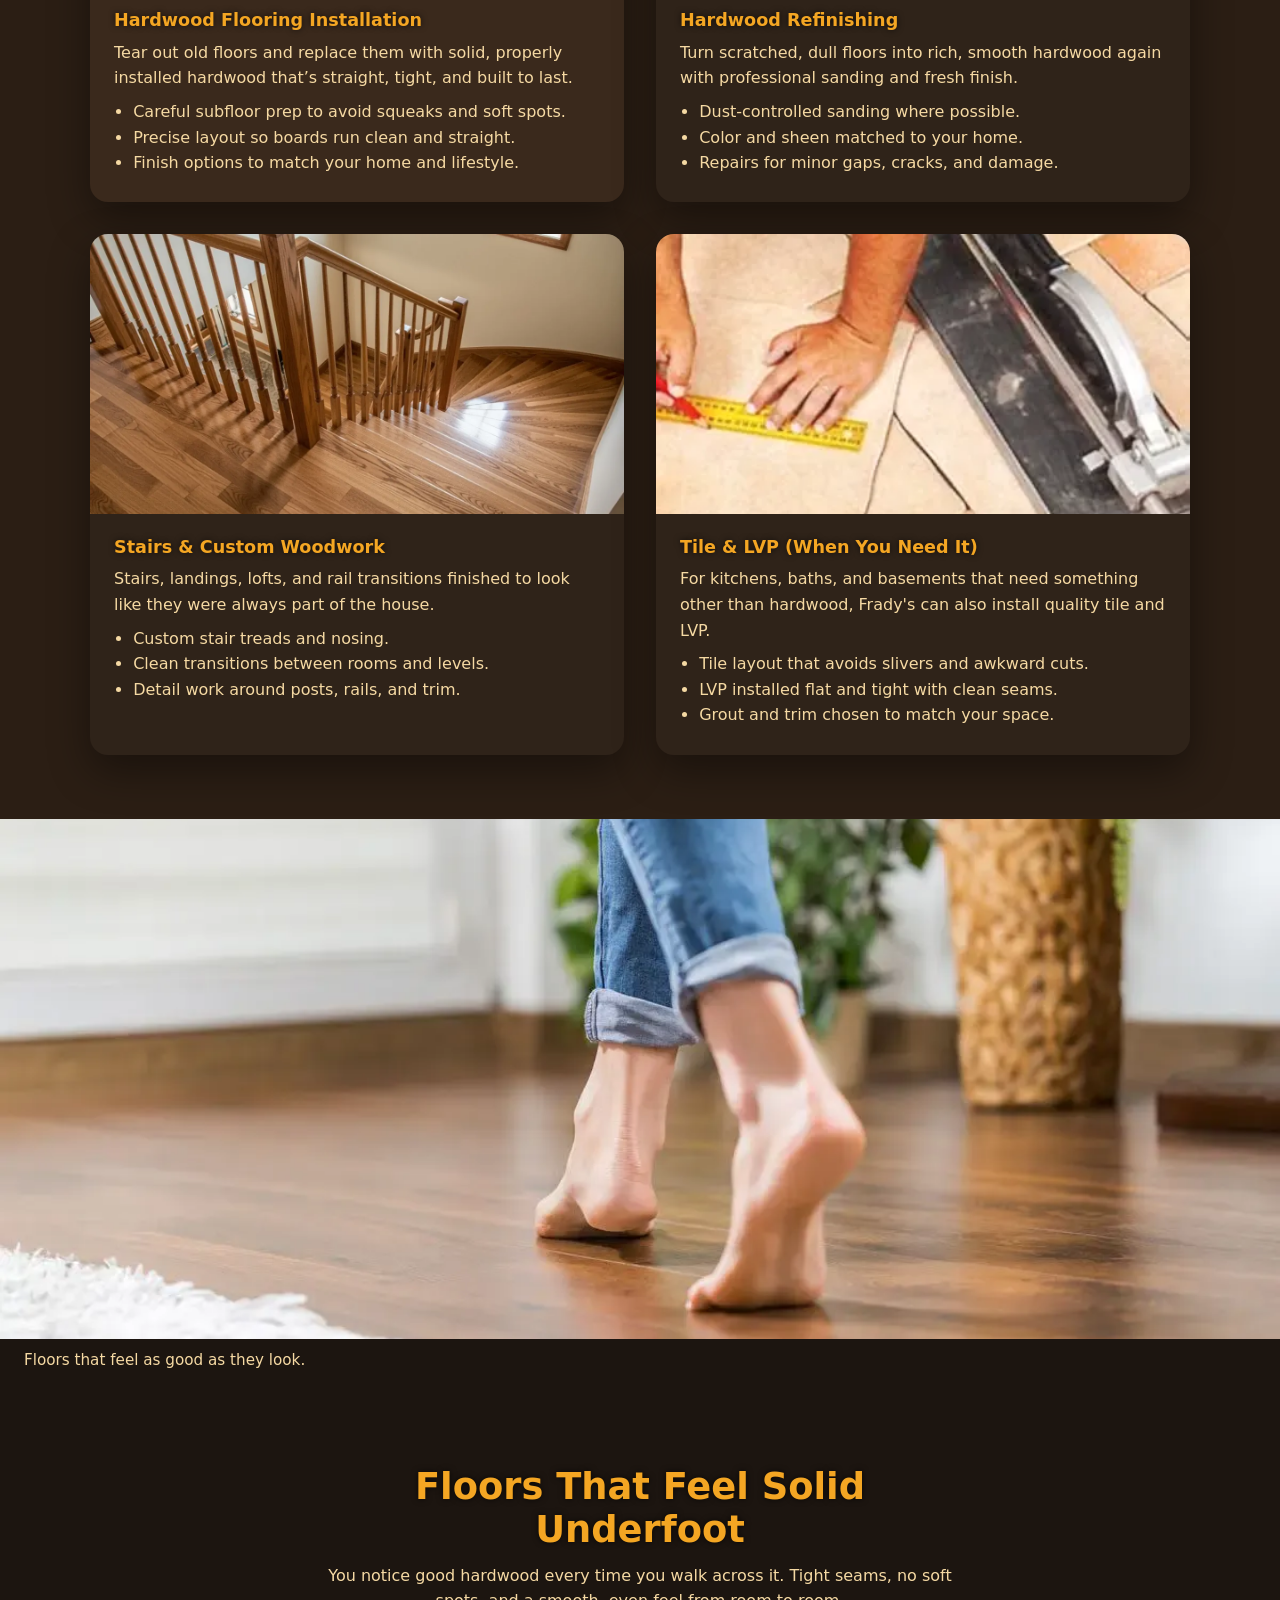
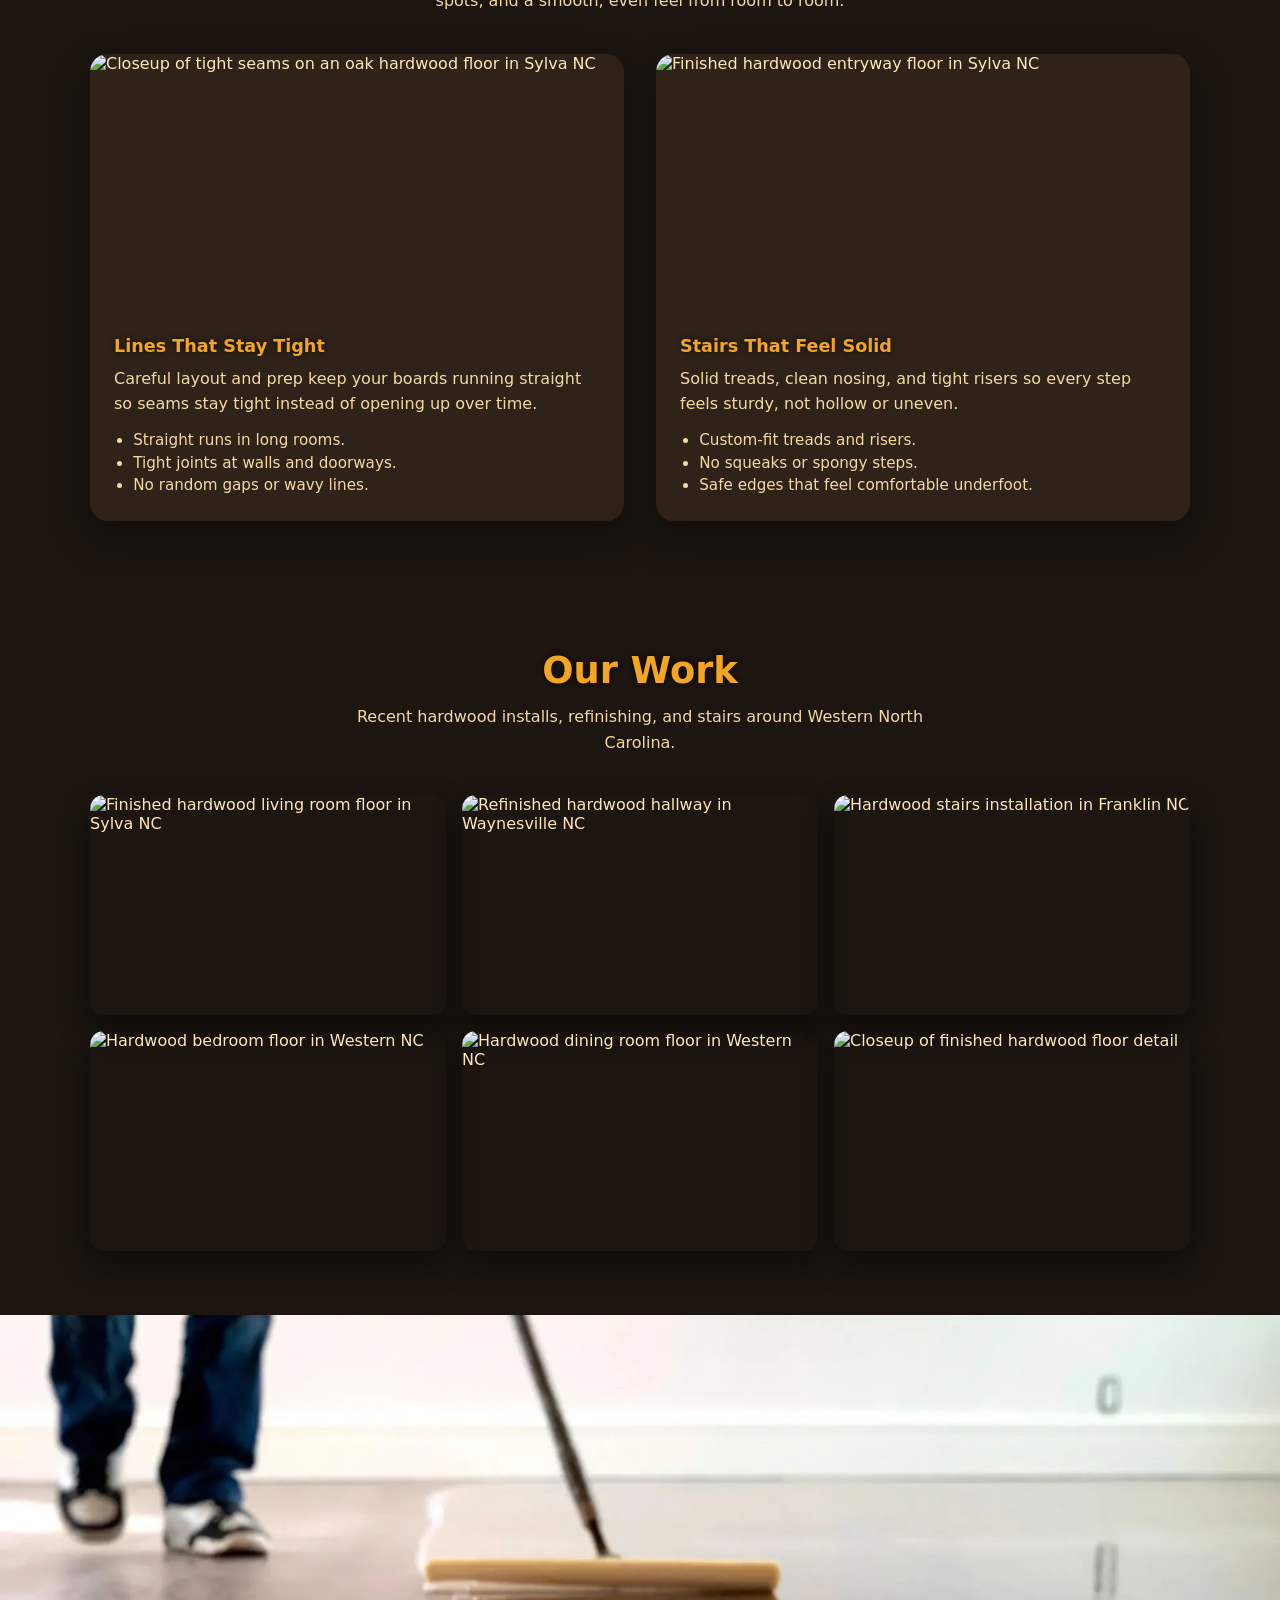
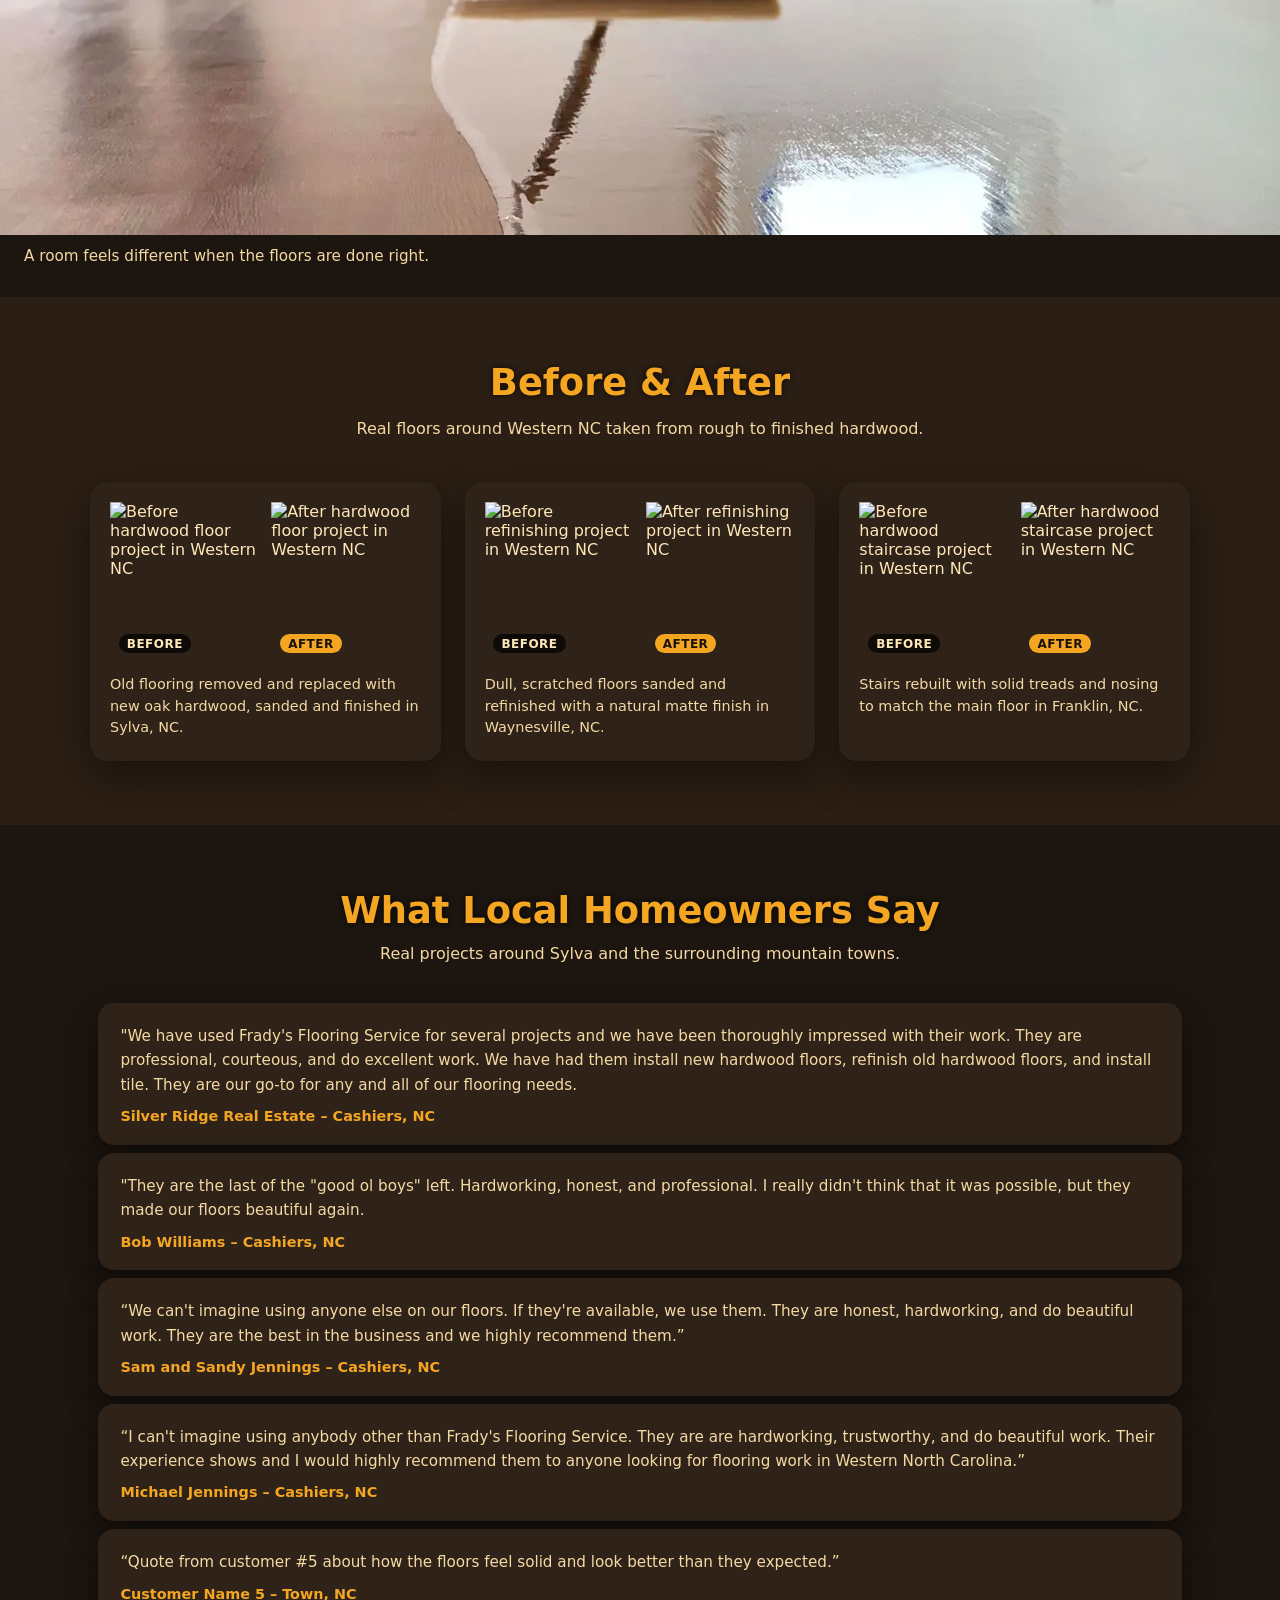
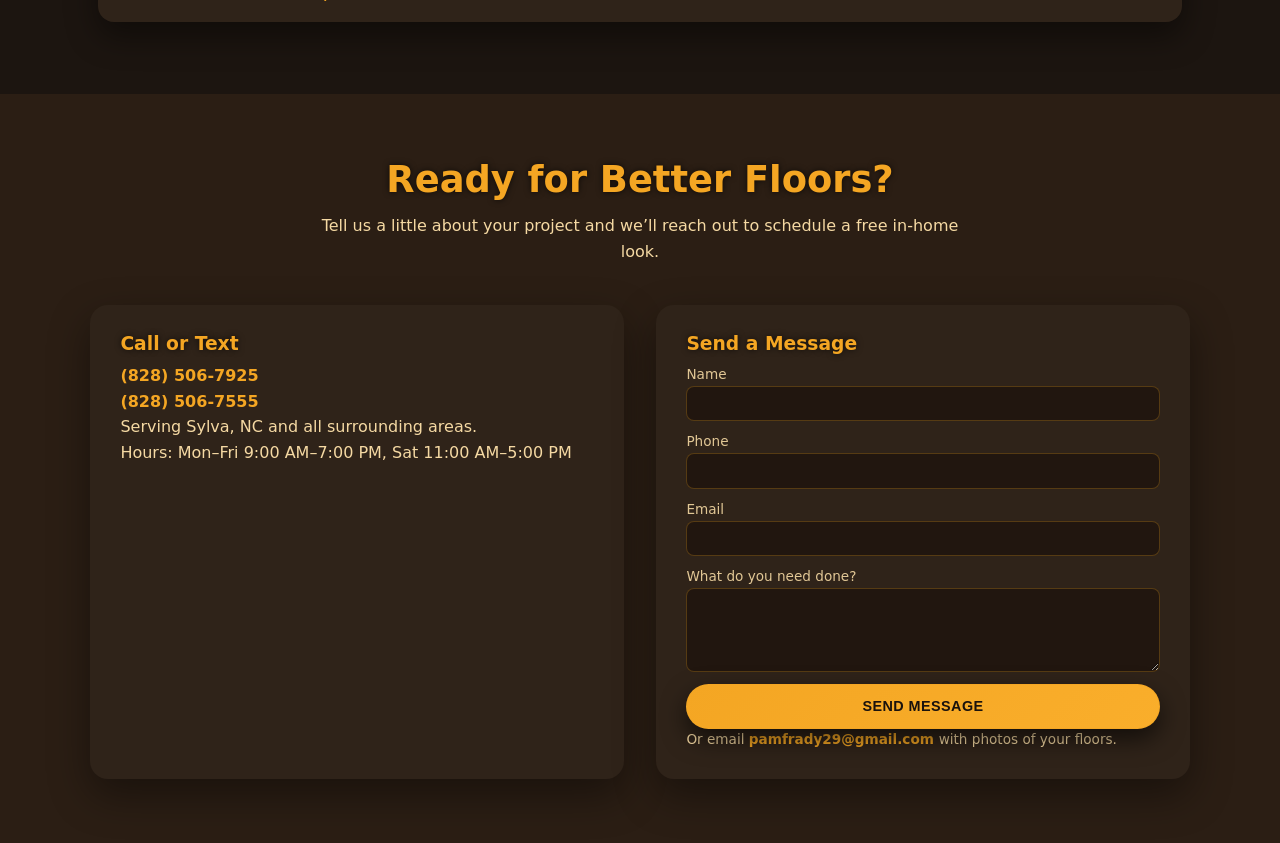
==== commit 6d514ee2: "Correct email link in index.html" ====
--- a/index.html
+++ b/index.html
@@ -98,7 +98,7 @@
           <p class="hero__phone">
             Prefer email?
             <span>
-              <a href="mailto:pamfrady29@gmai.com">fradysflooring.com</a>
+              <a href="mailto:fradysflooring.com">pamfrady29@gmail.com</a>
             </span>
           </p>
 
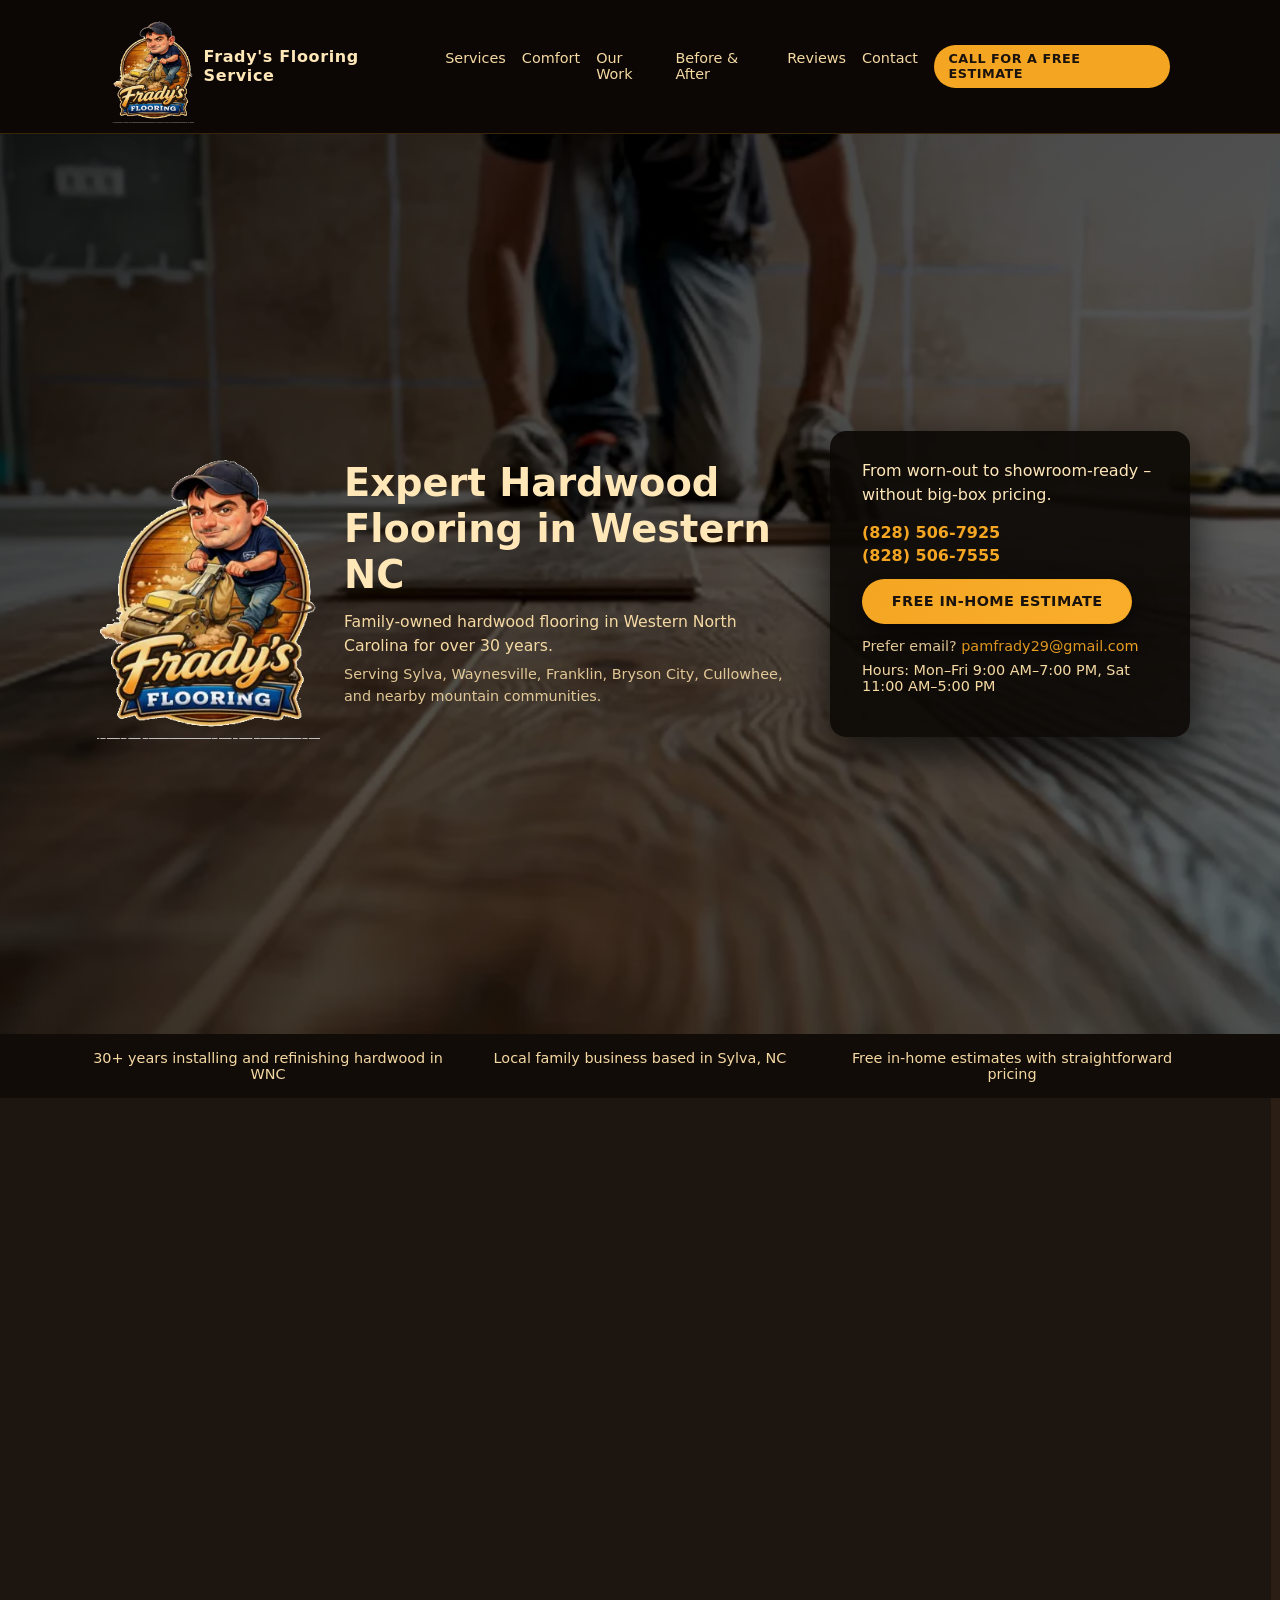
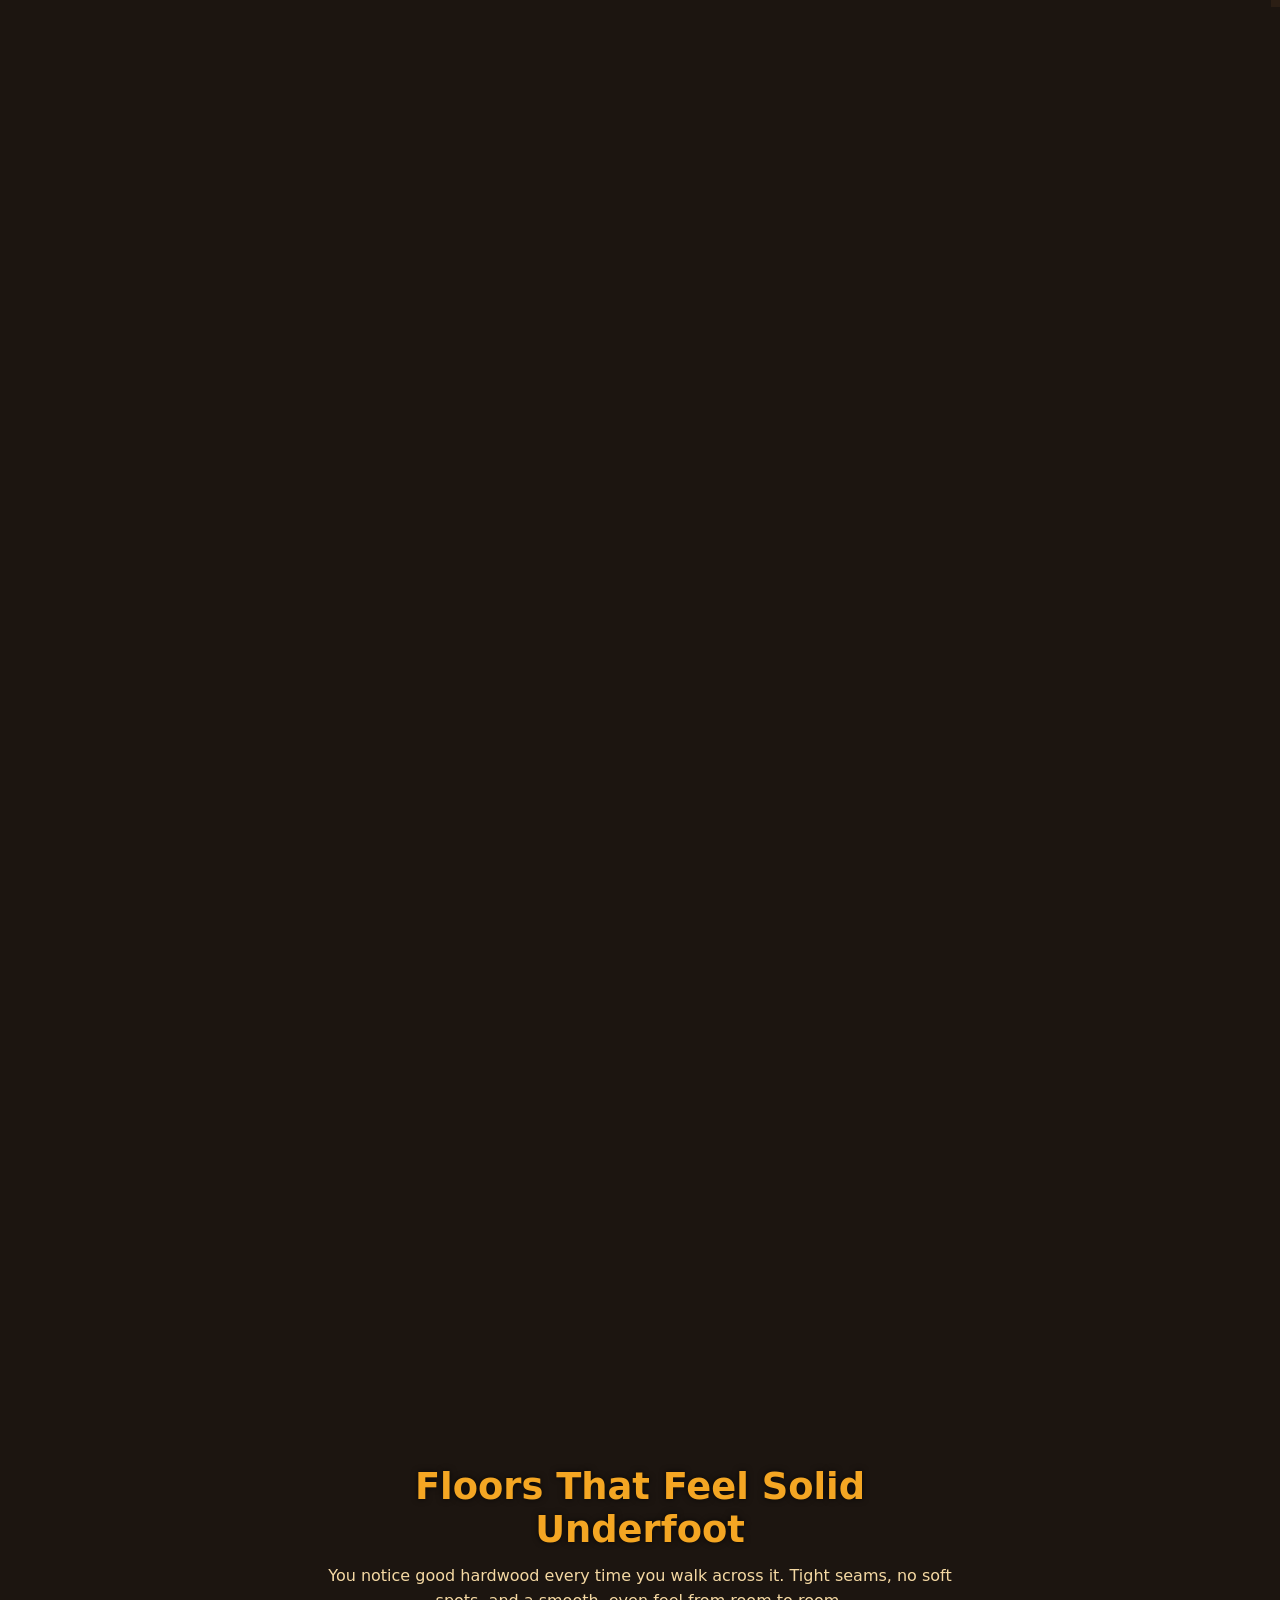
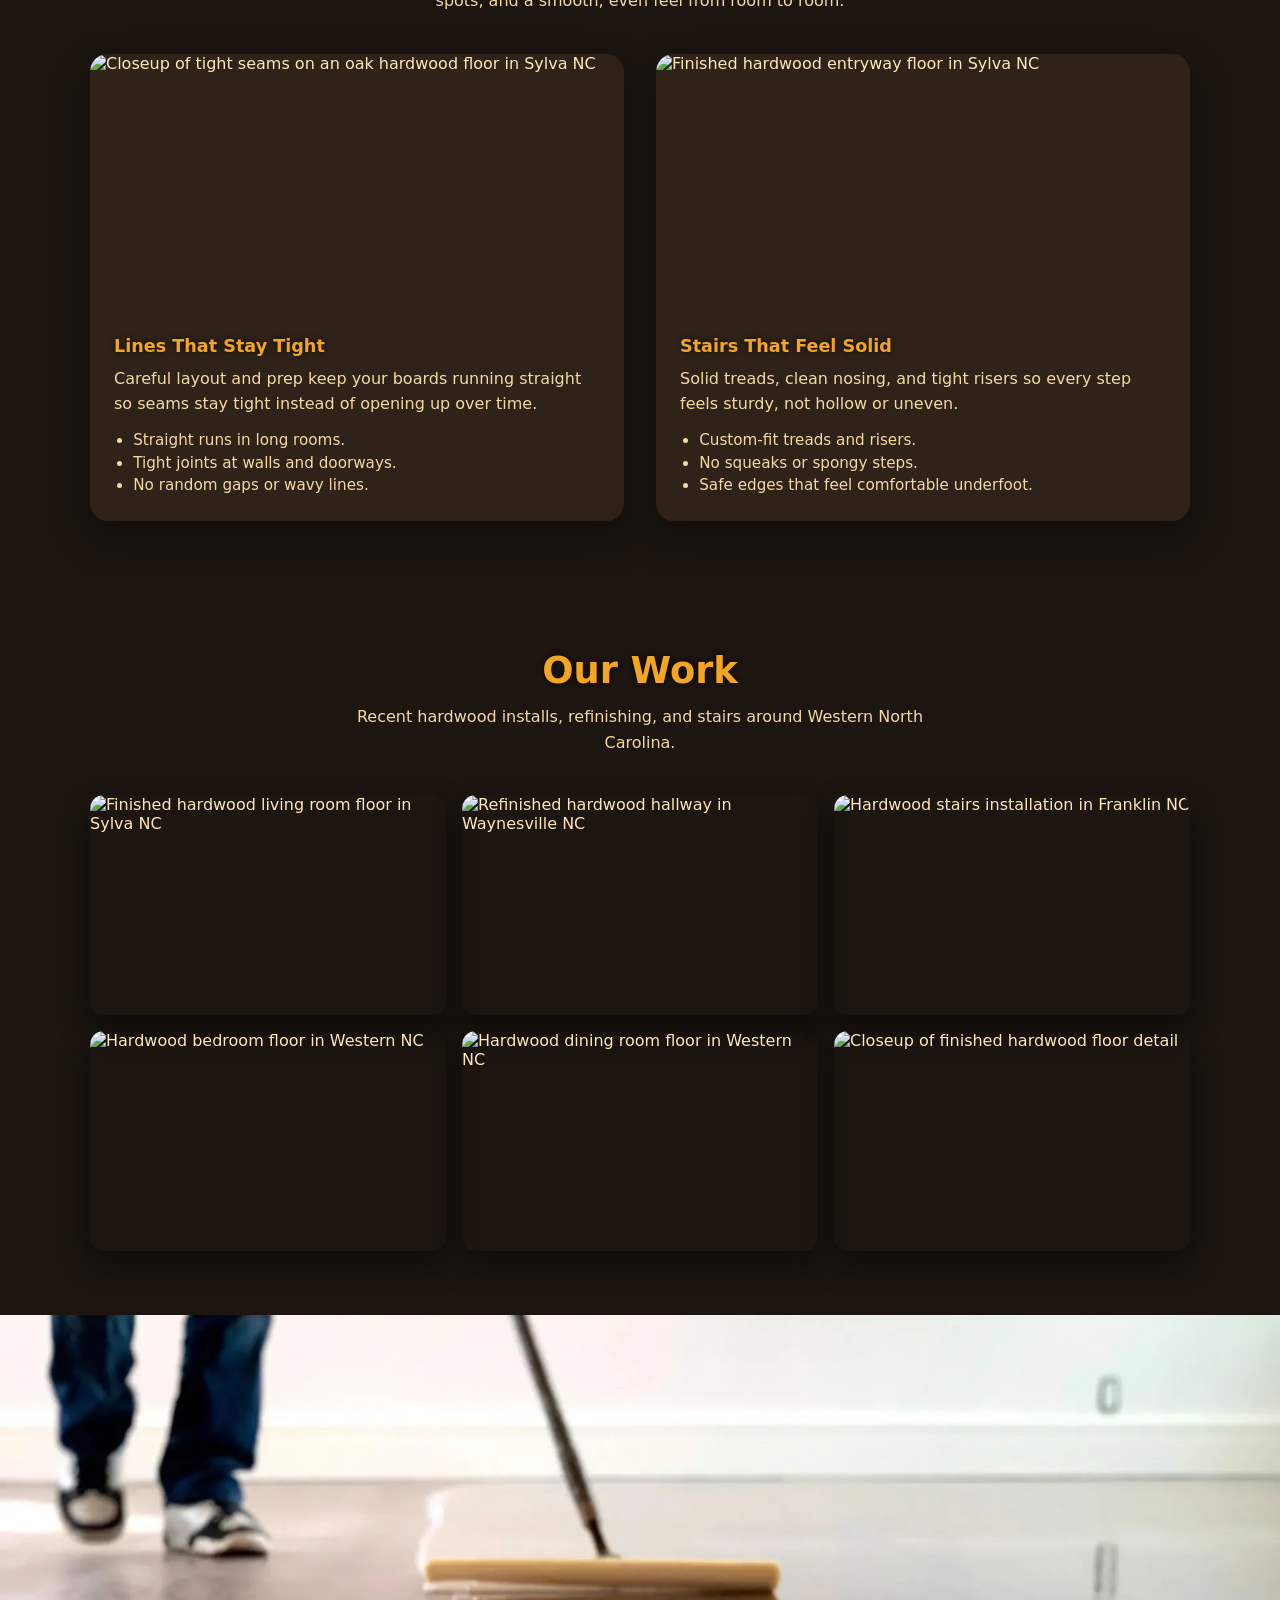
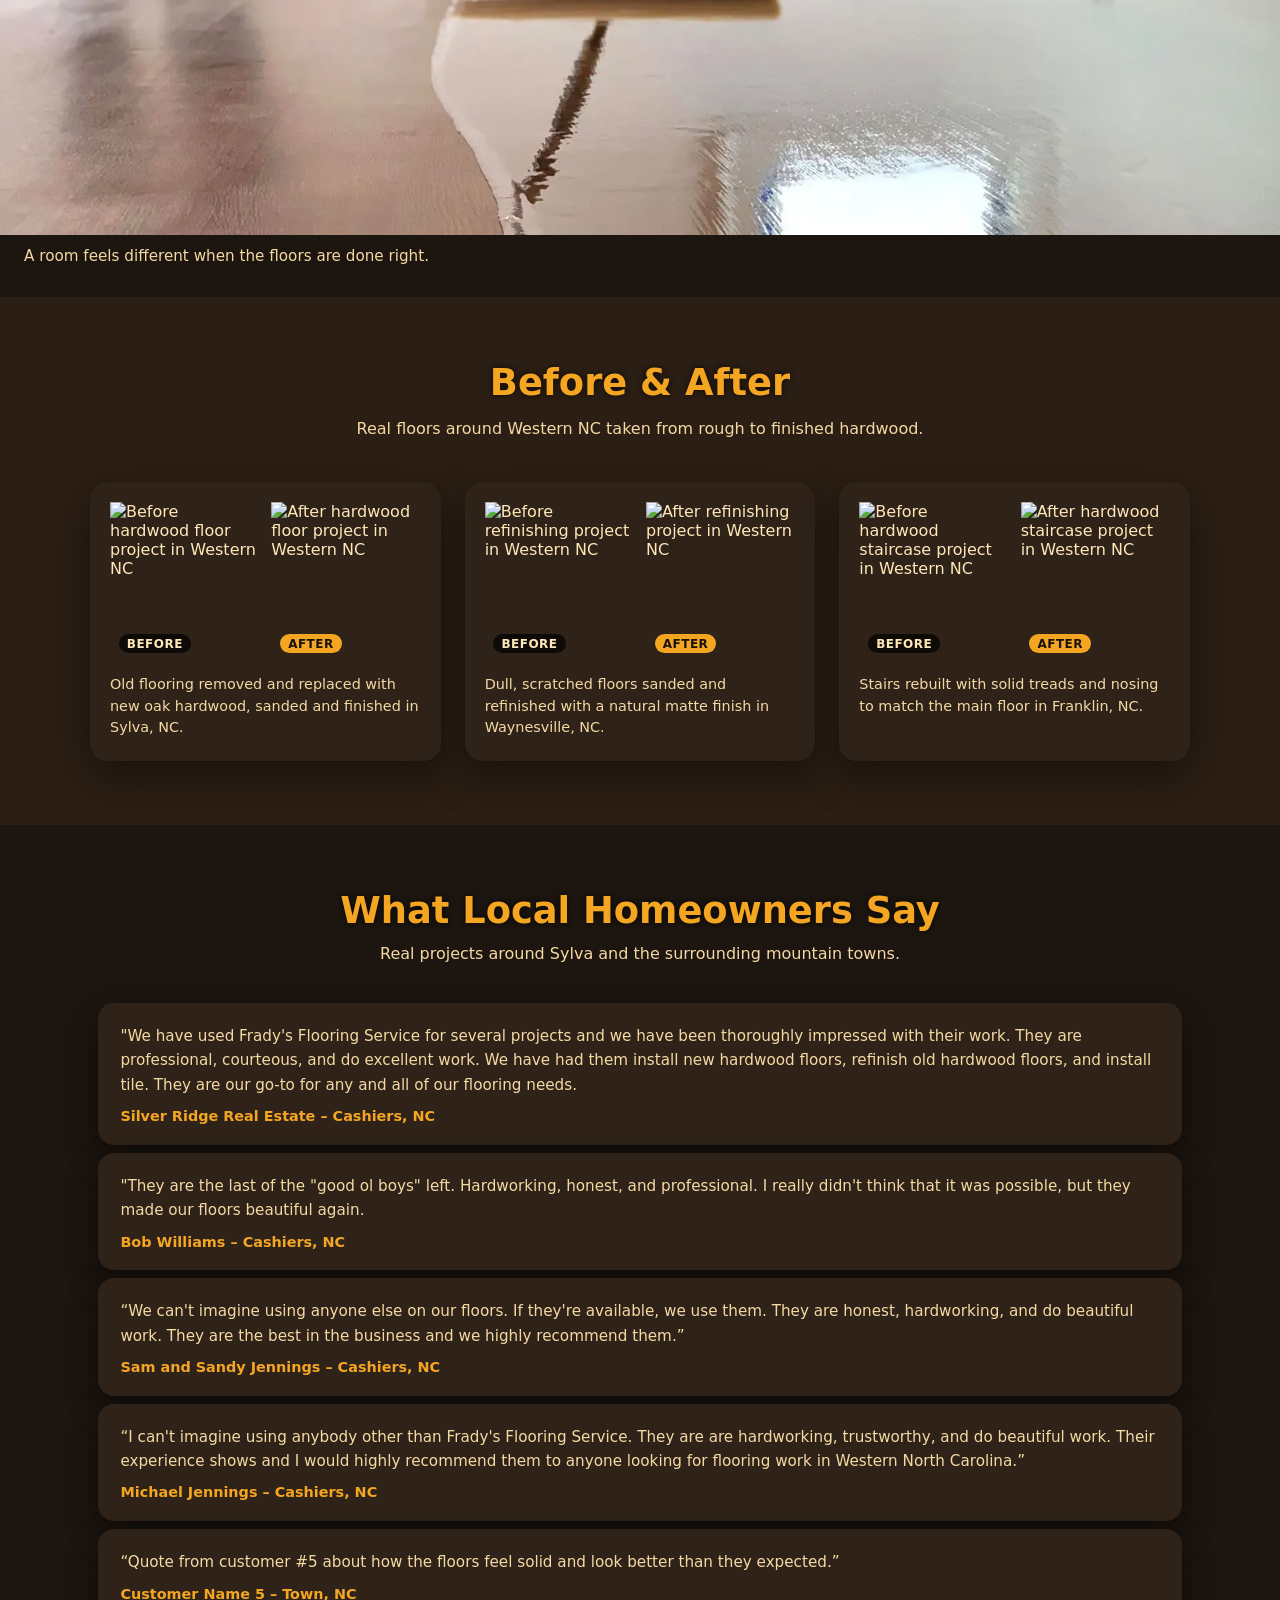
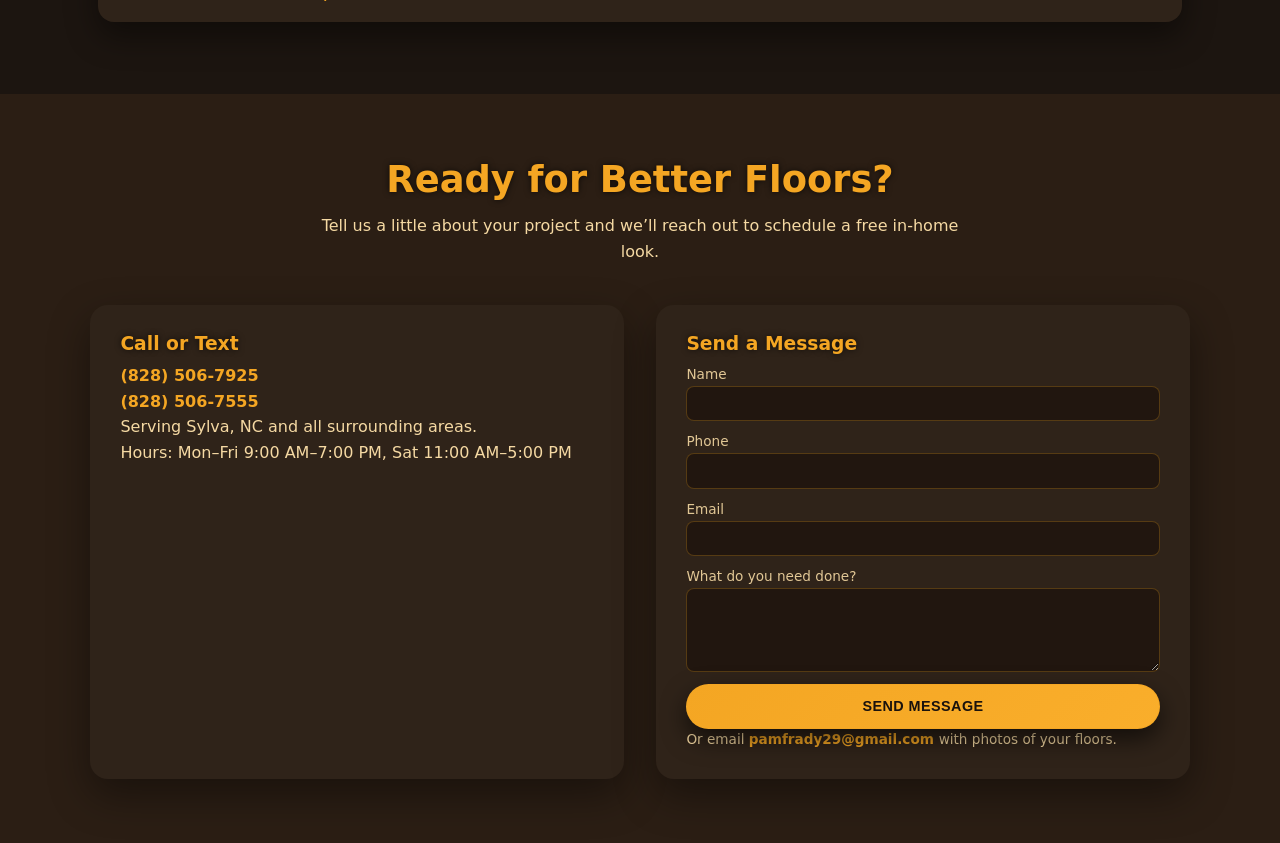
==== commit bfdb6839: "Update site header name to 'Frady's Flooring Service'" ====
--- a/index.html
+++ b/index.html
@@ -38,7 +38,7 @@
             alt="Frady's Flooring logo"
             class="site-header__logo"
           />
-          <span class="site-header__name">Frady's Flooring</span>
+          <span class="site-header__name">Frady's Flooring Service</span>
         </div>
         <nav class="site-header__nav">
           <a href="#services">Services</a>
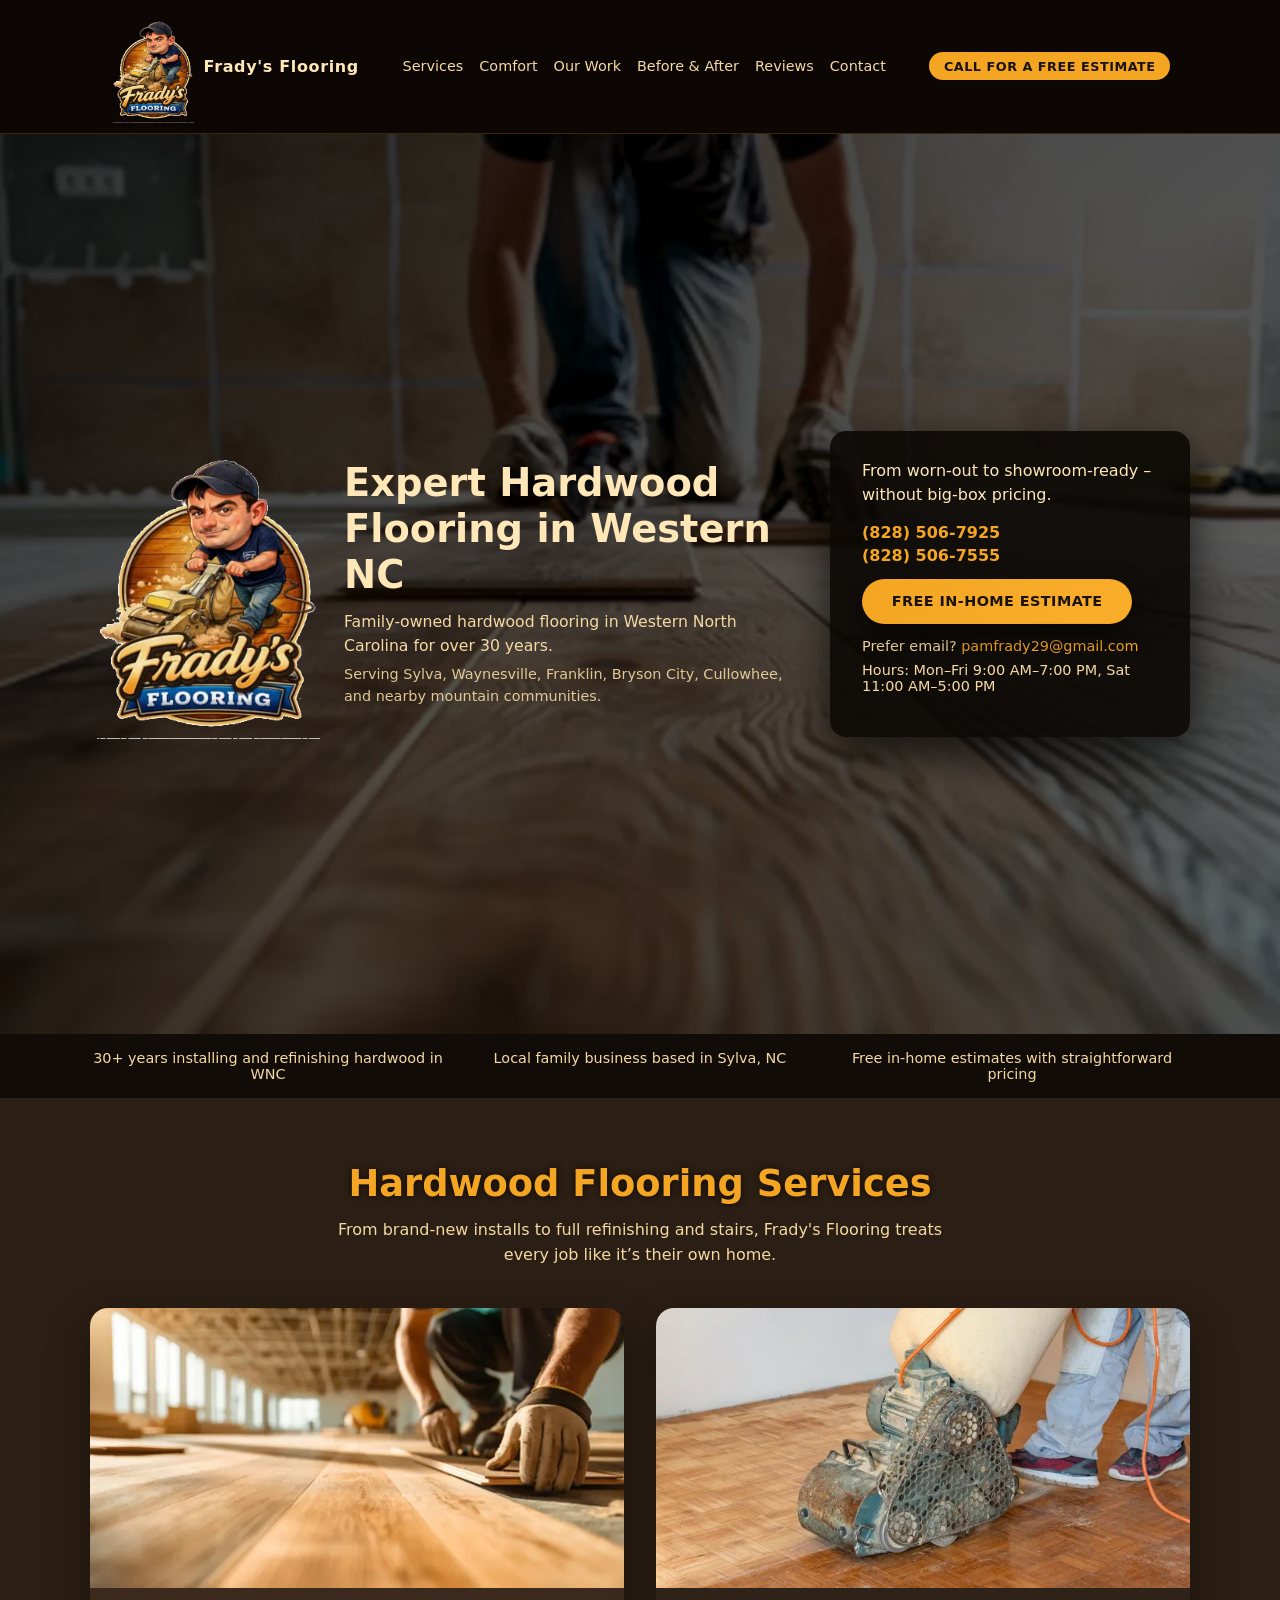
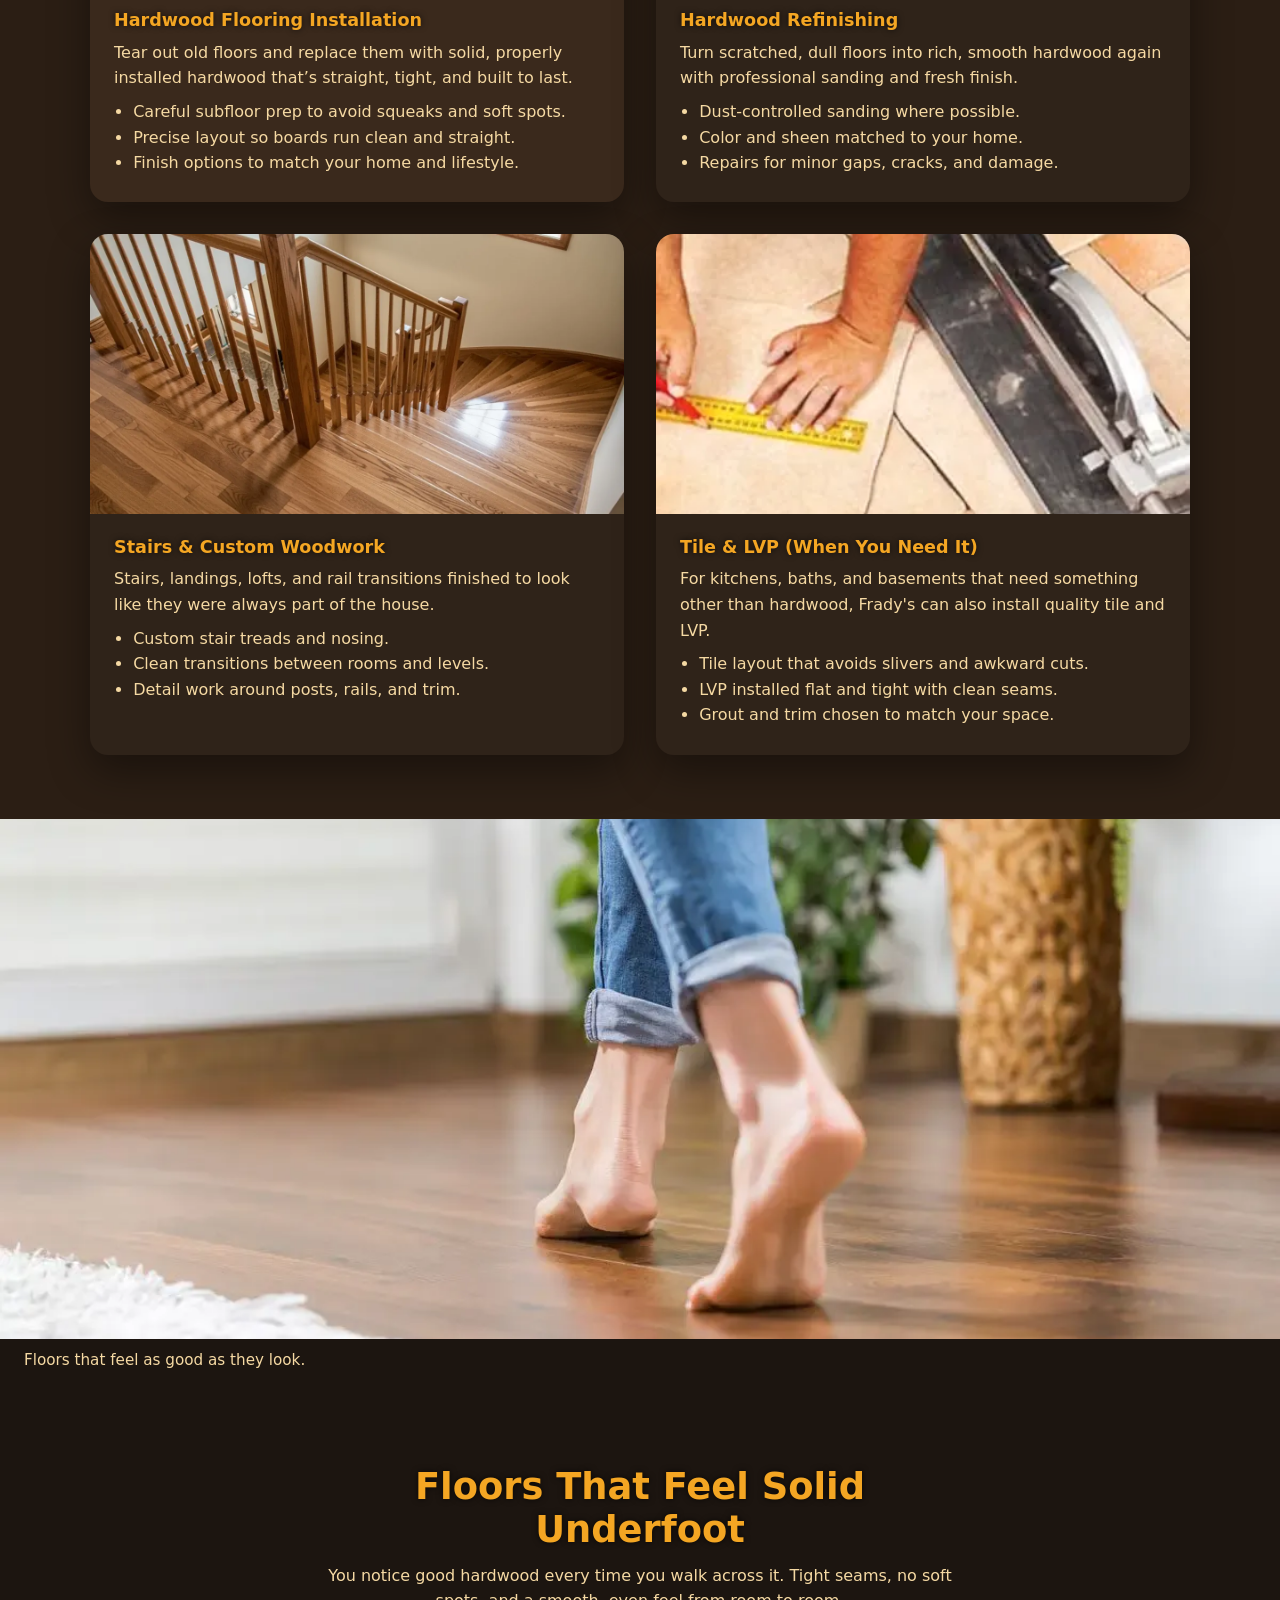
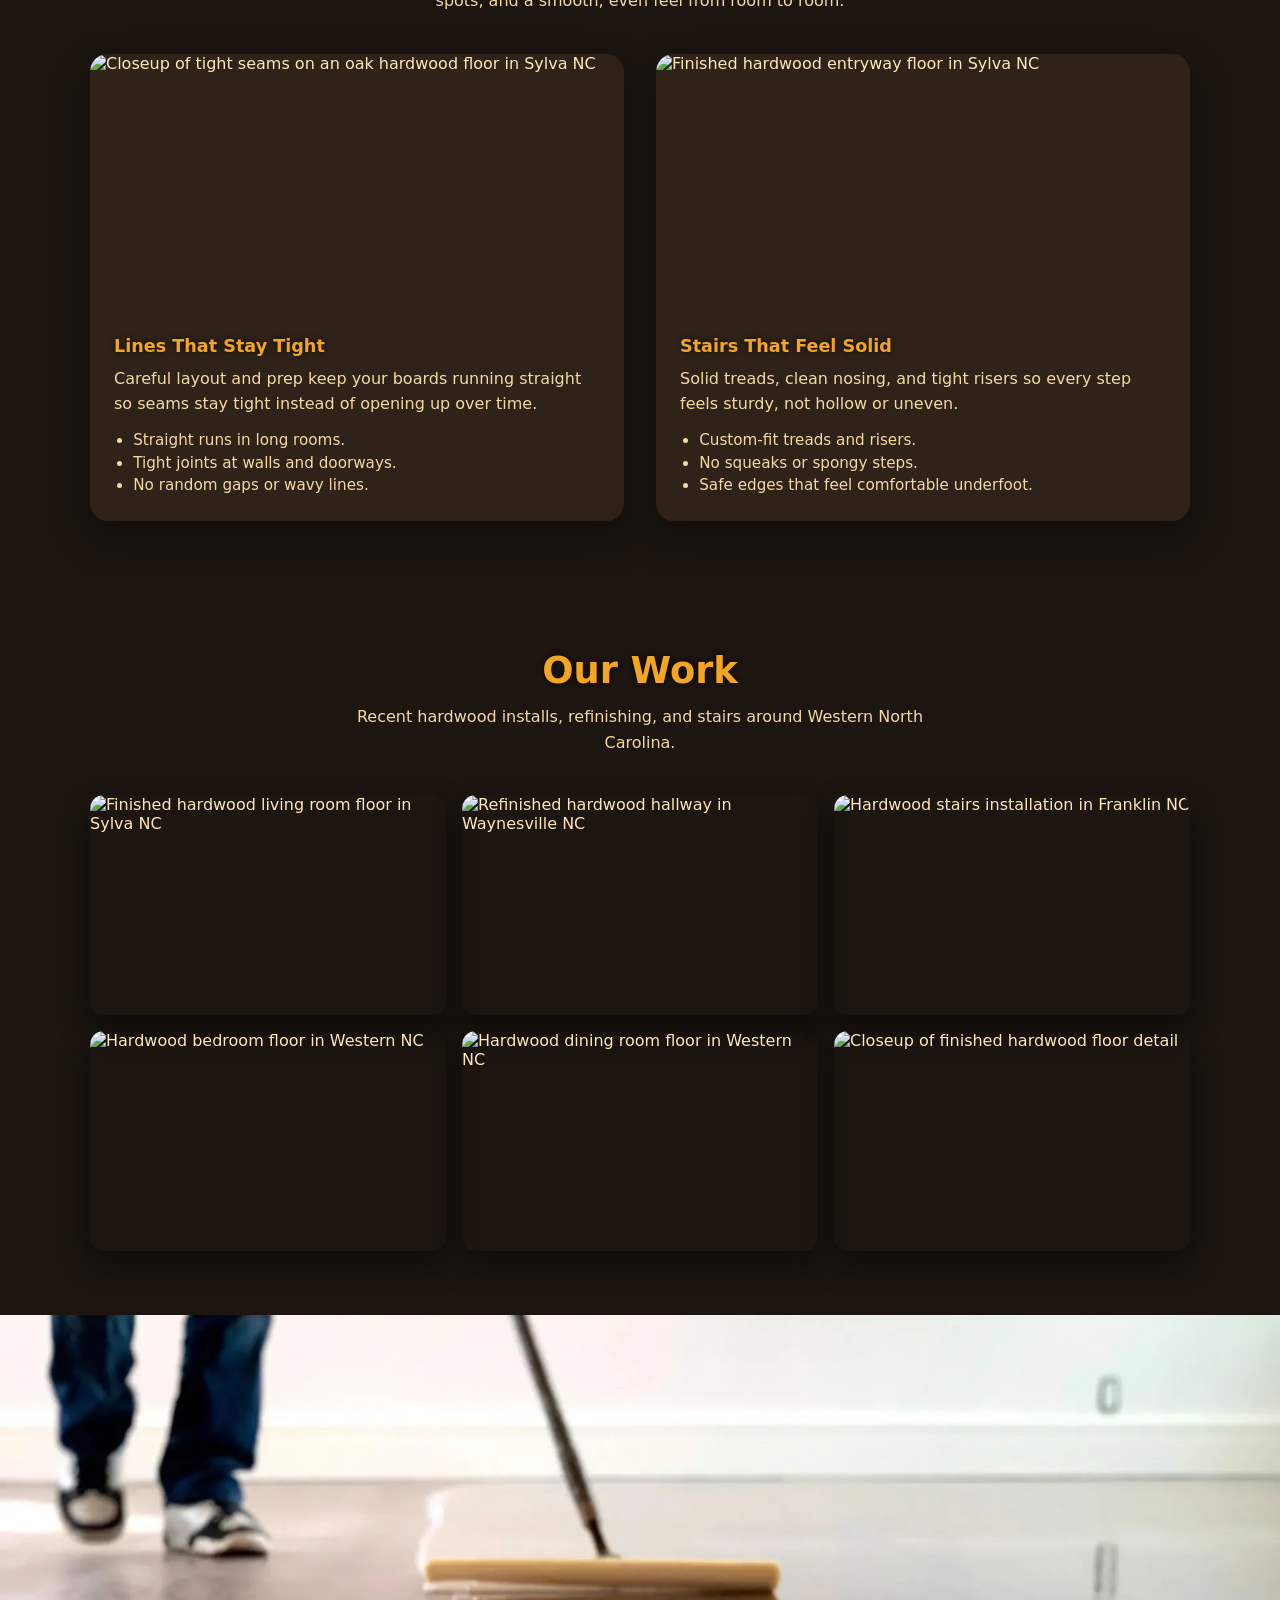
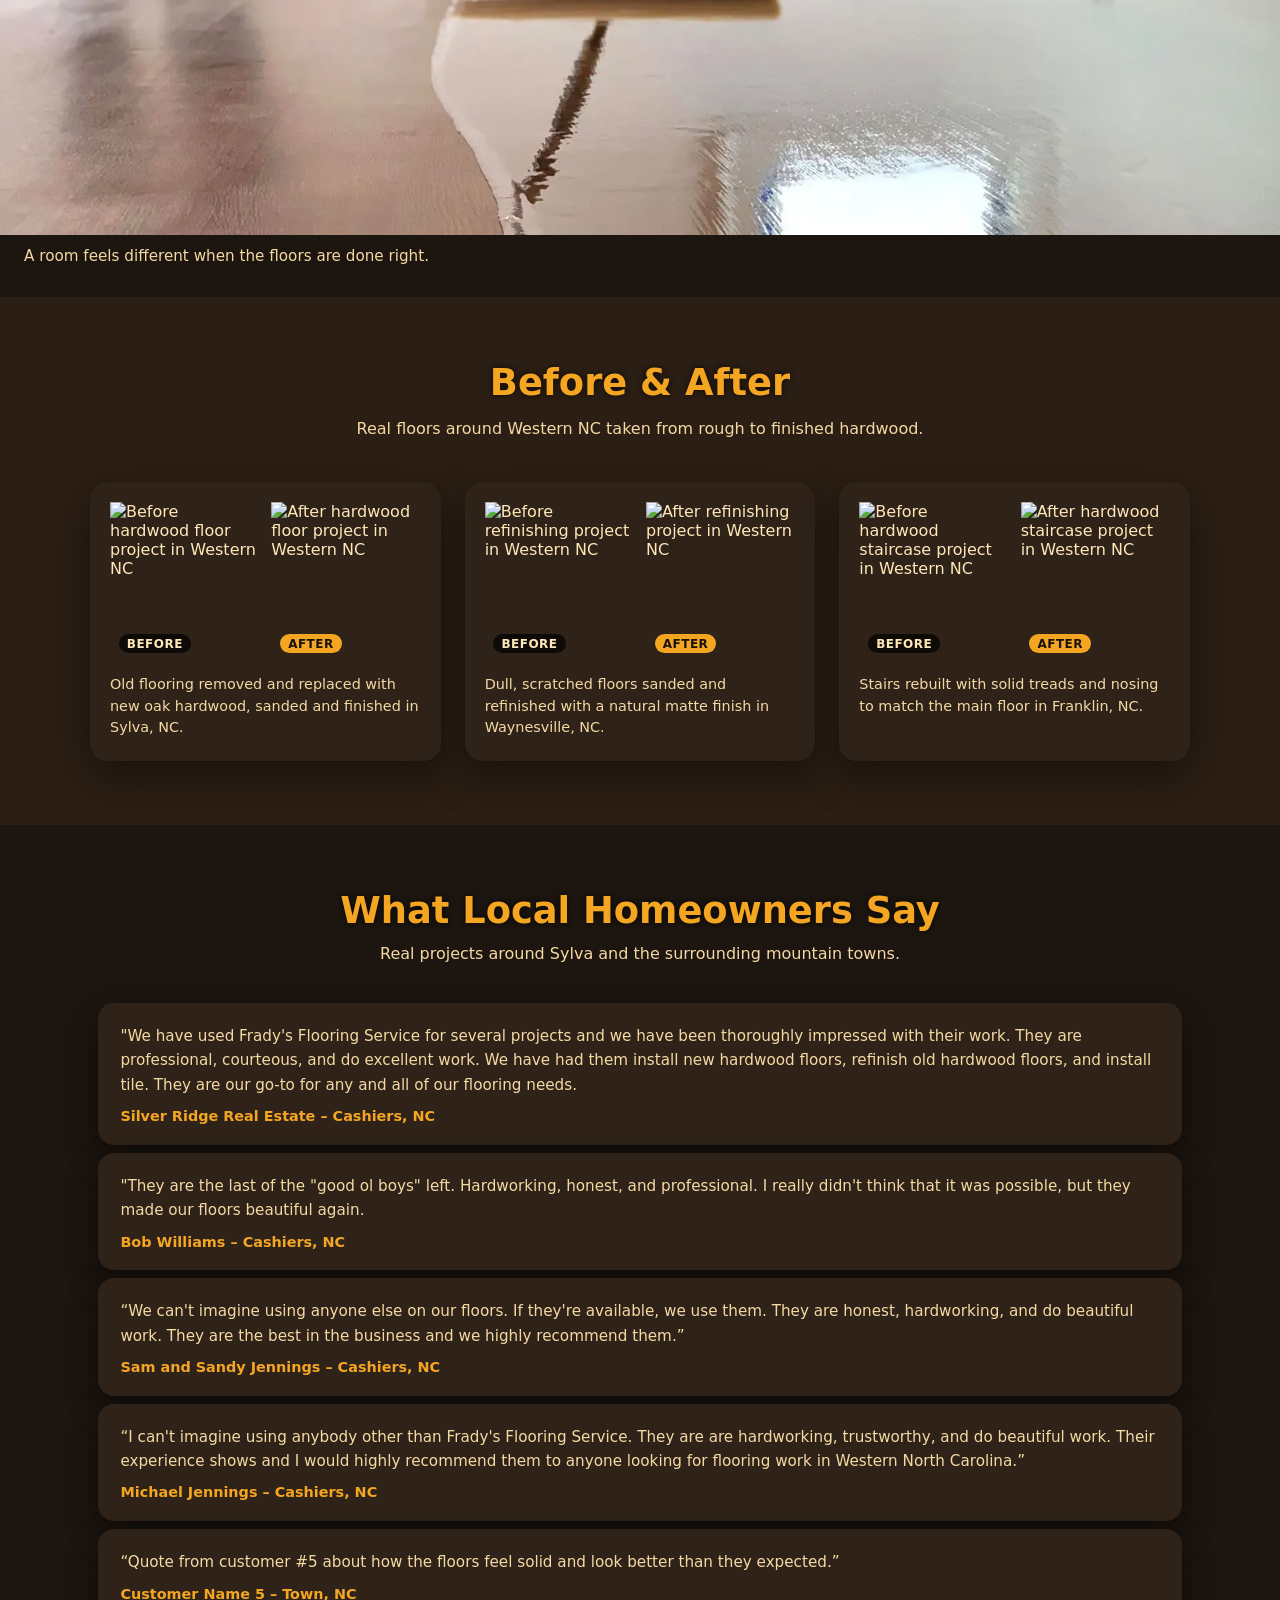
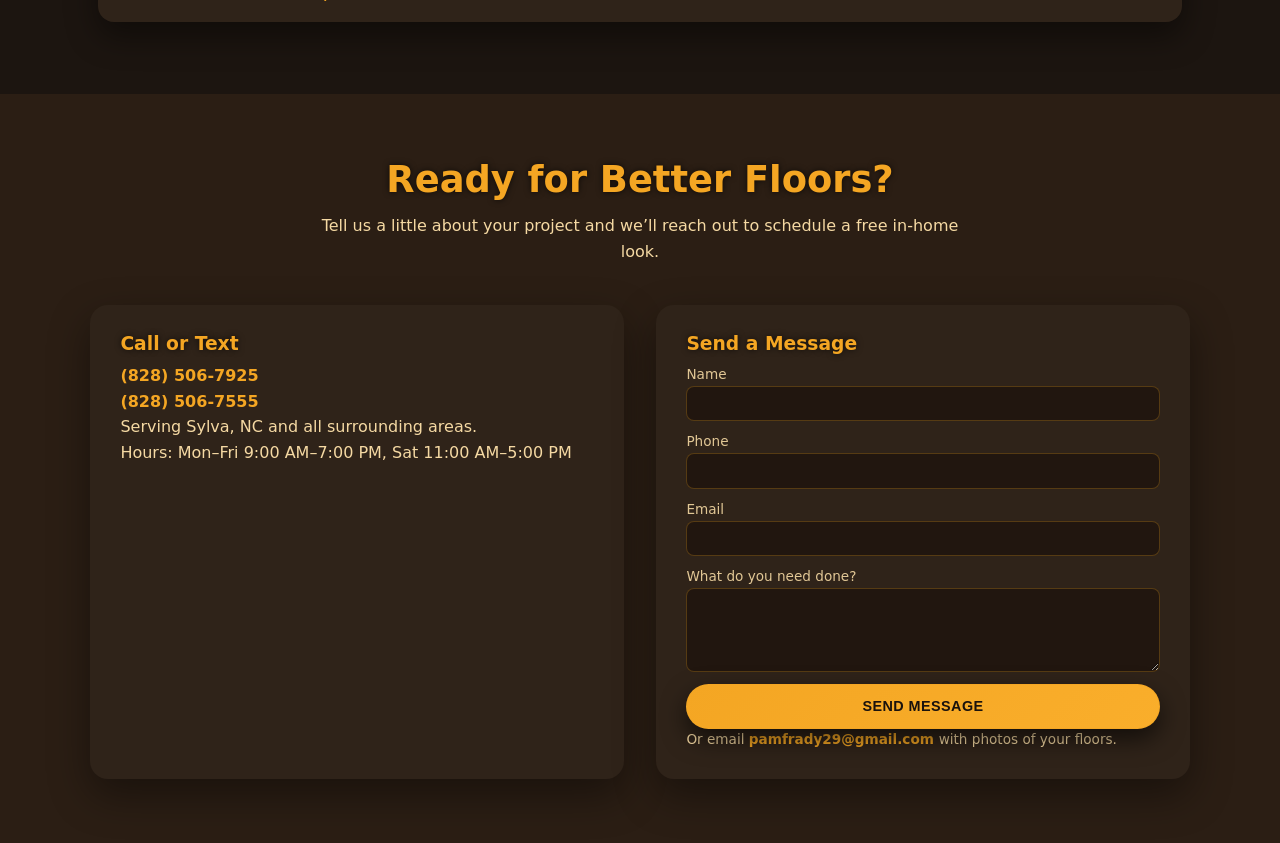
==== commit 862bded9: "Update site header name from 'Frady's Flooring Service' to 'Frady's Flooring'" ====
--- a/index.html
+++ b/index.html
@@ -38,7 +38,7 @@
             alt="Frady's Flooring logo"
             class="site-header__logo"
           />
-          <span class="site-header__name">Frady's Flooring Service</span>
+          <span class="site-header__name">Frady's Flooring</span>
         </div>
         <nav class="site-header__nav">
           <a href="#services">Services</a>
